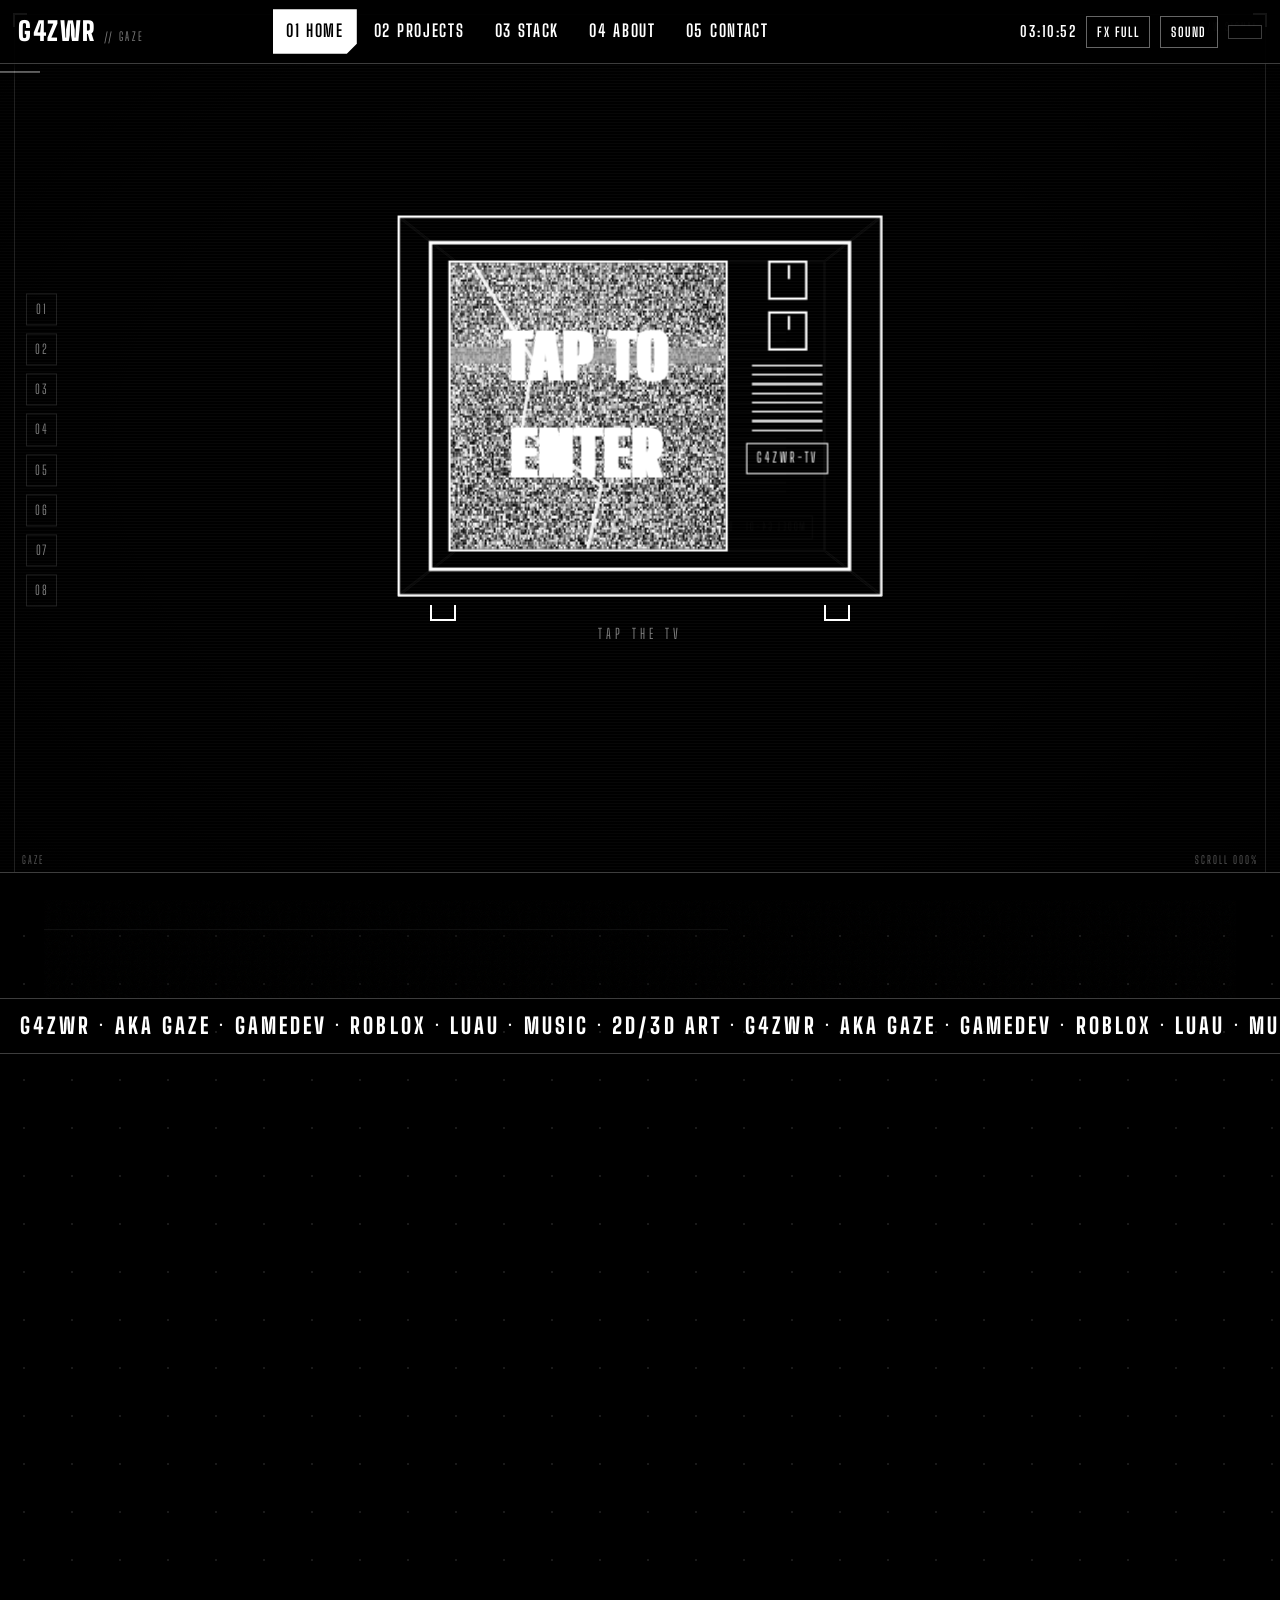
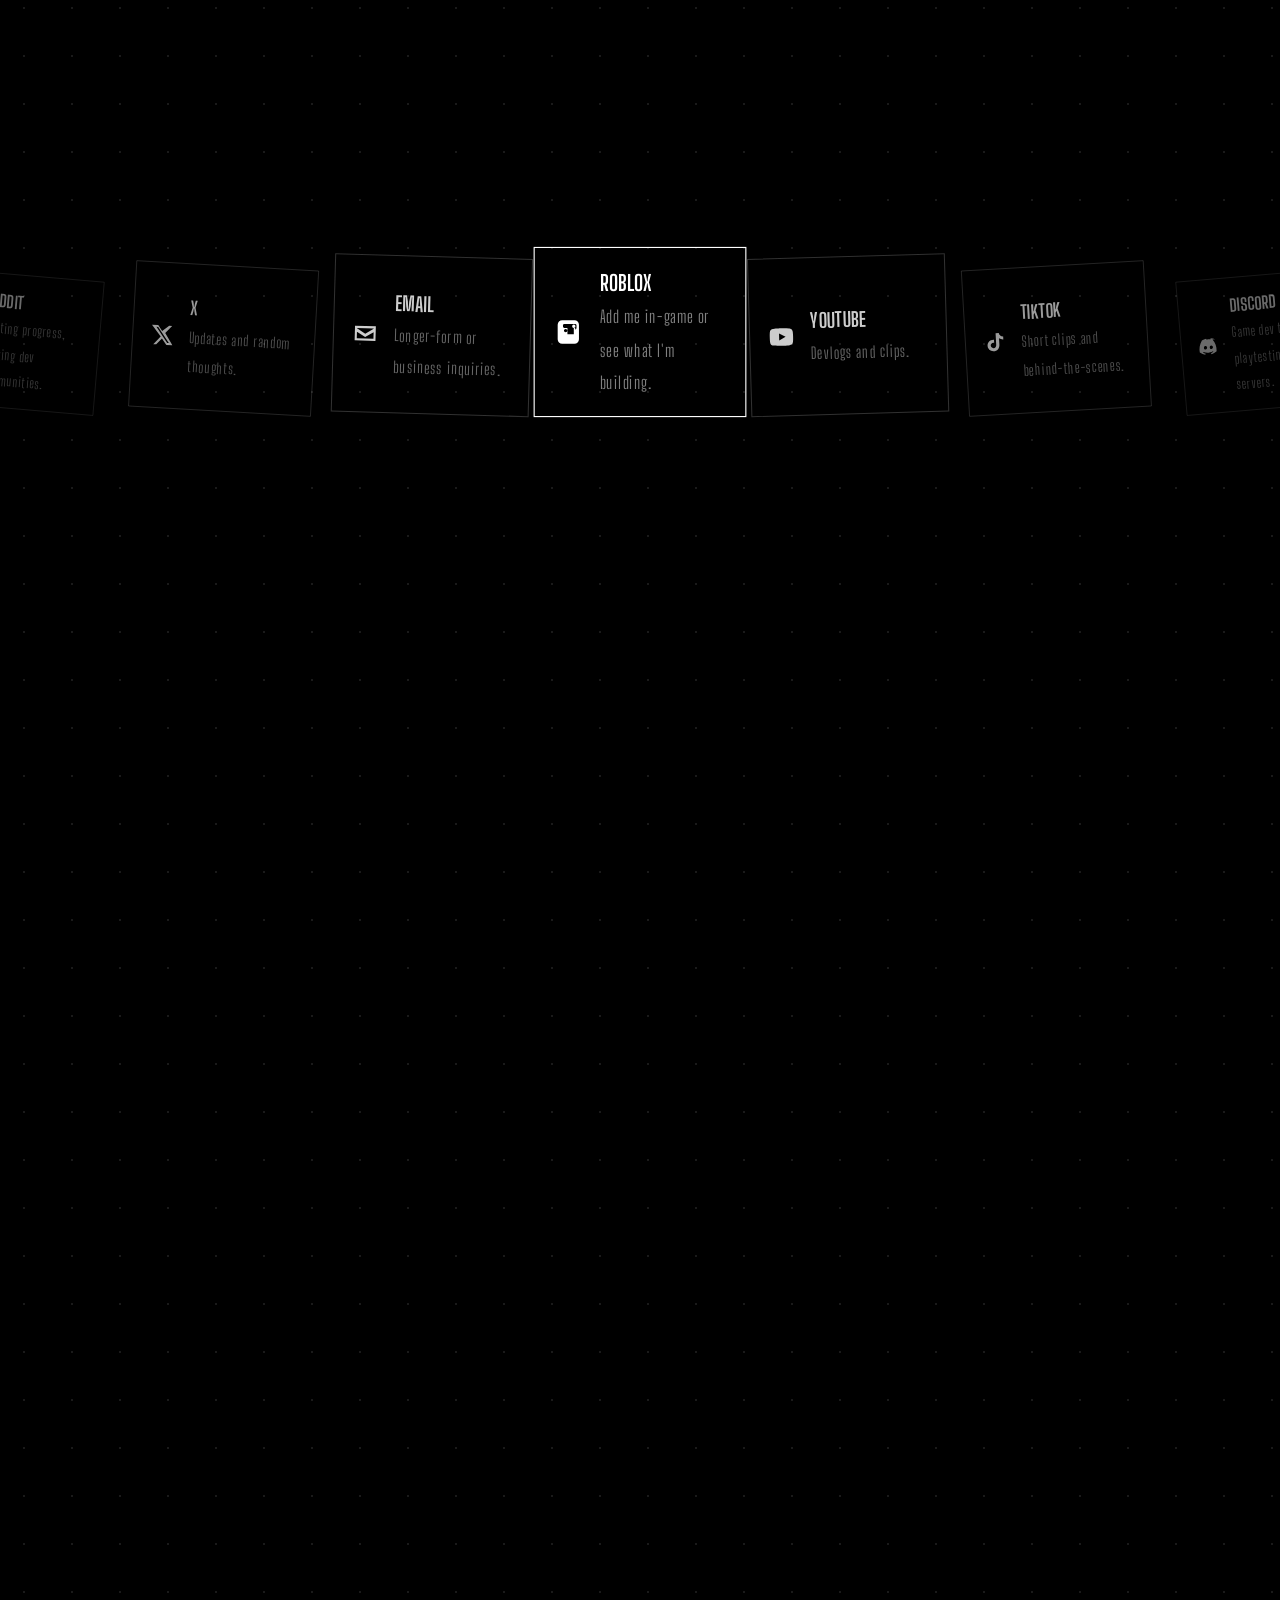
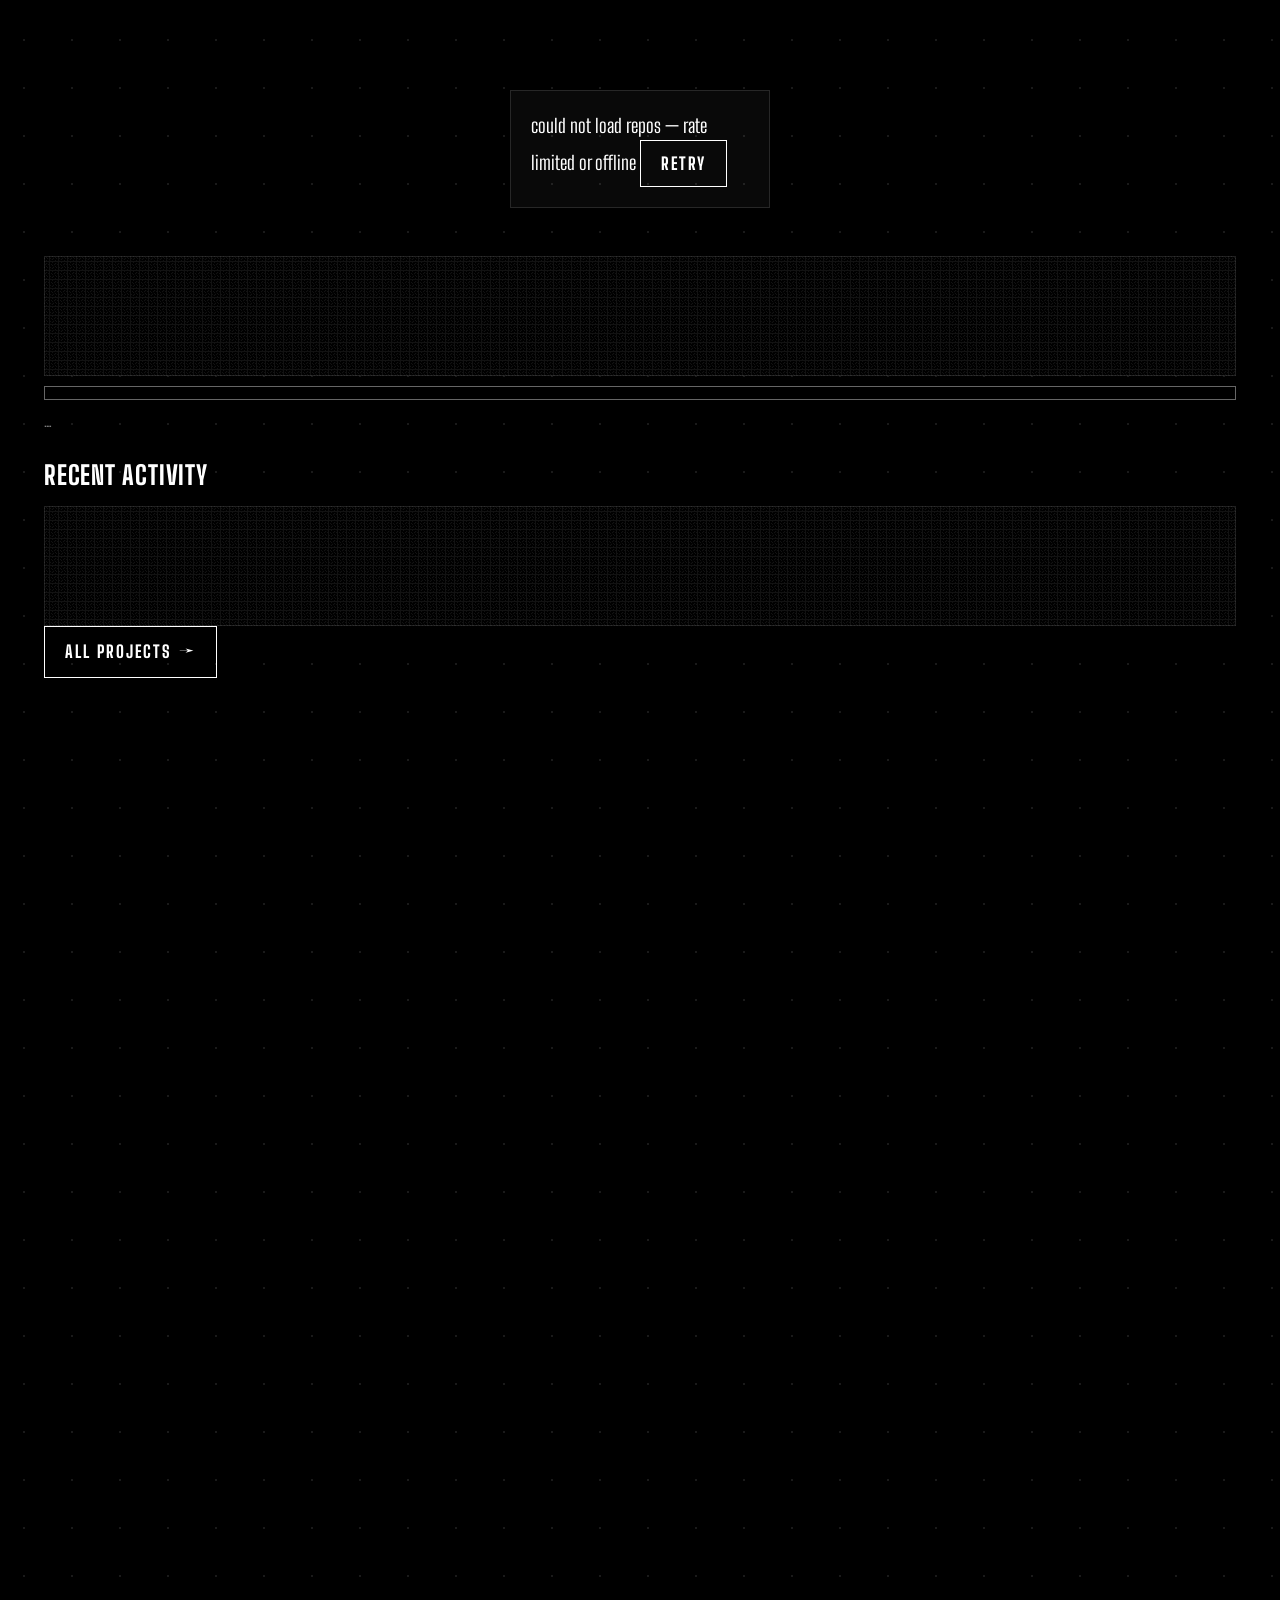
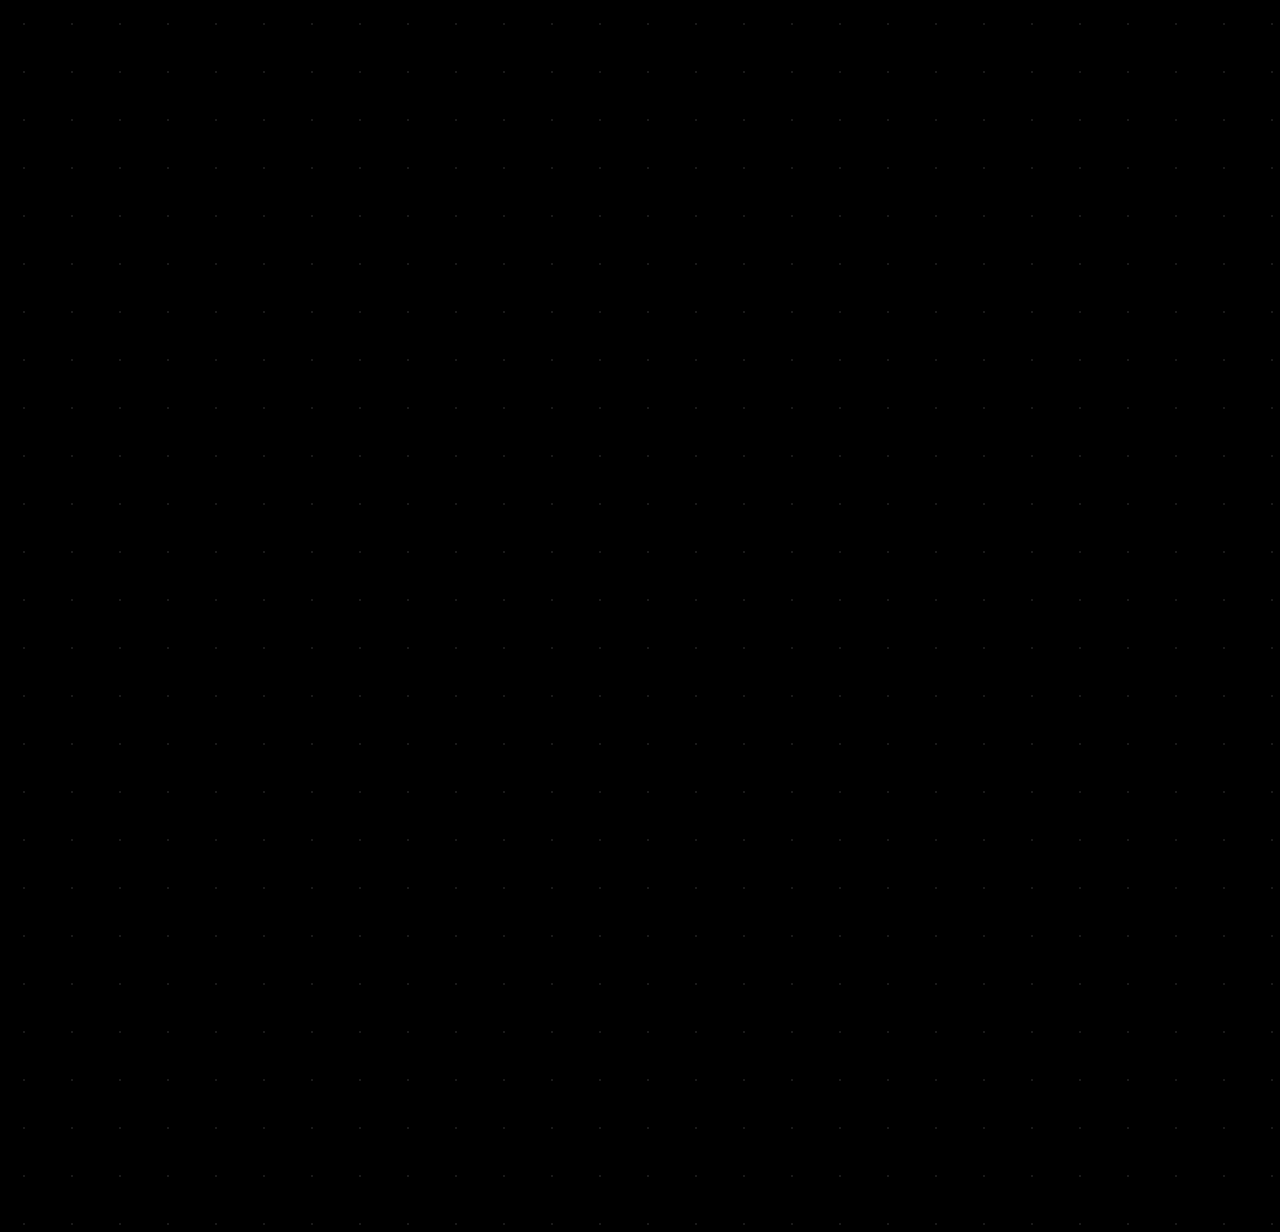
==== index.html @ 2f765b9e "Rebuild the site as a multi-page experience Bring in the newer local copy of the site: about/contact" ====
<!DOCTYPE html>
<html lang="en" data-fx="full">
<head>
<meta charset="utf-8">
<meta name="viewport" content="width=device-width,initial-scale=1">
<title>g4zwr · aka gaze — Gamedev (Roblox & Luau)</title>
<meta name="description" content="g4zwr aka gaze — Gamedev. Roblox systems in Luau, music, 2D/3D art. Projects, stack, about, contact.">
<link rel="canonical" href="/index.html">
<meta name="theme-color" content="#000">
<meta property="og:type" content="website">
<meta property="og:title" content="g4zwr · aka gaze — Gamedev">
<meta property="og:description" content="Roblox systems in Luau, music, 2D/3D art.">
<meta property="og:image" content="/assets/img/og-image.png">
<meta property="og:url" content="/index.html">
<meta name="twitter:card" content="summary_large_image">
<meta name="twitter:title" content="g4zwr · aka gaze — Gamedev">
<meta name="twitter:description" content="Roblox systems in Luau, music, 2D/3D art.">
<meta name="twitter:image" content="/assets/img/og-image.png">
<script type="application/ld+json">{"@context":"https://schema.org","@type":"Person","name":"g4zwr","alternateName":"gaze","jobTitle":"Gamedev","url":"/","sameAs":["https://www.roblox.com/users/10841765037","https://www.youtube.com/@g4zwr","https://www.tiktok.com/@g4zwr","https://discord.com/users/1296500534739734530","https://www.reddit.com/user/g4zwr","https://x.com/g4zwr_","mailto:g4zwr@duck.com"]}</script>
<script>try{if(sessionStorage.getItem("g4_trans"))document.documentElement.classList.add("g4-in");}catch(e){}</script>
<noscript><style>html.g4-in body::before{display:none!important}</style></noscript>
<link rel="icon" type="image/svg+xml" href="/assets/img/favicon.svg">
<link rel="preconnect" href="https://fonts.googleapis.com">
<link rel="preconnect" href="https://fonts.gstatic.com" crossorigin>
<link rel="preload" as="style" href="https://fonts.googleapis.com/css2?family=Big+Shoulders+Display:wght@700;800;900&family=Big+Shoulders+Text:wght@400;500;600&family=Space+Mono:wght@400;700&display=swap">
<link rel="stylesheet" href="https://fonts.googleapis.com/css2?family=Big+Shoulders+Display:wght@700;800;900&family=Big+Shoulders+Text:wght@400;500;600&family=Space+Mono:wght@400;700&display=swap">
<link rel="stylesheet" href="/assets/css/site.css">
</head>
<body data-page="home">
<a class="skip" href="#main">SKIP TO CONTENT</a>
<div id="ariaLive" class="sr" aria-live="polite"></div>
<div id="progress"></div>
<div id="crt" aria-hidden="true"></div>
<canvas id="sky" aria-hidden="true"></canvas>
<div id="frame" aria-hidden="true"><i></i><i></i><i></i><i></i></div>
<span class="fcoord" id="fTL">G4ZWR // HOME</span><span class="fcoord" id="fTR">B/W SIGNAL</span>
<span class="fcoord" id="fBL">GAZE</span><span class="fcoord" id="fBR">SCROLL 000%</span>

<header id="hud">
  <a class="logo" href="/" aria-label="g4zwr home"><b class="glitch" data-text="G4ZWR">G4ZWR</b><small>// GAZE</small></a>
  <nav id="mainnav" aria-label="Primary">
    <a href="/" aria-current="page">01 HOME</a><a href="/projects/">02 PROJECTS</a><a href="/stack/">03 STACK</a><a href="/about/">04 ABOUT</a><a href="/contact/">05 CONTACT</a>
  </nav>
  <div class="hstat">
    <span class="clock num" id="clock">00:00:00</span>
    <button class="hbtn" id="fxBtn" aria-label="Cycle FX mode">FX FULL</button>
    <button class="hbtn" id="sndBtn" aria-label="Play or pause sound">SOUND</button>
    <canvas id="vuMini" width="34" height="14" aria-hidden="true"></canvas>
    <button class="hbtn" id="hamb" aria-label="Open menu" aria-expanded="false">☰</button>
  </div>
</header>
<canvas id="specEdge" aria-hidden="true"></canvas>
<div id="mmenu" role="dialog" aria-label="Menu">
  <a class="big" href="/">01 HOME <small>boot gate + hub</small> →</a>
  <a class="big" href="/projects/">02 PROJECTS <small>all repos</small> →</a>
  <a class="big" href="/stack/">03 STACK <small>tools dossier</small> →</a>
  <a class="big" href="/about/">04 ABOUT <small>bio + log</small> →</a>
  <a class="big" href="/contact/">05 CONTACT <small>channels</small> →</a>
  <p class="meta" id="mLatest">LATEST: …</p>
  <p class="meta num" id="mTime">00:00:00</p>
</div>

<div id="pagewrap">
<main id="main">
<!-- GATE: first visit per session only (tv-gate.js). Real 3D: 6 CSS-3D faces. -->
<div id="gate" role="button" tabindex="0" aria-label="Tap to enter the g4zwr site">
  <div class="tvscene"><div class="tv" id="tvBox">
    <div class="face f-front"><div class="bezel">
      <div class="screen"><canvas id="tvstatic" width="160" height="120"></canvas>
        <div class="tear"></div><div class="vhold"></div><div class="scan"></div><div class="glass"></div>
        <svg style="position:absolute;inset:0;width:100%;height:100%" viewBox="0 0 100 100" preserveAspectRatio="none" aria-hidden="true"><polyline points="8,0 30,34 26,58 55,78 50,100" fill="none" stroke="#fff" stroke-width="1.2" opacity="0.9"/></svg>
        <div class="tvtxt glitch" data-text="TAP TO ENTER">TAP TO ENTER</div>
      </div>
      <div class="side"><div class="knob"></div><div class="knob"></div><div class="slits"></div><div class="plate">G4ZWR-TV</div></div>
    </div></div>
    <div class="face f-back"><div class="vent"></div><div class="plate" style="position:absolute;bottom:12px;left:12px">MODEL G4-01 · B/W</div></div>
    <div class="face f-right"></div><div class="face f-left"></div>
    <div class="face f-top"><div class="ant"></div><div class="ant ant2"></div></div>
    <div class="face f-bottom"></div>
  </div></div>
  <div class="feet" aria-hidden="true" style="position:relative;width:min(70vw,420px)"><i></i><i></i></div>
  <p id="gateCap">TAP THE TV</p>
  <div class="speedlines" aria-hidden="true"></div>
</div>

<div class="wrap">
<div class="hero grainy" id="hero">
  <canvas id="heroViz" aria-hidden="true"></canvas>
  <div class="heroL">
    <p class="lbl">01 · BOOT // HOME</p>
    <h1 id="heroTitle" class="glitch" data-text="G4ZWR">G4ZWR</h1>
    <div class="ghost tall" aria-hidden="true" style="font-size:clamp(90px,15vw,240px);font-weight:900">G4ZWR</div>
    <p class="aka tall">AKA GAZE</p>
    <p class="typeq"><span id="typeq"></span><span class="caret" aria-hidden="true"></span></p>
    <p class="tall" style="letter-spacing:.3em">GAMEDEV</p>
    <p><a class="btn solid" href="/projects/">VIEW PROJECTS →</a> <a class="btn" href="/contact/">CONTACT →</a> <button class="btn" id="heroSnd">▶/❚❚ SOUND</button></p>
  </div>
  <div class="heroR"><div class="idcard">
    <table>
      <tr><td>HANDLE</td><td class="tall">g4zwr</td></tr>
      <tr><td>ALIAS</td><td class="tall">gaze</td></tr>
      <tr><td>ROLE</td><td class="tall">Gamedev</td></tr>
      <tr><td>ENGINE</td><td class="tall">Roblox Studio</td></tr>
      <tr><td>LANGUAGES</td><td class="tall">Luau / Python / HTML5</td></tr>
      <tr><td>OS</td><td class="tall">Windows + Arch</td></tr>
      <tr><td>STATUS</td><td class="tall blink">● building</td></tr>
      <tr><td>LOCAL TIME</td><td class="tall num" id="idTime">--:--:--</td></tr>
      <tr><td>GITHUB</td><td class="tall" id="idGithub">…</td></tr>
    </table>
  </div></div>
  <span class="scrollcue" id="scrollcue">SCROLL ↓</span>
</div>
</div>

<div class="marq" aria-hidden="true"><span>G4ZWR · AKA GAZE · GAMEDEV · ROBLOX · LUAU · MUSIC · 2D/3D ART · G4ZWR · AKA GAZE · GAMEDEV · ROBLOX · LUAU · MUSIC · 2D/3D ART ·&nbsp;</span></div>

<div class="wrap">
<section class="blk grainy reveal" id="routes"><span class="sec-num" aria-hidden="true">01</span>
  <div class="sec-head"><span class="sec-idx">01 // ROUTES</span><h2>GO SOMEWHERE</h2></div>
  <div class="grid12">
    <a class="card" style="grid-column:span 3" href="/projects/"><p class="card-t">02 PROJECTS</p><p class="meta">every repo, searchable</p><p class="meta num" id="hintRepos">… REPOS</p><p class="tall">→</p></a>
    <a class="card" style="grid-column:span 3" href="/stack/"><p class="card-t">03 STACK</p><p class="meta">languages, tools, pipeline</p><p class="meta">11 ITEMS</p><p class="tall">→</p></a>
    <a class="card" style="grid-column:span 3" href="/about/"><p class="card-t">04 ABOUT</p><p class="meta">bio + github log</p><p class="meta">FAST FACTS</p><p class="tall">→</p></a>
    <a class="card" style="grid-column:span 3" href="/contact/"><p class="card-t">05 CONTACT</p><p class="meta">pick a channel</p><p class="meta">7 WAYS</p><p class="tall">→</p></a>
  </div>
</section>

<section class="blk reveal" id="contacts"><span class="sec-num" aria-hidden="true">02</span>
  <div class="sec-head"><span class="sec-idx">02 // CONTACT</span><h2>SIGNAL LINES</h2></div>
</section>
</div>
<div class="car" id="fanCar" style="--cw:190px" aria-label="Contact links carousel"></div>
<div class="wrap">

<section class="blk grainy reveal" id="hub"><span class="sec-num" aria-hidden="true">03</span>
  <div class="sec-head"><span class="sec-idx">03 // HUB</span><h2>ASCII SHOWCASE</h2></div>
  <div class="asciiWrap">
    <div class="panel" aria-label="Real-time 3D shapes rendered as ASCII. Drag to spin, click for next shape."><pre id="ascii" aria-hidden="true">LOADING…</pre></div>
    <div class="spec">
      <p class="lbl">SPEC PANEL</p>
      <p class="tall" id="specName" style="font-size:44px;font-weight:900">TORUS</p>
      <p class="meta num" id="specIdx">01 / 05</p>
      <p class="meta">EQ <code id="specEq">…</code></p>
      <p class="meta num">A/B <span id="specAB">…</span> · <span id="specFps">…</span></p>
      <p class="meta num" id="specVf">…</p>
      <p class="meta mono">RAMP “ .,-~:;=!*#$@”</p>
      <svg class="ring" viewBox="0 0 64 64" aria-hidden="true"><circle cx="32" cy="32" r="26" fill="none" stroke="rgba(255,255,255,.25)" stroke-width="4"/><circle id="specRingFg" cx="32" cy="32" r="26" fill="none" stroke="#fff" stroke-width="4" stroke-dasharray="163.3" stroke-dashoffset="0" transform="rotate(-90 32 32)"/></svg>
    </div>
  </div>
</section>

<section class="blk reveal" id="projects"><span class="sec-num" aria-hidden="true">04</span>
  <div class="sec-head"><span class="sec-idx">04 // PROJECTS</span><h2>	selected_WORK</h2></div>
</section>
</div>
<div class="car" id="projCar" style="--cw:260px" aria-label="Recent projects carousel"></div>
<div class="wrap">
  <div id="statRow" style="margin-top:18px"><div class="skel"></div></div>
  <div id="langBar" class="langbar" aria-label="Language distribution"></div>
  <p class="meta" id="langLegend">…</p>
  <h3 class="tall" style="margin-top:22px">RECENT ACTIVITY</h3>
  <div id="actFeed"><div class="skel"></div></div>
  <p><a class="btn" href="/projects/">ALL PROJECTS →</a></p>

<section class="blk grainy reveal" id="currently"><span class="sec-num" aria-hidden="true">05</span>
  <div class="sec-head"><span class="sec-idx">05 // CURRENTLY</span><h2>NOW BUILDING</h2></div>
  <div class="grid12">
    <div class="panel" style="grid-column:span 4"><p class="tall" style="font-size:60px">▣</p><h3>ROBLOX / LUAU</h3><p>Roblox dev building systems in Luau.</p><p><a class="chip" href="/stack/">STACK →</a></p></div>
    <div class="panel" style="grid-column:span 4"><p class="tall" style="font-size:60px">♪</p><h3>MUSIC / FL STUDIO</h3><p>Producing music on PC and mobile with FL Studio.</p><p><a class="chip" href="/stack/">STACK →</a></p></div>
    <div class="panel" style="grid-column:span 4"><p class="tall" style="font-size:60px">◈</p><h3>ART 2D &amp; 3D</h3><p>Drawing and animating in 2D and 3D.</p><p><a class="chip" href="/stack/">STACK →</a></p></div>
  </div>
</section>

<section class="blk reveal" id="bentoSec"><span class="sec-num" aria-hidden="true">06</span>
  <div class="sec-head"><span class="sec-idx">06 // STACK BENTO</span><h2>TOOLBOX</h2></div>
  <p><button class="chip on" data-bento="">ALL</button> <button class="chip" data-bento="LANG">LANG</button> <button class="chip" data-bento="TOOL">TOOL</button> <button class="chip" data-bento="ENV">ENV</button></p>
  <div class="projGrid" id="bento" style="margin-top:14px"></div>
  <p><a class="btn" href="/stack/">FULL DOSSIER →</a></p>
</section>

<section class="blk grainy reveal" id="ghstats"><span class="sec-num" aria-hidden="true">07</span>
  <div class="sec-head"><span class="sec-idx">07 // GITHUB STATS</span><h2>RECEIPTS</h2></div>
  <div class="statImgs">
    <img src="https://github-readme-stats-fast.vercel.app/api?username=g4zwr&theme=transparent&title_color=ffffff&text_color=ffffff&icon_color=ffffff&bg_color=00000000&hide_border=true" alt="GitHub stats for g4zwr">
    <img src="https://github-readme-stats-fast.vercel.app/api/top-langs/?username=g4zwr&layout=compact&theme=transparent&title_color=ffffff&text_color=ffffff&bg_color=00000000&hide_border=true" alt="Top languages for g4zwr">
    <img src="https://streak-stats.demolab.com?user=g4zwr&theme=transparent&background=00000000&stroke=ffffff&ring=ffffff&fire=ffffff&currStreakLabel=ffffff&sideLabels=ffffff&dates=ffffff" alt="Contribution streak for g4zwr">
    <img src="https://komarev.com/ghpvc/?username=g4zwr&color=white&style=flat-square&label=PROFILE+VIEWS" alt="Profile views badge">
  </div>
</section>

<section class="blk reveal" id="talk"><span class="sec-num" aria-hidden="true">08</span>
  <div class="sec-head"><span class="sec-idx">08 // LET'S TALK</span><h2>BIG CTA</h2></div>
  <p class="tall" style="font-size:clamp(50px,9vw,120px);font-weight:900;line-height:.9">LET'S<br>TALK →</p>
  <p><a class="btn solid" href="/contact/">CONTACT →</a> <button class="btn" data-copy>COPY EMAIL</button></p>
</section>
</div>
</main>

<nav id="railL" aria-label="Sections"></nav>

<div id="dock" role="region" aria-label="Now playing" style="display:none">
  <div class="dhead"><span>♪ TETO-LAIRAC · LOOP</span><span id="dTime" class="num">00:00 / 00:00</span></div>
  <canvas id="dockViz" width="340" height="64"></canvas>
  <div class="drow"><button id="dPlay" aria-label="Play or pause">▶</button><button id="dMute" aria-label="Mute">MUTE</button>
    <div id="seek" role="slider" aria-label="Seek" tabindex="0"><div id="seekFill"></div><span id="seekTip"></span></div></div>
  <div class="drow"><label class="meta" for="vol">VOL</label><input id="vol" type="range" min="0" max="1" step="0.01" value="0.8">
    <button id="dViz" aria-label="Cycle visualizer mode">VIZ: SCOPE</button></div>
  <button id="tapStart">▶ TAP TO START SOUND</button>
</div>
<div id="ticker"><span id="tickerIn">G4ZWR · </span></div>

<footer><div class="wrap">
  <div class="fcols">
    <div><p class="lbl">SITEMAP</p><p><a href="/">01 HOME</a><br><a href="/projects/">02 PROJECTS</a><br><a href="/stack/">03 STACK</a><br><a href="/about/">04 ABOUT</a><br><a href="/contact/">05 CONTACT</a></p></div>
    <div><p class="lbl">SOCIALS</p><p id="footSoc"><a href="https://www.roblox.com/users/10841765037" target="_blank" rel="noopener">ROBLOX</a><br><a href="https://www.youtube.com/@g4zwr" target="_blank" rel="noopener">YOUTUBE</a><br><a href="https://www.tiktok.com/@g4zwr" target="_blank" rel="noopener">TIKTOK</a><br><a href="https://discord.com/users/1296500534739734530" target="_blank" rel="noopener">DISCORD</a><br><a href="https://www.reddit.com/user/g4zwr" target="_blank" rel="noopener">REDDIT</a><br><a href="https://x.com/g4zwr_" target="_blank" rel="noopener">X</a><br><a href="mailto:g4zwr@duck.com">EMAIL</a></p></div>
    <div><p class="lbl">SYSTEM</p><p class="meta num">© <span class="yr">2026</span> g4zwr. All rights reserved.<br>FX <span id="footFx">FULL</span> · <span id="footPush">LAST PUSH …</span><br><a href="/" id="replayIntro">↻ REPLAY INTRO</a></p></div>
    <div><p class="lbl">TOP</p><p><button class="btn" onclick="scrollTo({top:0,behavior:'smooth'})">↑ TOP</button></p></div>
  </div>
  <div class="fine"><span>© <span class="yr">2026</span> g4zwr. All rights reserved.</span><span>Made with ❤</span></div>
</div></footer>
<button class="hbtn" id="toTop">↑ TOP</button>
</div><!-- /pagewrap -->

<canvas id="fxTrans" aria-hidden="true"></canvas>
<div id="transBoot" aria-hidden="true"><div class="bw tall">BOOT</div><div id="transBar"><div id="transBarFill"></div></div><div class="term"></div></div>
<div id="flash" aria-hidden="true"></div>
<audio id="bgm" src="/assets/audio/teto-lairac.mp3" loop preload="auto"></audio>

<script defer src="/assets/js/core.js"></script>
<script defer src="/assets/js/glitch.js"></script>
<script defer src="/assets/js/fx.js"></script>
<script defer src="/assets/js/github.js"></script>
<script defer src="/assets/js/audio.js"></script>
<script defer src="/assets/js/viz.js"></script>
<script defer src="/assets/js/sky.js"></script>
<script defer src="/assets/js/transition.js"></script>
<script defer src="/assets/js/tv-gate.js"></script>
<script defer src="/assets/js/ascii.js"></script>
<script defer src="/assets/js/carousel.js"></script>
<script defer src="/assets/js/nav.js"></script>
<script defer src="/assets/js/pages.js"></script>
<script defer src="/assets/js/boot.js"></script>
</body>
</html>
---- assets/css/site.css ----
/* G4ZWR site.css — strict black & white, square corners, tall type.
   Tokens / layout / components / glitch utilities / chrome (header, frame,
   rails, dock, ticker, footer) / tv gate / carousels / ascii / cards. */
:root{
  --bg:#000; --fg:#fff;
  --dim72:rgba(255,255,255,.72); --dim50:rgba(255,255,255,.5); --dim34:rgba(255,255,255,.34);
  --b12:rgba(255,255,255,.12); --b24:rgba(255,255,255,.24); --b40:rgba(255,255,255,.4);
  --pnl:rgba(255,255,255,.035); --pnl-h:rgba(255,255,255,.06); --pnl-a:rgba(255,255,255,.1);
  --head-h:64px; --tick-h:28px; --frame:14px;
  --font-d:"Big Shoulders Display","Arial Narrow",Impact,sans-serif;
  --font-t:"Big Shoulders Text","Arial Narrow",Arial,sans-serif;
  --font-m:"Space Mono",ui-monospace,Menlo,monospace;
  --maxw:1240px; --gut:24px;
}
*{box-sizing:border-box;border-radius:0!important}
html{background:#000;color-scheme:dark}
html,body{margin:0;padding:0}
body{
  background:var(--bg); color:var(--fg);
  font-family:var(--font-t); font-size:19px; line-height:1.55;
  overflow-x:hidden; min-height:100svh;
  background-image:radial-gradient(rgba(255,255,255,.10) 1px, transparent 1.4px);
  background-size:48px 48px;
}
/* pre-paint cover for IN transition (set by inline head script via html.g4-in) */
html.g4-in body::before{content:"";position:fixed;inset:0;background:#000;z-index:2000}
::selection{background:#fff;color:#000}
a{color:#fff}
:focus-visible{outline:2px solid #fff;outline-offset:2px}
.skip{position:fixed;left:12px;top:-60px;z-index:3000;background:#fff;color:#000;
  font-family:var(--font-d);font-weight:800;letter-spacing:.1em;padding:8px 14px;text-decoration:none}
.skip:focus{top:8px}
/* ---------- type ---------- */
h1,h2,h3,h4,.tall,nav,.btn,.lbl,.card-t,.tvtxt,.marq{
  font-family:var(--font-d);text-transform:uppercase;font-stretch:condensed}
h1{font-size:clamp(56px,9vw,130px);line-height:.92;margin:0;font-weight:900;letter-spacing:.01em}
h2{font-size:clamp(36px,6vw,72px);line-height:.95;margin:0 0 18px;font-weight:800}
h3{font-size:26px;margin:0 0 10px;font-weight:800;letter-spacing:.03em}
p{margin:0 0 14px;color:var(--dim72);font-size:19px}
.lbl{font-size:15px;letter-spacing:.12em;color:var(--dim50);font-weight:700}
.num{font-variant-numeric:tabular-nums}
code,pre,.mono{font-family:var(--font-m)!important;text-transform:none}
/* ---------- layout ---------- */
.wrap{max-width:var(--maxw);margin:0 auto;padding:0 var(--gut)}
main{display:block;padding:calc(var(--head-h) + 34px) 0 60px;position:relative;z-index:2}
main:focus{outline:none}
.grid12{display:grid;grid-template-columns:repeat(12,1fr);gap:var(--gut)}
section.blk{position:relative;padding:56px 0;content-visibility:auto;contain-intrinsic-size:auto 600px}
.sec-head{display:flex;align-items:baseline;gap:16px;margin-bottom:22px}
.sec-idx{font-family:var(--font-d);font-weight:800;letter-spacing:.12em;font-size:16px;
  border:1px solid var(--b40);padding:4px 10px;white-space:nowrap}
.sec-num{position:absolute;right:0;top:6px;font-family:var(--font-d);font-weight:900;
  font-size:clamp(90px,14vw,190px);line-height:1;color:transparent;
  -webkit-text-stroke:1px rgba(255,255,255,.10);opacity:1;pointer-events:none;user-select:none}
/* film grain overlay on big areas */
.grainy{position:relative}
.grainy::after{content:"";position:absolute;inset:0;pointer-events:none;opacity:.05;
  background-image:url("data:image/svg+xml,%3Csvg xmlns='http://www.w3.org/2000/svg' width='120' height='120'%3E%3Cfilter id='n'%3E%3CfeTurbulence baseFrequency='0.9'/%3E%3C/filter%3E%3Crect width='120' height='120' filter='url(%23n)' opacity='0.9'/%3E%3C/svg%3E")}
/* ---------- header ---------- */
#progress{position:fixed;top:0;left:0;height:2px;background:#fff;width:0;z-index:1200}
header#hud{position:fixed;top:0;left:0;right:0;height:var(--head-h);z-index:1000;
  background:rgba(0,0,0,.92);border-bottom:1px solid var(--b24);
  display:flex;align-items:center;gap:18px;padding:0 18px}
.logo{display:flex;align-items:baseline;gap:8px;text-decoration:none;color:#fff}
.logo b{font-family:var(--font-d);font-weight:900;font-size:26px;letter-spacing:.06em}
.logo small{font-family:var(--font-d);font-size:12px;letter-spacing:.2em;color:var(--dim50)}
nav#mainnav{display:flex;gap:4px;margin:0 auto}
nav#mainnav a{font-family:var(--font-d);font-weight:700;font-size:17px;letter-spacing:.1em;
  color:#fff;text-decoration:none;padding:8px 12px;border:1px solid transparent;position:relative}
nav#mainnav a:hover{border-color:var(--b40)}
nav#mainnav a[aria-current="page"]{background:#fff;color:#000;clip-path:polygon(0 0,100% 0,100% calc(100% - 10px),calc(100% - 10px) 100%,0 100%)}
.hstat{display:flex;align-items:center;gap:10px;margin-left:auto}
.clock{font-family:var(--font-d);font-weight:700;letter-spacing:.1em;font-size:15px;font-variant-numeric:tabular-nums}
.hbtn{font-family:var(--font-d);font-weight:700;font-size:13px;letter-spacing:.12em;
  background:transparent;color:#fff;border:1px solid var(--b40);padding:7px 10px;cursor:pointer}
.hbtn:hover{background:#fff;color:#000}
.hbtn[aria-pressed="true"]{background:#fff;color:#000}
#vuMini{width:34px;height:14px;border:1px solid var(--b24);display:inline-block}
/* spectrum edge hanging from header */
#specEdge{position:fixed;top:var(--head-h);left:0;right:0;height:16px;z-index:999;pointer-events:none;
  -webkit-mask-image:linear-gradient(#000,transparent);mask-image:linear-gradient(#000,transparent);opacity:.8}
#hamb{display:none}
/* ---------- frame ---------- */
#frame{position:fixed;inset:var(--frame);border:1px solid var(--b12);z-index:900;pointer-events:none}
#frame i{position:absolute;width:14px;height:14px;border:2px solid #fff}
#frame i:nth-child(1){top:-2px;left:-2px;border-right:0;border-bottom:0}
#frame i:nth-child(2){top:-2px;right:-2px;border-left:0;border-bottom:0}
#frame i:nth-child(3){bottom:-2px;left:-2px;border-right:0;border-top:0}
#frame i:nth-child(4){bottom:-2px;right:-2px;border-left:0;border-top:0}
.fcoord{position:fixed;z-index:901;font-family:var(--font-d);font-size:11px;letter-spacing:.18em;
  color:var(--dim34);pointer-events:none;font-variant-numeric:tabular-nums}
#fTL{top:18px;left:22px}#fTR{top:18px;right:22px}#fBL{bottom:32px;left:22px}#fBR{bottom:32px;right:22px}
/* ---------- rails ---------- */
#railL{position:fixed;top:50%;transform:translateY(-50%);z-index:900;display:flex;flex-direction:column;gap:8px;left:26px}
#railL a{font-family:var(--font-d);font-size:13px;letter-spacing:.12em;color:var(--dim50);
  text-decoration:none;border:1px solid var(--b12);padding:5px 8px;text-align:center}
#railL a.on{background:#fff;color:#000}
@media(max-width:1100px){#railL{display:none}}
/* ---------- CRT overlay ---------- */
#crt{position:fixed;inset:0;z-index:800;pointer-events:none;opacity:.55;
  background:repeating-linear-gradient(0deg,rgba(255,255,255,.05) 0 1px,transparent 1px 3px);}
#crt::after{content:"";position:absolute;inset:0;
  background:radial-gradient(ellipse at center,transparent 55%,rgba(0,0,0,.55) 100%)}
html[data-fx="lite"] #crt,html[data-fx="off"] #crt{display:none}
/* ---------- sky / transition canvases ---------- */
#sky{position:fixed;inset:0;z-index:0;width:100%;height:100%}
#fxTrans{position:fixed;inset:0;z-index:1500;display:none}
#flash{position:fixed;inset:0;background:#fff;opacity:0;z-index:1600;pointer-events:none}
/* ---------- dock ---------- */
#dock{position:fixed;left:26px;bottom:calc(var(--tick-h) + 12px);width:340px;z-index:1000;
  background:rgba(0,0,0,.92);border:1px solid var(--b40)}
#dock .dhead{font-family:var(--font-d);font-weight:800;font-size:14px;letter-spacing:.12em;
  padding:8px 12px;border-bottom:1px solid var(--b24);display:flex;justify-content:space-between}
#dock canvas{width:100%;height:64px;display:block;background:#000}
#dock .drow{display:flex;align-items:center;gap:8px;padding:8px 12px}
#dock button{background:transparent;border:1px solid var(--b40);color:#fff;cursor:pointer;
  font-family:var(--font-d);font-weight:700;font-size:13px;padding:5px 9px;letter-spacing:.08em}
#dock button:hover{background:#fff;color:#000}
#seek{flex:1;height:8px;border:1px solid var(--b40);position:relative;cursor:pointer;background:#000}
#seekFill{position:absolute;left:0;top:0;bottom:0;background:#fff;width:0}
#seekTip{position:absolute;bottom:12px;transform:translateX(-50%);background:#fff;color:#000;
  font-family:var(--font-d);font-size:12px;padding:1px 6px;display:none;white-space:nowrap}
#seek:hover #seekTip{display:block}
#vol{width:70px;accent-color:#fff}
#tapStart{display:none;margin:8px 12px 12px;width:calc(100% - 24px);padding:10px;
  border:1px solid #fff;background:transparent;color:#fff;cursor:pointer;
  font-family:var(--font-d);font-weight:800;letter-spacing:.14em;animation:pulse 1s steps(2) infinite}
@keyframes pulse{50%{background:#fff;color:#000}}
@media(max-width:640px){#dock{width:auto;right:12px;left:12px}}
/* ---------- ticker ---------- */
#ticker{position:fixed;left:0;right:0;bottom:0;height:var(--tick-h);z-index:1000;
  background:#000;border-top:1px solid var(--b24);overflow:hidden;white-space:nowrap;
  font-family:var(--font-d);font-size:14px;letter-spacing:.12em}
#tickerIn{display:inline-block;padding-left:100%;animation:tick 30s linear infinite}
@keyframes tick{to{transform:translateX(-100%)}}
/* ---------- footer ---------- */
footer{border-top:1px solid var(--b24);position:relative;z-index:2;background:#000;padding:40px 0 70px}
.fcols{display:grid;grid-template-columns:repeat(4,1fr);gap:var(--gut)}
@media(max-width:800px){.fcols{grid-template-columns:1fr 1fr}}
.fcols a{color:var(--dim72);text-decoration:none;font-size:16px}
.fcols a:hover{color:#fff}
.fine{margin-top:26px;color:var(--dim34);font-size:15px;display:flex;gap:18px;flex-wrap:wrap}
/* ---------- buttons / cards / chips ---------- */
.btn{display:inline-block;font-weight:800;letter-spacing:.12em;font-size:17px;text-decoration:none;
  border:1px solid #fff;padding:12px 20px;background:transparent;color:#fff;cursor:pointer}
.btn:hover{background:#fff;color:#000}
.btn.solid{background:#fff;color:#000}
.panel{background:var(--pnl);border:1px solid var(--b12);padding:20px}
.panel:hover{background:var(--pnl-h)}
.chip{font-family:var(--font-d);font-weight:700;font-size:13px;letter-spacing:.1em;
  border:1px solid var(--b24);padding:4px 10px;color:var(--dim72);background:transparent;cursor:pointer;text-decoration:none;display:inline-block}
.chip.on{background:#fff;color:#000;border-color:#fff}
.card{background:var(--pnl);border:1px solid var(--b24);padding:18px;position:relative}
.card:hover{background:var(--pnl-h);border-color:var(--b40)}
.card-t{font-size:24px;font-weight:800;letter-spacing:.02em;margin:0 0 8px}
.meta{font-size:15px;color:var(--dim50);letter-spacing:.06em;font-family:var(--font-d)}
/* marquee separator bands */
.marq{border-top:1px solid var(--b24);border-bottom:1px solid var(--b24);overflow:hidden;
  white-space:nowrap;padding:10px 0;font-size:22px;font-weight:800;letter-spacing:.14em}
.marq>span{display:inline-block;padding-left:20px;animation:tick 22s linear infinite}
.marq.rev>span{animation-direction:reverse}
/* skeletons: animated static-noise tiles, never blank */
.skel{position:relative;overflow:hidden;border:1px solid var(--b12);min-height:120px;
  background:#000 repeating-conic-gradient(rgba(255,255,255,.07) 0 .0001turn, transparent .0002turn .0004turn);
  background-size:9px 9px;animation:sk 0.5s steps(3) infinite}
@keyframes sk{33%{filter:invert(1)}66%{filter:none;transform:translateX(2px)}}
/* ---------- glitch toolkit ---------- */
.glitch{position:relative;display:inline-block}
.glitch::before,.glitch::after{content:attr(data-text);position:absolute;left:0;top:0;width:100%;
  overflow:hidden;mix-blend-mode:difference;pointer-events:none;opacity:0}
.glitch.go::before{opacity:1;color:#fff;background:#000;animation:gl1 .22s steps(2) 2}
.glitch.go::after{opacity:1;color:#000;background:#fff;animation:gl2 .22s steps(2) 2}
@keyframes gl1{0%{clip-path:inset(10% 0 60% 0);transform:translate(-8px,2px)}
  50%{clip-path:inset(55% 0 12% 0);transform:translate(10px,-2px)}100%{clip-path:inset(30% 0 40% 0);transform:none}}
@keyframes gl2{0%{clip-path:inset(60% 0 8% 0);transform:translate(8px,-2px)}
  50%{clip-path:inset(8% 0 70% 0);transform:translate(-10px,2px)}100%{clip-path:inset(40% 0 30% 0);transform:none}}
.inv{filter:invert(1)}
/* ---------- reveal ---------- */
.reveal{opacity:0;transform:translateY(26px);filter:blur(6px);transition:opacity .6s,transform .6s,filter .6s}
.reveal.in{opacity:1;transform:none;filter:none}
/* ---------- carousels ---------- */
.car{overflow-x:auto;scroll-snap-type:x mandatory;display:flex;gap:18px;padding:30px max(calc(50% - 130px),24px);
  scrollbar-width:none;outline-offset:4px}
.car::-webkit-scrollbar{display:none}
.car .cc{scroll-snap-align:center;flex:0 0 auto;width:var(--cw,260px);
  transform:rotate(calc(var(--s,0)* -5deg)) translateY(calc(var(--t,1)*10px)) scale(calc(1.12 - var(--t,1)*.24));
  opacity:calc(1 - var(--t,1)*.6);transition:transform .25s,opacity .25s}
.car .cc.active{border-color:#fff}
/* ---------- hero ---------- */
.hero{min-height:100svh;display:grid;grid-template-columns:repeat(12,1fr);gap:var(--gut);align-items:center;position:relative}
.heroL{grid-column:1/9}.heroR{grid-column:9/13}
@media(max-width:900px){.heroL,.heroR{grid-column:1/-1}}
.giant{font-size:clamp(90px,15vw,240px);font-weight:900;line-height:.88;letter-spacing:.01em}
.ghost{-webkit-text-stroke:1px rgba(255,255,255,.35);color:transparent;position:absolute;pointer-events:none}
.aka{letter-spacing:.6em;font-size:20px;font-weight:700}
.typeq{font-size:22px;min-height:2.2em}
.caret{display:inline-block;width:.6em;height:1.1em;background:#fff;vertical-align:-2px;animation:blink 1s steps(1) infinite}
@keyframes blink{50%{opacity:0}}
.idcard{border:1px solid var(--b40);background:rgba(0,0,0,.75);font-size:16px}
.idcard table{width:100%;border-collapse:collapse}
.idcard td{border-bottom:1px solid var(--b12);padding:7px 12px;vertical-align:top}
.idcard td:first-child{font-family:var(--font-d);letter-spacing:.12em;font-size:13px;color:var(--dim50);width:38%}
.blink{animation:blink 1.2s steps(1) infinite}
#heroViz{position:absolute;left:0;right:0;bottom:0;height:38vh;opacity:.3;pointer-events:none;
  -webkit-mask-image:linear-gradient(transparent,#000);mask-image:linear-gradient(transparent,#000)}
.scrollcue{position:absolute;bottom:calc(38vh + 10px);left:50%;transform:translateX(-50%);
  font-family:var(--font-d);letter-spacing:.3em;font-size:13px;color:var(--dim50)}
/* ---------- TV gate: REAL 3D box (6 faces) ---------- */
#gate{position:fixed;inset:0;z-index:1800;background:#000;display:flex;flex-direction:column;
  align-items:center;justify-content:center;gap:18px;cursor:pointer;overflow:hidden}
#gate[hidden]{display:none}
.tvscene{perspective:1100px;width:min(70vw,420px);height:min(56vw,330px)}
.tv{position:relative;width:100%;height:100%;transform-style:preserve-3d;will-change:transform;
  animation:floaty 6s ease-in-out infinite}
@keyframes floaty{50%{transform:translateY(-10px) rotateY(4deg)}}
.tv .face{position:absolute;background:rgba(0,0,0,.96);border:2px solid #fff}
.f-front{inset:0;transform:translateZ(calc(min(70vw,420px)*0.35))}
.f-back{inset:0;transform:rotateY(180deg) translateZ(calc(min(70vw,420px)*0.35))}
.f-right{top:0;bottom:0;width:calc(min(70vw,420px)*0.7);right:calc(min(70vw,420px)*-0.35);transform:rotateY(90deg)}
.f-left{top:0;bottom:0;width:calc(min(70vw,420px)*0.7);left:calc(min(70vw,420px)*-0.35);transform:rotateY(-90deg)}
.f-top{left:0;right:0;height:calc(min(70vw,420px)*0.7);top:calc(min(70vw,420px)*-0.35);transform:rotateX(90deg)}
.f-bottom{left:0;right:0;height:calc(min(70vw,420px)*0.7);bottom:calc(min(70vw,420px)*-0.35);transform:rotateX(-90deg)}
.bezel{position:absolute;inset:6%;border:3px solid #fff;display:flex}
.screen{position:relative;width:70%;margin:4%;border:2px solid #fff;border-radius:12px;overflow:hidden;background:#000}
.screen canvas{width:100%;height:100%;display:block;image-rendering:pixelated}
.screen .scan{position:absolute;inset:0;background:repeating-linear-gradient(0deg,rgba(255,255,255,.12) 0 1px,transparent 1px 3px);pointer-events:none}
.screen .glass{position:absolute;inset:0;background:radial-gradient(ellipse at 30% 20%,rgba(255,255,255,.14),transparent 55%);pointer-events:none}
.screen .tear{position:absolute;left:0;right:0;height:14px;background:rgba(255,255,255,.35);mix-blend-mode:difference}
.screen .vhold{position:absolute;left:0;right:0;height:34px;background:rgba(255,255,255,.18)}
.tvtxt{position:absolute;inset:0;display:flex;align-items:center;justify-content:center;text-align:center;
  font-weight:900;font-size:clamp(28px,6vw,54px);letter-spacing:.04em;text-shadow:2px 0 #fff,-2px 0 #fff}
.side{width:22%;margin:4% 4% 4% 0;display:flex;flex-direction:column;align-items:center;gap:10px}
.knob{width:34px;height:34px;border:2px solid #fff;border-radius:50%;position:relative}
.knob::after{content:"";position:absolute;left:50%;top:2px;width:2px;height:12px;background:#fff}
.slits{width:80%;height:60px;background:repeating-linear-gradient(0deg,#fff 0 2px,transparent 2px 8px);opacity:.8}
.plate{font-family:var(--font-d);font-size:12px;letter-spacing:.2em;border:1px solid #fff;padding:3px 8px}
.ant{position:absolute;top:-70px;left:50%;width:2px;height:80px;background:#fff;transform-origin:bottom;transform:rotate(-24deg)}
.ant2{transform:rotate(30deg) skewX(-18deg);height:52px;top:-44px}/* snapped + bent */
.vent{position:absolute;inset:20% 10%;background:repeating-linear-gradient(0deg,#fff 0 2px,transparent 2px 10px);opacity:.5}
.feet{position:absolute;bottom:-16px;width:100%;display:flex;justify-content:space-between}
.feet i{width:26px;height:16px;border:2px solid #fff;border-top:0}
#gateCap{font-family:var(--font-d);letter-spacing:.3em;font-size:14px;color:var(--dim50)}
.speedlines{position:absolute;inset:-20%;background:repeating-conic-gradient(from 0deg at 50% 50%,#fff 0 .15deg,transparent .15deg 6deg);
  opacity:0;pointer-events:none;-webkit-mask-image:radial-gradient(transparent 30%,#000 75%);mask-image:radial-gradient(transparent 30%,#000 75%)}
/* ---------- ascii / spec ---------- */
.asciiWrap{display:grid;grid-template-columns:7fr 5fr;gap:var(--gut)}
@media(max-width:900px){.asciiWrap{grid-template-columns:1fr}}
pre#ascii{font-family:var(--font-m);font-size:11px;line-height:1.15;background:#000;
  border:1px solid var(--b40);padding:14px;overflow:hidden;margin:0;user-select:none;
  height:clamp(300px,44vh,440px)} /* explicit height: ascii.js measures this box
    and fits the projection to it, so the shape fills the panel */
.spec{border:1px solid var(--b40);padding:18px;background:rgba(0,0,0,.7)}
.ring{width:64px;height:64px}
/* ---------- projects ---------- */
.toolbar{display:flex;gap:10px;flex-wrap:wrap;align-items:center;margin:18px 0}
.toolbar input[type=search]{background:#000;border:1px solid var(--b40);color:#fff;padding:10px 12px;
  font-family:var(--font-d);letter-spacing:.08em;font-size:15px;min-width:220px}
.projGrid{display:grid;grid-template-columns:repeat(auto-fill,minmax(300px,1fr));gap:18px}
.projGrid.list{grid-template-columns:1fr}
.readmeClip{max-height:170px;overflow:hidden;position:relative}
.readmeClip::after{content:"";position:absolute;left:0;right:0;bottom:0;height:60px;background:linear-gradient(transparent,#000)}
.langbar{display:flex;height:14px;border:1px solid var(--b40);overflow:hidden;margin:10px 0}
.langbar i{display:block;height:100%;background:#fff}
.dot{display:inline-block;width:9px;height:9px;background:#fff;margin-right:6px}
/* ---------- stack pipeline ---------- */
.pipe{display:flex;gap:0;overflow-x:auto;border:1px solid var(--b40)}
.pipe .step{flex:1 0 150px;padding:16px;border-right:1px solid var(--b12);position:relative;min-width:150px}
.pipe .step:hover{background:#fff;color:#000}
.pipe .step:hover *{color:#000!important}
.pipe .step:not(:last-child)::after{content:"→";position:absolute;right:-9px;top:40%;background:#000;
  border:1px solid #fff;padding:0 4px;font-family:var(--font-d);z-index:2}
/* ---------- readme ---------- */
.readme{border:1px solid var(--b24);padding:24px;background:rgba(0,0,0,.6);font-size:18px}
.readme img{max-width:100%;filter:grayscale(1) contrast(1.1)}
.readme pre{background:#0a0a0a;border:1px solid var(--b24);padding:14px;overflow:auto}
.readme code{font-size:15px}
.readme table{border-collapse:collapse;width:100%}
.readme th,.readme td{border:1px solid var(--b24);padding:6px 10px}
/* ---------- mobile menu ---------- */
#mmenu{position:fixed;inset:0;background:#000;z-index:1400;display:none;flex-direction:column;padding:90px 30px 30px;gap:6px}
#mmenu.open{display:flex}
#mmenu a.big{font-family:var(--font-d);font-weight:900;font-size:44px;text-decoration:none;
  border-bottom:1px solid var(--b12);padding:8px 0;display:flex;justify-content:space-between}
#mmenu a.big small{font-size:15px;color:var(--dim50);letter-spacing:.1em}
/* ---------- misc ---------- */
.sr{position:absolute;width:1px;height:1px;overflow:hidden;clip:rect(0 0 0 0)}
#toTop{position:fixed;right:26px;bottom:calc(var(--tick-h) + 12px);z-index:1000;display:none}
.contactRow{display:flex;gap:16px;align-items:center;border:1px solid var(--b24);padding:16px 18px;
  text-decoration:none;transition:transform .15s}
.contactRow:hover{transform:translateX(4px);background:var(--pnl-h);border-color:#fff}
.contactRow svg{width:24px;height:24px;fill:currentColor;flex:0 0 24px}
.statImgs{display:grid;grid-template-columns:repeat(auto-fit,minmax(280px,1fr));gap:18px}
.statImgs img{width:100%;filter:grayscale(1) contrast(1.15);background:#000;border:1px solid var(--b12)}
#transBoot{position:fixed;inset:0;z-index:1501;display:none;align-items:center;justify-content:center;
  flex-direction:column;gap:12px;pointer-events:none}
#transBoot .bw{font-family:var(--font-d);font-weight:900;font-size:clamp(60px,14vw,180px);line-height:1}
#transBoot .term{font-family:var(--font-m);font-size:14px;color:#fff;text-align:left;min-width:min(520px,86vw)}
#transBar{height:10px;border:1px solid #fff;width:min(520px,86vw)}
#transBarFill{height:100%;background:#fff;width:0}
@media(max-width:760px){nav#mainnav{display:none}#hamb{display:inline-block}.fcoord{display:none}}
@media(prefers-reduced-motion:reduce){
  *,*::before,*::after{animation-duration:.01ms!important;transition-duration:.01ms!important}
  .reveal{opacity:1;transform:none;filter:none}
}
html[data-fx="off"] .reveal{opacity:1;transform:none;filter:none}
html[data-fx="off"] #tickerIn{animation:none}
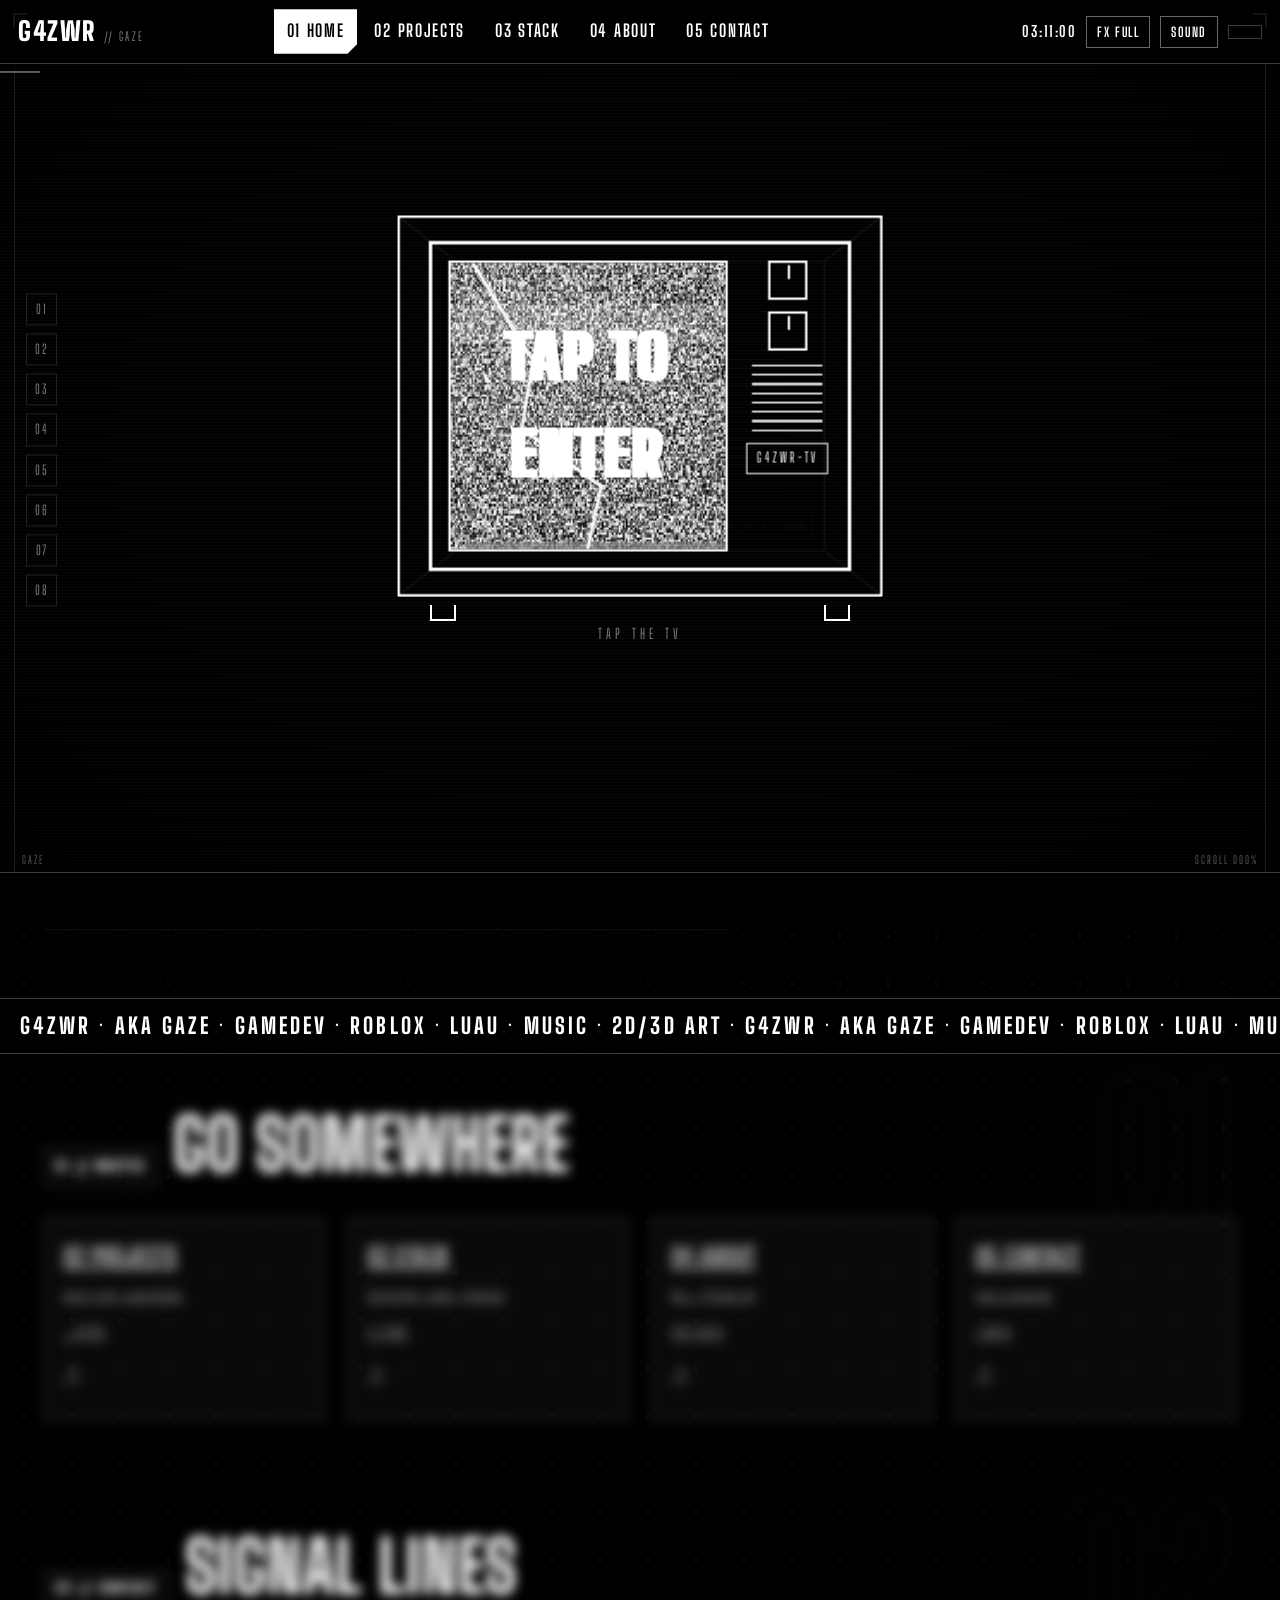
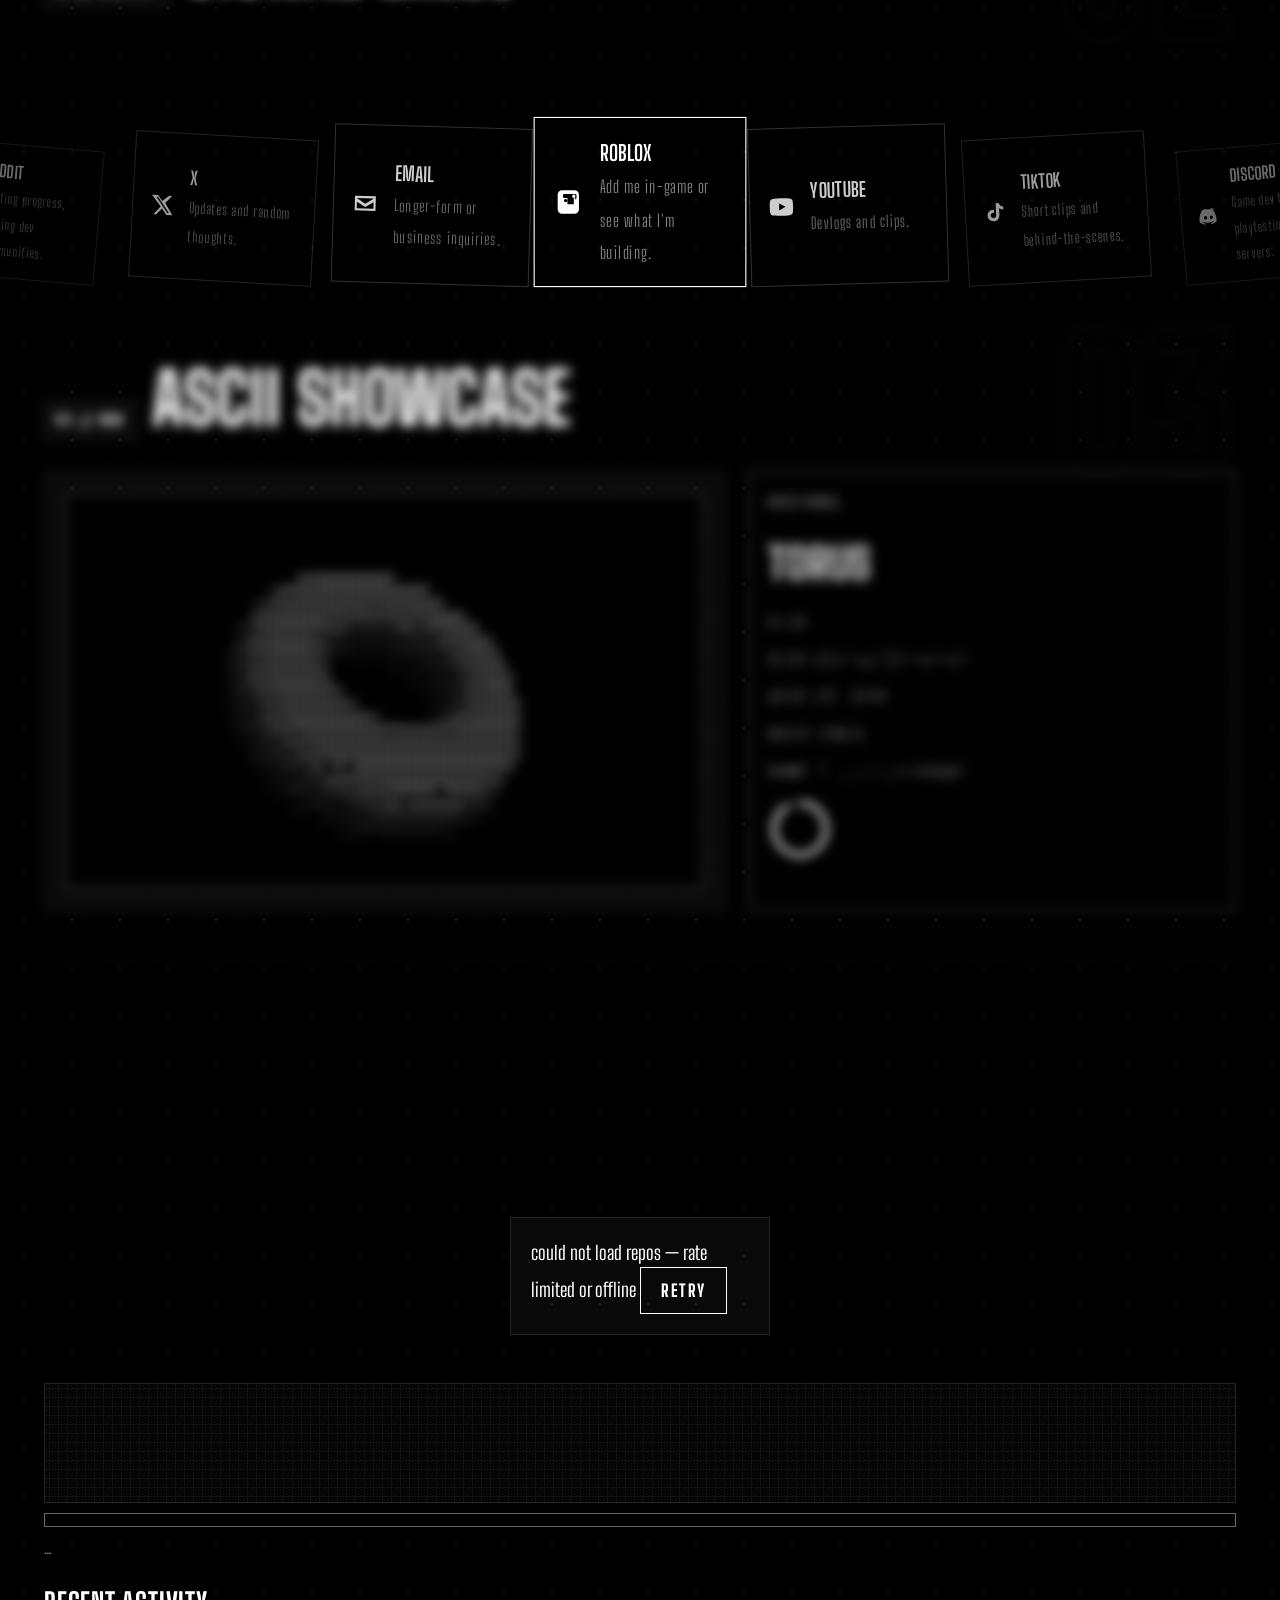
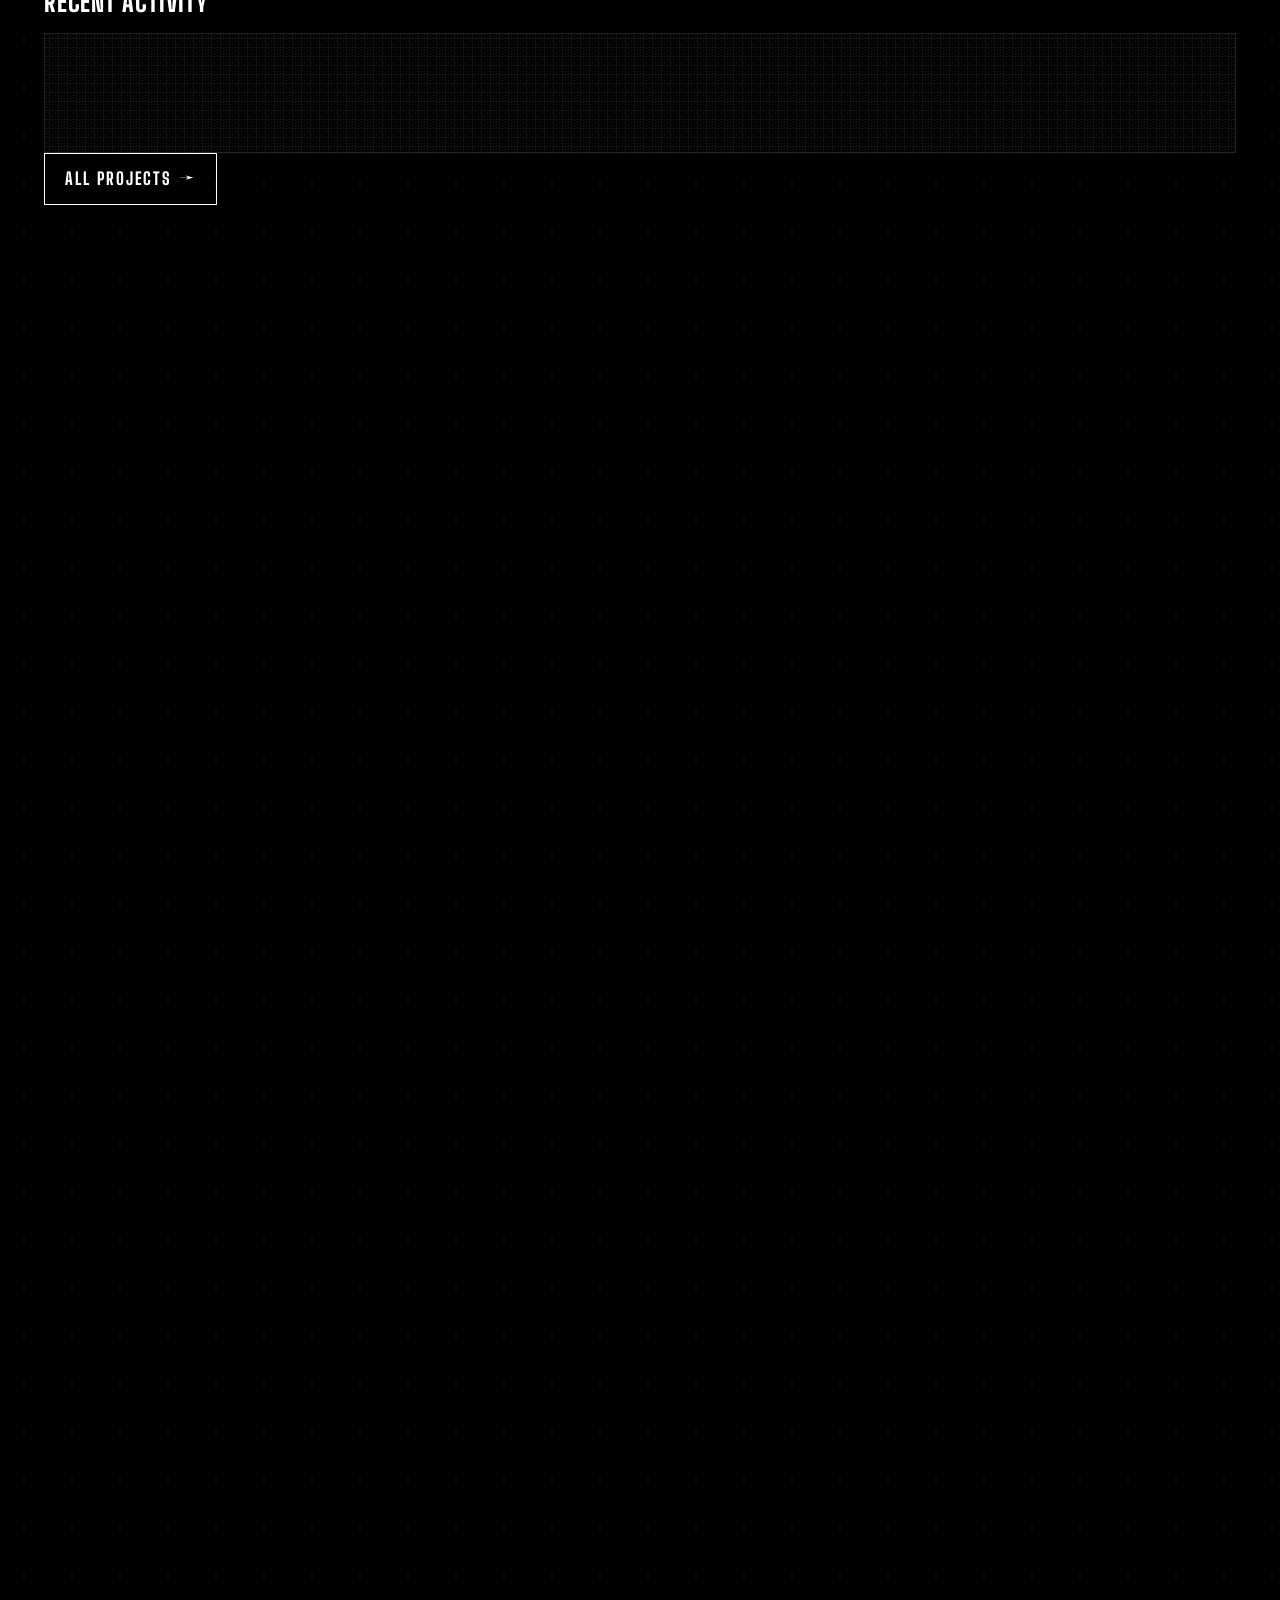
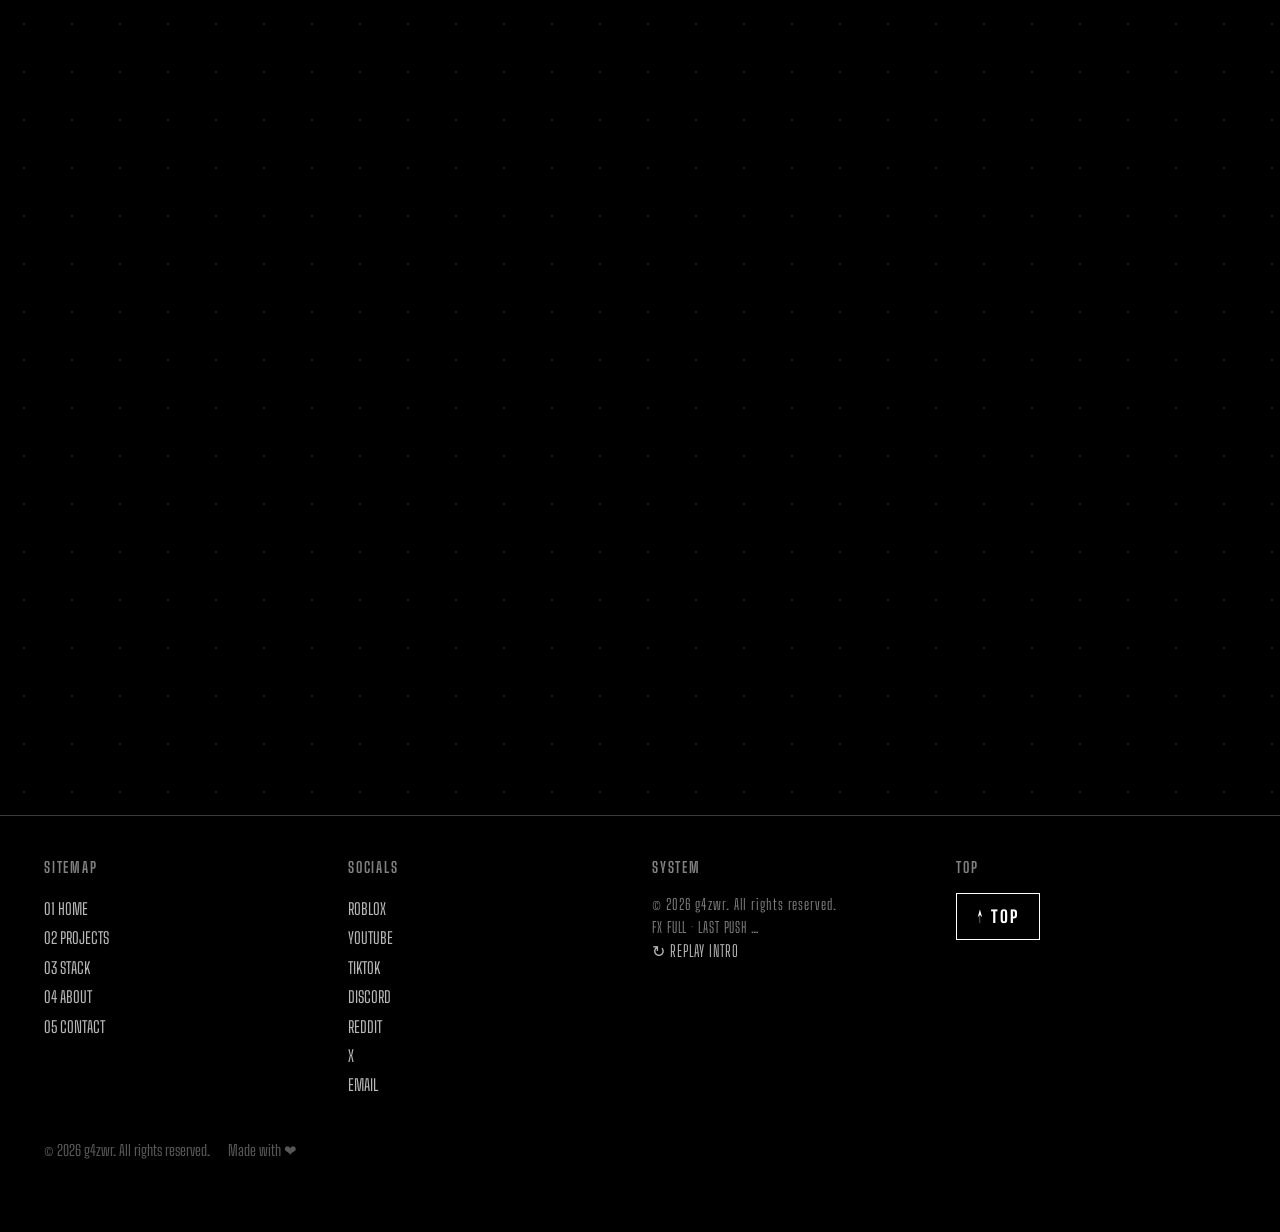
==== commit 76fb4771: "trigger pages rebuild" ====
--- a/index.html
+++ b/index.html
@@ -16,7 +16,7 @@
 <meta name="twitter:title" content="g4zwr · aka gaze — Gamedev">
 <meta name="twitter:description" content="Roblox systems in Luau, music, 2D/3D art.">
 <meta name="twitter:image" content="/assets/img/og-image.png">
-<script type="application/ld+json">{"@context":"https://schema.org","@type":"Person","name":"g4zwr","alternateName":"gaze","jobTitle":"Gamedev","url":"/","sameAs":["https://www.roblox.com/users/10841765037","https://www.youtube.com/@g4zwr","https://www.tiktok.com/@g4zwr","https://discord.com/users/1296500534739734530","https://www.reddit.com/user/g4zwr","https://x.com/g4zwr_","mailto:g4zwr@duck.com"]}</script>
+<script type="application/ld+json">{"@context":"https://schema.org","@type":"Person","name":"g4zwr","alternateName":"gaze","jobTitle":"Gamedev","url":"https://g4zwrr.github.io/","sameAs":["https://www.roblox.com/users/10841765037","https://www.youtube.com/@g4zwr","https://www.tiktok.com/@g4zwr","https://discord.com/users/1296500534739734530","https://www.reddit.com/user/g4zwr","https://x.com/g4zwr_","mailto:g4zwr@duck.com","https://github.com/g4zwrr"]}</script>
 <script>try{if(sessionStorage.getItem("g4_trans"))document.documentElement.classList.add("g4-in");}catch(e){}</script>
 <noscript><style>html.g4-in body::before{display:none!important}</style></noscript>
 <link rel="icon" type="image/svg+xml" href="/assets/img/favicon.svg">
@@ -181,10 +181,10 @@
 <section class="blk grainy reveal" id="ghstats"><span class="sec-num" aria-hidden="true">07</span>
   <div class="sec-head"><span class="sec-idx">07 // GITHUB STATS</span><h2>RECEIPTS</h2></div>
   <div class="statImgs">
-    <img src="https://github-readme-stats-fast.vercel.app/api?username=g4zwr&theme=transparent&title_color=ffffff&text_color=ffffff&icon_color=ffffff&bg_color=00000000&hide_border=true" alt="GitHub stats for g4zwr">
-    <img src="https://github-readme-stats-fast.vercel.app/api/top-langs/?username=g4zwr&layout=compact&theme=transparent&title_color=ffffff&text_color=ffffff&bg_color=00000000&hide_border=true" alt="Top languages for g4zwr">
-    <img src="https://streak-stats.demolab.com?user=g4zwr&theme=transparent&background=00000000&stroke=ffffff&ring=ffffff&fire=ffffff&currStreakLabel=ffffff&sideLabels=ffffff&dates=ffffff" alt="Contribution streak for g4zwr">
-    <img src="https://komarev.com/ghpvc/?username=g4zwr&color=white&style=flat-square&label=PROFILE+VIEWS" alt="Profile views badge">
+    <img src="https://github-readme-stats-fast.vercel.app/api?username=g4zwrr&theme=transparent&title_color=ffffff&text_color=ffffff&icon_color=ffffff&bg_color=00000000&hide_border=true" alt="GitHub stats for g4zwrr">
+    <img src="https://github-readme-stats-fast.vercel.app/api/top-langs/?username=g4zwrr&layout=compact&theme=transparent&title_color=ffffff&text_color=ffffff&bg_color=00000000&hide_border=true" alt="Top languages for g4zwrr">
+    <img src="https://streak-stats.demolab.com?user=g4zwrr&theme=transparent&background=00000000&stroke=ffffff&ring=ffffff&fire=ffffff&currStreakLabel=ffffff&sideLabels=ffffff&dates=ffffff" alt="Contribution streak for g4zwrr">
+    <img src="https://komarev.com/ghpvc/?username=g4zwrr&color=white&style=flat-square&label=PROFILE+VIEWS" alt="Profile views badge">
   </div>
 </section>
 
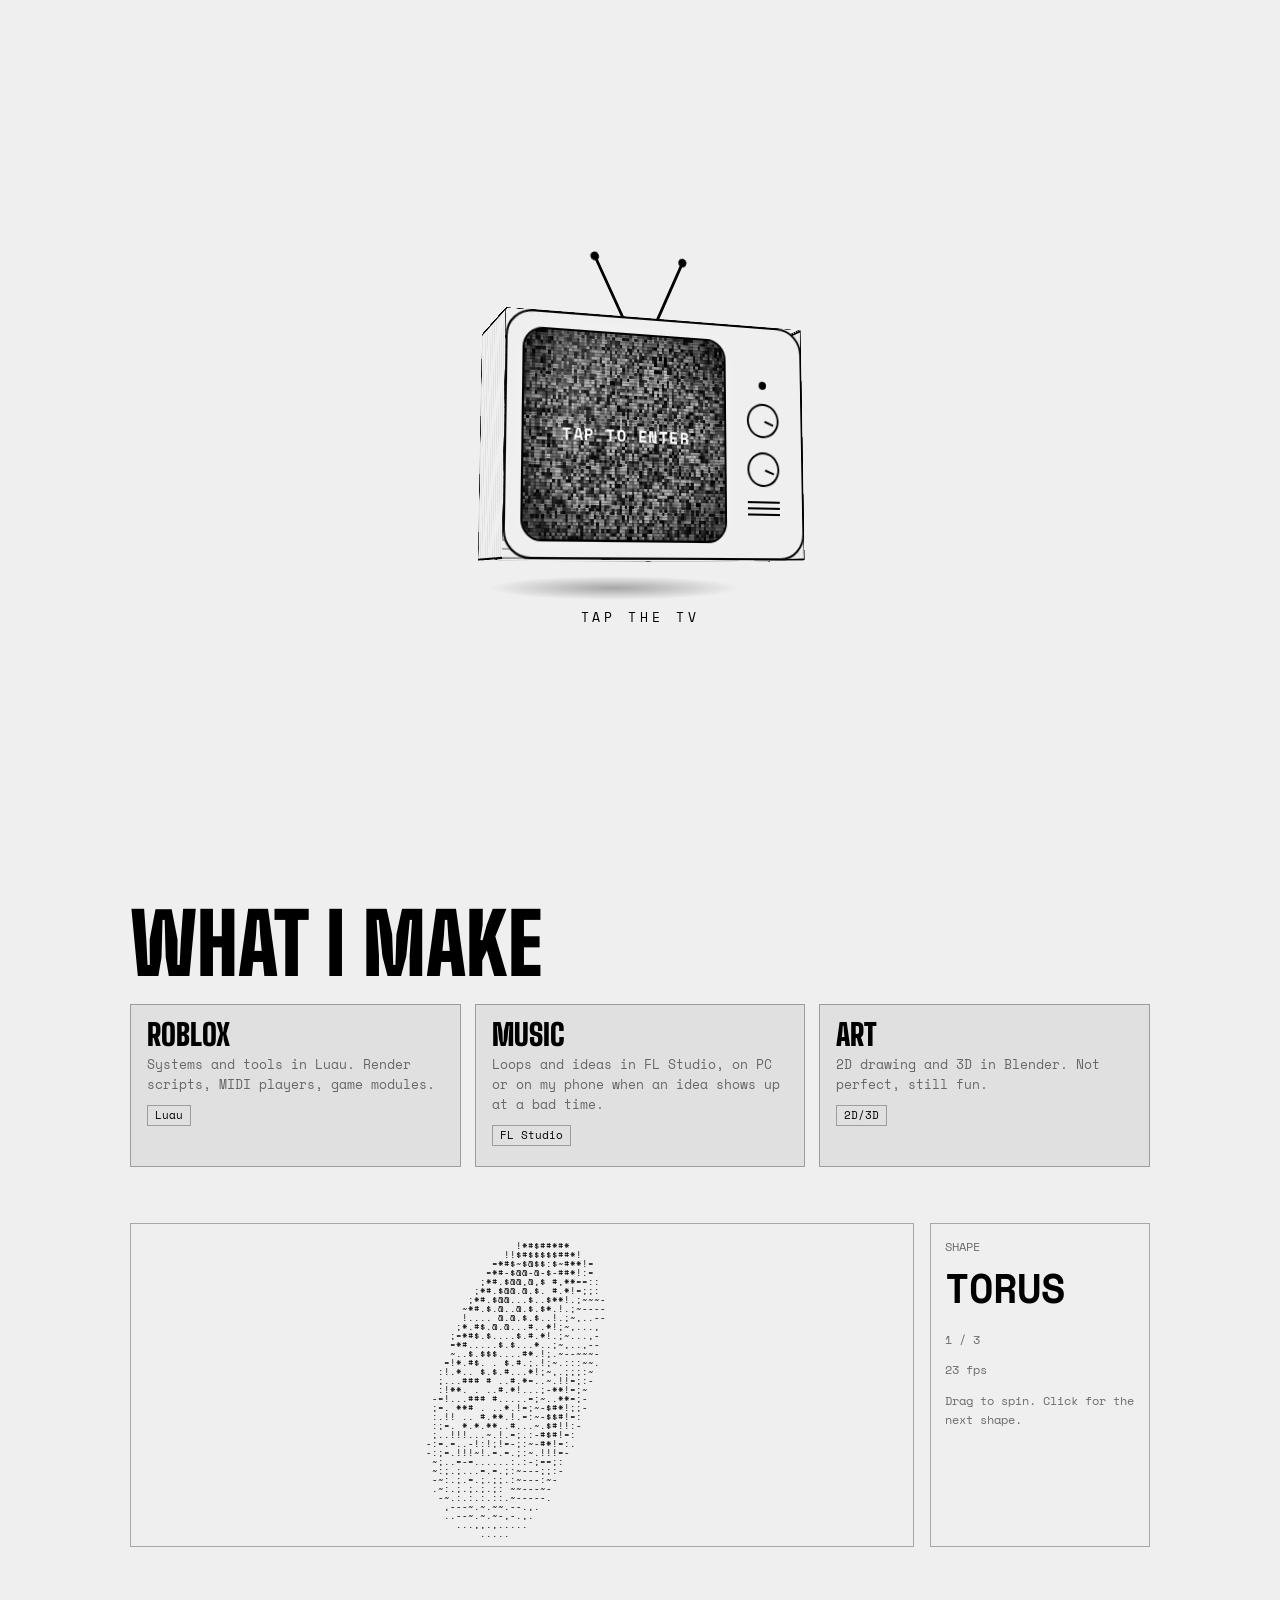
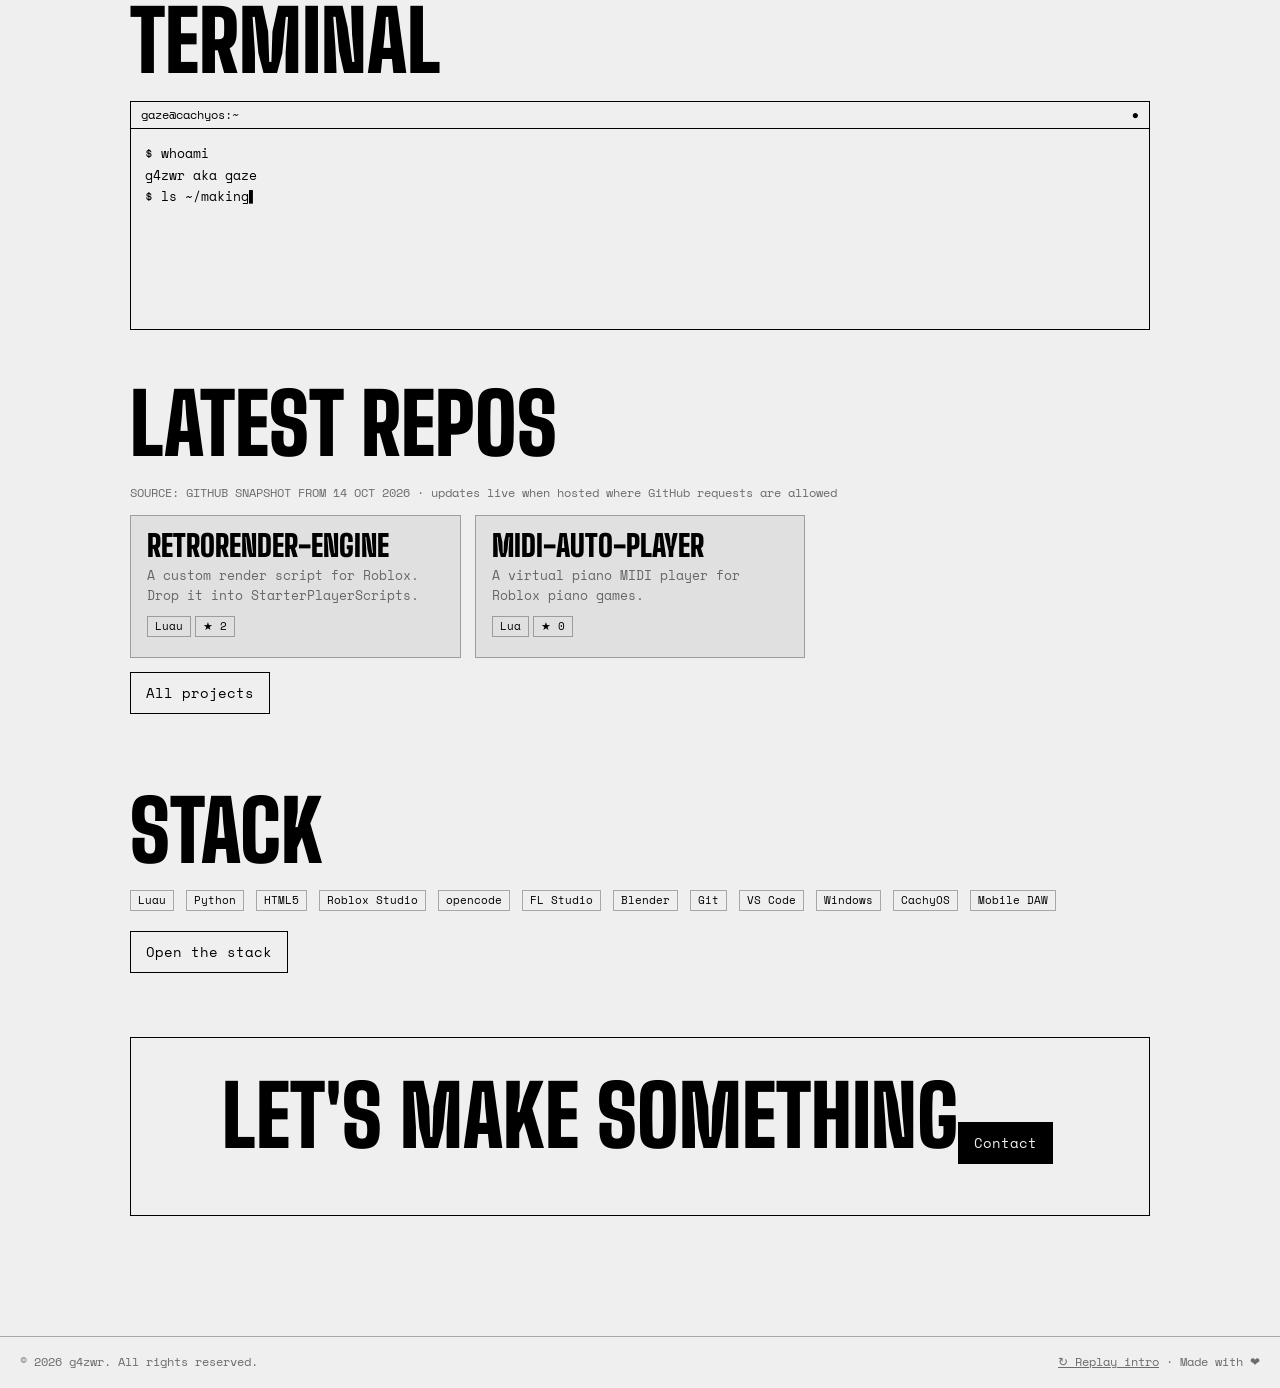
==== commit 4e358a88: "Update index.html" ====
--- a/index.html
+++ b/index.html
@@ -2,243 +2,500 @@
 <html lang="en" data-fx="full">
 <head>
 <meta charset="utf-8">
-<meta name="viewport" content="width=device-width,initial-scale=1">
-<title>g4zwr · aka gaze — Gamedev (Roblox & Luau)</title>
-<meta name="description" content="g4zwr aka gaze — Gamedev. Roblox systems in Luau, music, 2D/3D art. Projects, stack, about, contact.">
-<link rel="canonical" href="/index.html">
-<meta name="theme-color" content="#000">
-<meta property="og:type" content="website">
-<meta property="og:title" content="g4zwr · aka gaze — Gamedev">
-<meta property="og:description" content="Roblox systems in Luau, music, 2D/3D art.">
-<meta property="og:image" content="/assets/img/og-image.png">
-<meta property="og:url" content="/index.html">
-<meta name="twitter:card" content="summary_large_image">
-<meta name="twitter:title" content="g4zwr · aka gaze — Gamedev">
-<meta name="twitter:description" content="Roblox systems in Luau, music, 2D/3D art.">
-<meta name="twitter:image" content="/assets/img/og-image.png">
-<script type="application/ld+json">{"@context":"https://schema.org","@type":"Person","name":"g4zwr","alternateName":"gaze","jobTitle":"Gamedev","url":"https://g4zwrr.github.io/","sameAs":["https://www.roblox.com/users/10841765037","https://www.youtube.com/@g4zwr","https://www.tiktok.com/@g4zwr","https://discord.com/users/1296500534739734530","https://www.reddit.com/user/g4zwr","https://x.com/g4zwr_","mailto:g4zwr@duck.com","https://github.com/g4zwrr"]}</script>
-<script>try{if(sessionStorage.getItem("g4_trans"))document.documentElement.classList.add("g4-in");}catch(e){}</script>
-<noscript><style>html.g4-in body::before{display:none!important}</style></noscript>
-<link rel="icon" type="image/svg+xml" href="/assets/img/favicon.svg">
-<link rel="preconnect" href="https://fonts.googleapis.com">
-<link rel="preconnect" href="https://fonts.gstatic.com" crossorigin>
-<link rel="preload" as="style" href="https://fonts.googleapis.com/css2?family=Big+Shoulders+Display:wght@700;800;900&family=Big+Shoulders+Text:wght@400;500;600&family=Space+Mono:wght@400;700&display=swap">
-<link rel="stylesheet" href="https://fonts.googleapis.com/css2?family=Big+Shoulders+Display:wght@700;800;900&family=Big+Shoulders+Text:wght@400;500;600&family=Space+Mono:wght@400;700&display=swap">
-<link rel="stylesheet" href="/assets/css/site.css">
+<meta name="viewport" content="width=device-width, initial-scale=1, viewport-fit=cover">
+<title>g4zwr · aka gaze — Gamedev</title>
+<link rel="stylesheet" href="https://fonts.googleapis.com/css2?family=Big+Shoulders+Display:wght@700;900&family=Space+Mono:wght@400;700&display=swap">
+<style>
+:root{--bg:#000;--fg:#fff;--dim:rgba(255,255,255,.55);--line:rgba(255,255,255,.28);--soft:rgba(255,255,255,.07);box-sizing:border-box;padding-top:env(safe-area-inset-top,0px);padding-bottom:env(safe-area-inset-bottom,0px)}
+@media(prefers-color-scheme:light){:root:not([data-theme="dark"]){--bg:#efefef;--fg:#000;--dim:rgba(0,0,0,.55);--line:rgba(0,0,0,.3);--soft:rgba(0,0,0,.06)}}
+:root[data-theme="dark"]{--bg:#000;--fg:#fff}
+*{box-sizing:border-box}
+html{height:100%;scroll-padding-top:env(safe-area-inset-top,0px)}
+body{margin:0;min-height:100%;background:var(--bg);color:var(--fg);font:15px/1.55 "Space Mono",ui-monospace,monospace;overflow-x:hidden}
+#crt{position:fixed;inset:0;pointer-events:none;z-index:30;background:repeating-linear-gradient(0deg,transparent 0 2px,rgba(128,128,128,.08) 2px 3px)}
+a{color:inherit}
+.disp,.card h3,.logo{font-family:"Big Shoulders Display",Impact,sans-serif;font-weight:900;text-transform:uppercase;line-height:.9;margin:0}
+header{position:sticky;top:env(safe-area-inset-top,0px);z-index:5;display:flex;align-items:center;gap:14px;padding:10px 20px;background:var(--bg);border-bottom:1px solid var(--line);flex-wrap:wrap}
+.logo{font-size:28px;text-decoration:none;letter-spacing:.04em}
+nav{display:flex;gap:4px;flex-wrap:wrap;margin-left:auto}
+nav a{padding:6px 10px;text-decoration:none;font-size:13px;border:1px solid transparent}
+nav a:hover{border-color:var(--line)}
+nav a[aria-current=page]{background:var(--fg);color:var(--bg)}
+nav a[aria-current=page]::before,nav a[aria-current=page]::after{display:none}
+.hb{font:inherit;font-size:12px;padding:5px 9px;background:none;color:var(--fg);border:1px solid var(--line);cursor:pointer}
+.path{font-size:12px;color:var(--dim);padding:6px 20px;border-bottom:1px solid var(--line)}
+.marq{overflow:hidden;white-space:nowrap;border-bottom:1px solid var(--line);font-size:12px;padding:5px 0;color:var(--dim)}
+.marq span{display:inline-block;animation:mq 22s linear infinite}@keyframes mq{to{transform:translateX(-50%)}}
+main{max-width:1060px;margin:0 auto;padding:36px 20px 120px}
+.view{display:none}.view.on{display:block}
+h1.disp{font-size:clamp(72px,16vw,200px)}
+h2.disp{font-size:clamp(40px,8vw,84px);margin:0 0 22px}
+.g{position:relative;display:inline-block}
+.g::before,.g::after{content:attr(data-t);position:absolute;left:0;top:0;width:100%;height:100%;padding:inherit;opacity:0;pointer-events:none;animation:gl 4s infinite steps(1)}
+.g::before{transform:translate(3px,0);clip-path:inset(15% 0 55% 0)}
+.g::after{transform:translate(-3px,0);clip-path:inset(60% 0 8% 0);animation-delay:-1.3s}
+@keyframes gl{0%,90%,100%{opacity:0}92%{opacity:.85}95%{opacity:.4;transform:translate(7px,0)}}
+.g:hover::before,.g:hover::after,.hit::before,.hit::after{opacity:.9;animation:gh .25s infinite steps(2)}
+@keyframes gh{0%{transform:translate(4px,-1px);clip-path:inset(10% 0 60% 0)}50%{transform:translate(-5px,1px);clip-path:inset(55% 0 15% 0)}100%{transform:translate(2px,0);clip-path:inset(30% 0 40% 0)}}
+.hit{animation:sk .3s steps(3)}@keyframes sk{33%{transform:skewX(8deg)}66%{transform:skewX(-6deg) translateX(3px)}}
+[data-fx=off] .g::before,[data-fx=off] .g::after,[data-fx=off] #crt{display:none}
+[data-fx=off] *{animation:none!important}
+.aka{letter-spacing:.35em;margin:8px 0 22px;color:var(--dim)}
+.btn{display:inline-block;padding:9px 15px;border:1px solid var(--fg);background:none;color:var(--fg);font:inherit;font-size:14px;text-decoration:none;cursor:pointer;margin:0 6px 8px 0}
+.btn.s,.btn:hover{background:var(--fg);color:var(--bg)}
+.hero{position:relative;display:grid;grid-template-columns:1fr;padding:10px 0}
+.hero>*{position:relative;z-index:1}
+#heroViz{position:fixed;inset:0;width:100%;height:100%;opacity:.2;z-index:0;pointer-events:none}
+main,footer,.path,.marq{position:relative;z-index:1}
+@media(max-width:760px){.hero{grid-template-columns:1fr}}
+table{border-collapse:collapse;width:100%;font-size:13px;background:var(--bg)}
+td{border:1px solid var(--line);padding:6px 10px}td:first-child{color:var(--dim);width:42%}
+.grid{display:grid;grid-template-columns:repeat(auto-fill,minmax(250px,1fr));gap:14px}
+.card{display:block;border:1px solid var(--line);padding:16px;background:var(--soft);text-decoration:none}
+.card:hover{border-color:var(--fg)}
+.card h3{font-size:30px;margin:0 0 6px}
+.card p{margin:0 0 8px;font-size:13px;color:var(--dim)}
+.tag{display:inline-block;border:1px solid var(--line);font-size:11px;padding:1px 7px;margin:0 4px 4px 0}
+.chips{display:flex;gap:8px;flex-wrap:wrap;margin-bottom:16px}
+.chips button{font:inherit;font-size:13px;padding:5px 12px;background:none;color:var(--fg);border:1px solid var(--line);cursor:pointer}
+.chips button.on{background:var(--fg);color:var(--bg)}
+input[type=text],textarea{width:100%;font:inherit;background:var(--bg);color:var(--fg);border:1px solid var(--line);padding:10px;margin:4px 0 14px}
+:focus-visible{outline:2px solid var(--fg);outline-offset:2px}
+label{font-size:13px;color:var(--dim)}
+.two{display:grid;grid-template-columns:1fr 1fr;gap:32px}
+@media(max-width:760px){.two{grid-template-columns:1fr}}
+.ct{cursor:pointer}.ct.open{border-color:var(--fg)}
+.dsc{position:relative;overflow:hidden;transition:height .35s ease}
+.dsc p{margin:0 0 8px;transition:opacity .35s ease}
+.dsc .lg{position:absolute;left:0;top:0;width:100%;opacity:0;pointer-events:none;color:var(--fg);font-size:14px}
+.ct.open .dsc .sh{position:absolute;left:0;top:0;width:100%;opacity:0;pointer-events:none}
+.ct.open .dsc .lg{position:static;opacity:1;pointer-events:auto}
+.ct .act{display:none;margin-top:4px}.ct.open .act{display:block;animation:fi .35s ease both}@keyframes fi{from{opacity:0}to{opacity:1}}
+.ct .opn{margin:0}
+#cfm{position:fixed;inset:0;z-index:70;background:rgba(0,0,0,.6);display:none;align-items:center;justify-content:center;padding:20px}
+#cfb{background:var(--bg);color:var(--fg);border:2px solid var(--fg);padding:22px;max-width:420px;width:100%}
+#cfb h3{font-size:34px;margin:0 0 10px}#cfu{display:block;word-break:break-all;font-size:12px;color:var(--dim);border:1px solid var(--line);padding:6px 8px;margin:10px 0 6px}
+.log li{padding:8px 0;border-bottom:1px dashed var(--line);font-size:14px}.log span{color:var(--dim);margin-right:10px}
+.blink{animation:b 1s steps(2) infinite}@keyframes b{50%{opacity:0}}
+.asc{display:grid;grid-template-columns:1fr 220px;gap:16px}
+@media(max-width:760px){.asc{grid-template-columns:1fr}}
+#ascii{margin:0;font:9px/9px "Space Mono",monospace;border:1px solid var(--line);padding:8px;overflow:hidden;cursor:grab;touch-action:none;user-select:none;min-height:100px;display:flex;justify-content:center}
+#ascii pre{margin:0;font:inherit}
+.spec{border:1px solid var(--line);padding:14px;font-size:12px;color:var(--dim)}.spec b{display:block;font-size:40px;color:var(--fg)}
+.lb{display:flex;height:12px;border:1px solid var(--line);margin:12px 0 6px}.lb i{display:block;background:var(--fg)}
+.st{font-size:12px;color:var(--dim);margin:0 0 12px}
+#dock{position:fixed;right:12px;bottom:calc(12px + env(safe-area-inset-bottom,0px));width:290px;max-width:calc(100vw - 24px);background:var(--bg);border:1px solid var(--fg);padding:8px;z-index:6;font-size:11px;display:none}
+#dock canvas{width:100%;height:64px;display:block;border:1px solid var(--line)}
+.dr{display:flex;gap:6px;align-items:center;margin-top:6px}.dr .hb{padding:3px 8px}.dr input{flex:1;min-width:0}
+.toast{position:fixed;left:50%;bottom:calc(90px + env(safe-area-inset-bottom,0px));transform:translateX(-50%);background:var(--fg);color:var(--bg);padding:9px 14px;font-size:13px;display:none;z-index:40}
+footer{border-top:1px solid var(--line);padding:16px 20px;font-size:12px;color:var(--dim);display:flex;justify-content:space-between;flex-wrap:wrap;gap:8px}
+#gate{position:fixed;inset:0;z-index:45;background:var(--bg);display:none;flex-direction:column;align-items:center;justify-content:center;cursor:pointer;gap:34px;overflow:hidden}
+#gate.on{display:flex}
+.sc{perspective:1100px;width:300px;height:230px;margin-top:70px;position:relative;transform-origin:39% 50%}
+@media(max-width:420px){.sc{zoom:.74}}
+.shd{position:absolute;left:8%;right:8%;bottom:-40px;height:24px;border-radius:50%;background:radial-gradient(var(--line),transparent 70%);transform:translateX(calc(var(--ry,0)*-1.4px))}
+.tv{position:relative;width:300px;height:230px;transform-style:preserve-3d;transform:rotateX(calc(var(--rx,0)*1deg)) rotateY(calc(var(--ry,0)*1deg))}
+.f{position:absolute;border:2px solid var(--fg);background:var(--bg)}
+.f.fr{inset:0;transform:translateZ(60px);border-radius:26px;padding:14px;display:flex;gap:12px}
+.f.bk{inset:0;transform:translateZ(-60px) rotateY(180deg);border-radius:26px;background:repeating-linear-gradient(0deg,var(--line) 0 2px,transparent 2px 9px),var(--bg)}
+.f.l,.f.r{width:120px;height:230px;left:90px;background:repeating-linear-gradient(90deg,var(--soft) 0 3px,transparent 3px 9px),var(--bg)}
+.f.r{transform:rotateY(90deg) translateZ(150px)}.f.l{transform:rotateY(-90deg) translateZ(150px)}
+.f.t,.f.b{width:300px;height:120px;top:55px}
+.f.t{transform:rotateX(90deg) translateZ(115px)}.f.b{transform:rotateX(-90deg) translateZ(115px)}
+.ant{display:block;position:absolute;left:50%;top:-84px;width:3px;height:86px;background:var(--fg);transform-origin:50% 100%}
+.ant::after{content:"";position:absolute;top:-4px;left:-3px;width:9px;height:9px;border-radius:50%;background:var(--fg)}
+.ant.a{transform:translateX(-12px) rotateZ(-26deg)}.ant.b{transform:translateX(10px) rotateZ(24deg)}
+.scr{position:relative;flex:1;border:2px solid var(--fg);border-radius:20px;overflow:hidden;background:#000}
+.scr canvas{width:100%;height:100%;display:block;image-rendering:pixelated}
+.scr::before{content:"";position:absolute;inset:0;z-index:1;background:repeating-linear-gradient(0deg,rgba(0,0,0,.28) 0 1px,transparent 1px 3px),radial-gradient(ellipse at center,transparent 55%,rgba(0,0,0,.65))}
+.scr::after{content:"";position:absolute;inset:0;z-index:1;background:linear-gradient(115deg,rgba(255,255,255,.22) 0,transparent 35%);transform:translateX(calc(var(--ry,0)*1.5px))}
+.scr span{position:absolute;inset:0;z-index:2;display:flex;align-items:center;justify-content:center;color:#fff;font-weight:700;font-size:15px;letter-spacing:.1em;text-align:center;background:rgba(0,0,0,.25)}
+.scr span::before,.scr span::after{display:flex;align-items:center;justify-content:center}
+.pnl{width:54px;display:flex;flex-direction:column;align-items:center;justify-content:center;gap:14px}.pnl i{display:block}
+.led{width:8px;height:8px;border-radius:50%;background:var(--fg);animation:b 1s steps(2) infinite}
+.kn{width:34px;height:34px;border:2px solid var(--fg);border-radius:50%;position:relative;transform:rotate(calc(var(--ry,0)*6deg))}
+.kn::after{content:"";position:absolute;left:50%;top:3px;width:2px;height:10px;margin-left:-1px;background:var(--fg)}
+.slit{width:34px;height:2px;background:var(--fg);box-shadow:0 6px 0 var(--fg),0 12px 0 var(--fg)}
+.tv.pw .scr{animation:crt .65s steps(3) forwards}.tv.pw .scr span{display:none}
+@keyframes crt{0%{transform:none;filter:none}30%{transform:scale(1,.03);filter:brightness(4)}60%{transform:scale(1.03,.03);filter:brightness(9)}100%{transform:none;filter:brightness(2.2)}}
+#gc{letter-spacing:.3em;font-size:13px}
+#ld{display:none;position:absolute;top:50%;left:50%;transform:translate(-50%,-50%);letter-spacing:.3em;font-size:13px;white-space:nowrap}
+#gate.ld #ld{display:block}#gate.ld .sc,#gate.ld #gc{visibility:hidden}
+
+/* stack cards */
+.sk{cursor:pointer}.sk .top{display:flex;justify-content:space-between;gap:8px}
+.sk .pl{font-size:34px;transition:transform .45s cubic-bezier(.76,0,.24,1)}.sk.open .pl{transform:rotate(45deg)}
+.sk.open{border-color:var(--fg);background:var(--soft)}
+.sk .bar{height:6px;border:1px solid var(--line);margin:4px 0 10px}.sk .bar i{display:block;height:100%;width:0;background:var(--fg);transition:width 1s cubic-bezier(.76,0,.24,1)}
+.sk .bd{margin-top:2px;display:grid;grid-template-rows:0fr;transition:grid-template-rows .5s cubic-bezier(.76,0,.24,1)}.sk.open .bd{grid-template-rows:1fr}.sk .bd>div{overflow:hidden}
+.sk .bd p{margin:6px 0;font-size:13px;color:var(--fg)}
+
+/* home extras */
+.stats{display:grid;grid-template-columns:repeat(4,1fr);border:1px solid var(--line)}
+.stats div{padding:16px;border-right:1px solid var(--line);font-size:12px;color:var(--dim)}.stats div:last-child{border:0}
+.stats b{display:block;font:900 clamp(40px,7vw,72px)/1 "Big Shoulders Display",Impact,sans-serif;color:var(--fg)}
+@media(max-width:640px){.stats{grid-template-columns:1fr 1fr}.stats div:nth-child(2){border-right:0}.stats div:nth-child(-n+2){border-bottom:1px solid var(--line)}}
+.olw{overflow:hidden;margin:48px -20px}
+.ol{display:inline-block;white-space:nowrap;font-size:clamp(70px,15vw,160px);color:transparent;-webkit-text-stroke:1px var(--fg);animation:mq 28s linear infinite}
+.card.hv{transition:background .3s,color .3s}.card.hv:hover{background:var(--fg);color:var(--bg)}.card.hv:hover p,.card.hv:hover .tag{color:var(--bg);border-color:var(--bg)}
+.term{border:1px solid var(--fg)}.term .tb{display:flex;justify-content:space-between;padding:4px 10px;font-size:12px;border-bottom:1px solid var(--fg)}
+.term pre{margin:0;padding:14px;min-height:200px;white-space:pre-wrap;font:13px/1.65 "Space Mono",monospace}
+.cta{border:1px solid var(--fg);padding:40px 20px;margin-top:56px;text-align:center}
+.rv{opacity:0;transform:translateY(32px);transition:opacity .9s cubic-bezier(.76,0,.24,1),transform .9s cubic-bezier(.76,0,.24,1)}.rv.in{opacity:1;transform:none}
+[data-fx=off] .rv{opacity:1;transform:none;transition:none}
+
+/* page transition */
+#pt{position:fixed;inset:0;z-index:60;pointer-events:none;display:none;grid-auto-flow:column;grid-auto-columns:1fr}#pt.on{display:grid}
+#pt i{background:var(--fg);transform:scaleY(0);transform-origin:top;outline:2px solid var(--fg);margin:0 -1px;position:relative}
+#ptl{position:fixed;left:0;right:0;top:50%;margin-top:-.5em;z-index:61;display:none;text-align:center;color:var(--bg);pointer-events:none;font:900 clamp(56px,14vw,170px)/1 "Big Shoulders Display",Impact,sans-serif;text-transform:uppercase}
+#ptl small{display:block;font:700 14px "Space Mono",monospace;letter-spacing:.4em}
+body.lock,body.lock *{pointer-events:none!important}
+.scr{box-shadow:0 0 26px rgba(255,255,255,.22)}
+</style>
 </head>
-<body data-page="home">
-<a class="skip" href="#main">SKIP TO CONTENT</a>
-<div id="ariaLive" class="sr" aria-live="polite"></div>
-<div id="progress"></div>
+<body>
+<canvas id="heroViz" aria-hidden="true"></canvas>
 <div id="crt" aria-hidden="true"></div>
-<canvas id="sky" aria-hidden="true"></canvas>
-<div id="frame" aria-hidden="true"><i></i><i></i><i></i><i></i></div>
-<span class="fcoord" id="fTL">G4ZWR // HOME</span><span class="fcoord" id="fTR">B/W SIGNAL</span>
-<span class="fcoord" id="fBL">GAZE</span><span class="fcoord" id="fBR">SCROLL 000%</span>
-
-<header id="hud">
-  <a class="logo" href="/" aria-label="g4zwr home"><b class="glitch" data-text="G4ZWR">G4ZWR</b><small>// GAZE</small></a>
-  <nav id="mainnav" aria-label="Primary">
-    <a href="/" aria-current="page">01 HOME</a><a href="/projects/">02 PROJECTS</a><a href="/stack/">03 STACK</a><a href="/about/">04 ABOUT</a><a href="/contact/">05 CONTACT</a>
+<div id="pt" aria-hidden="true"></div><div id="ptl" aria-hidden="true"></div>
+
+<div id="gate" class="on ld" role="button" tabindex="0" aria-label="Tap to enter the g4zwr site">
+  <p id="ld" class="g" data-t="LOADING AUDIO…">LOADING AUDIO…</p>
+  <div class="sc" id="scn"><div class="shd"></div><div class="tv" id="tv">
+    <i class="ant a"></i><i class="ant b"></i>
+    <div class="f fr">
+      <div class="scr"><canvas id="stat" width="80" height="60"></canvas><span class="g" data-t="TAP TO ENTER">TAP TO ENTER</span></div>
+      <div class="pnl"><i class="led"></i><i class="kn"></i><i class="kn"></i><i class="slit"></i></div>
+    </div>
+    <div class="f bk"></div><div class="f l"></div><div class="f r"></div><div class="f t"></div><div class="f b"></div>
+  </div></div>
+  <p id="gc" class="g" data-t="TAP THE TV">TAP THE TV</p>
+</div>
+
+<header>
+  <a class="logo" href="/" data-r>G4ZWR</a>
+  <nav id="nav" aria-label="Primary">
+    <a href="/" data-r>HOME</a><a href="/projects/" data-r>PROJECTS</a><a href="/stack/" data-r>STACK</a><a href="/about/" data-r>ABOUT</a><a href="/contact/" data-r>CONTACT</a>
   </nav>
-  <div class="hstat">
-    <span class="clock num" id="clock">00:00:00</span>
-    <button class="hbtn" id="fxBtn" aria-label="Cycle FX mode">FX FULL</button>
-    <button class="hbtn" id="sndBtn" aria-label="Play or pause sound">SOUND</button>
-    <canvas id="vuMini" width="34" height="14" aria-hidden="true"></canvas>
-    <button class="hbtn" id="hamb" aria-label="Open menu" aria-expanded="false">☰</button>
+</header>
+<div class="path" id="path">g4zwr.dev/</div>
+<div class="marq" aria-hidden="true"><span>G4ZWR · AKA GAZE · GAMEDEV · ROBLOX · LUAU · MUSIC · 2D/3D ART · G4ZWR · AKA GAZE · GAMEDEV · ROBLOX · LUAU · MUSIC · 2D/3D ART · </span></div>
+
+<main>
+<section class="view" id="v-home">
+  <div class="hero">
+    <div>
+      <h1 class="disp g" data-t="G4ZWR">G4ZWR</h1>
+      <p class="aka">AKA GAZE · GAMEDEV</p>
+      <p>Roblox systems in Luau, music, 2D and 3D art.</p>
+      <a class="btn s" href="/projects/" data-r>View projects</a><a class="btn" href="/contact/" data-r>Contact</a><button class="btn" id="heroSnd">▶/❚❚ Sound</button>
+    </div>
   </div>
-</header>
-<canvas id="specEdge" aria-hidden="true"></canvas>
-<div id="mmenu" role="dialog" aria-label="Menu">
-  <a class="big" href="/">01 HOME <small>boot gate + hub</small> →</a>
-  <a class="big" href="/projects/">02 PROJECTS <small>all repos</small> →</a>
-  <a class="big" href="/stack/">03 STACK <small>tools dossier</small> →</a>
-  <a class="big" href="/about/">04 ABOUT <small>bio + log</small> →</a>
-  <a class="big" href="/contact/">05 CONTACT <small>channels</small> →</a>
-  <p class="meta" id="mLatest">LATEST: …</p>
-  <p class="meta num" id="mTime">00:00:00</p>
-</div>
-
-<div id="pagewrap">
-<main id="main">
-<!-- GATE: first visit per session only (tv-gate.js). Real 3D: 6 CSS-3D faces. -->
-<div id="gate" role="button" tabindex="0" aria-label="Tap to enter the g4zwr site">
-  <div class="tvscene"><div class="tv" id="tvBox">
-    <div class="face f-front"><div class="bezel">
-      <div class="screen"><canvas id="tvstatic" width="160" height="120"></canvas>
-        <div class="tear"></div><div class="vhold"></div><div class="scan"></div><div class="glass"></div>
-        <svg style="position:absolute;inset:0;width:100%;height:100%" viewBox="0 0 100 100" preserveAspectRatio="none" aria-hidden="true"><polyline points="8,0 30,34 26,58 55,78 50,100" fill="none" stroke="#fff" stroke-width="1.2" opacity="0.9"/></svg>
-        <div class="tvtxt glitch" data-text="TAP TO ENTER">TAP TO ENTER</div>
-      </div>
-      <div class="side"><div class="knob"></div><div class="knob"></div><div class="slits"></div><div class="plate">G4ZWR-TV</div></div>
-    </div></div>
-    <div class="face f-back"><div class="vent"></div><div class="plate" style="position:absolute;bottom:12px;left:12px">MODEL G4-01 · B/W</div></div>
-    <div class="face f-right"></div><div class="face f-left"></div>
-    <div class="face f-top"><div class="ant"></div><div class="ant ant2"></div></div>
-    <div class="face f-bottom"></div>
-  </div></div>
-  <div class="feet" aria-hidden="true" style="position:relative;width:min(70vw,420px)"><i></i><i></i></div>
-  <p id="gateCap">TAP THE TV</p>
-  <div class="speedlines" aria-hidden="true"></div>
-</div>
-
-<div class="wrap">
-<div class="hero grainy" id="hero">
-  <canvas id="heroViz" aria-hidden="true"></canvas>
-  <div class="heroL">
-    <p class="lbl">01 · BOOT // HOME</p>
-    <h1 id="heroTitle" class="glitch" data-text="G4ZWR">G4ZWR</h1>
-    <div class="ghost tall" aria-hidden="true" style="font-size:clamp(90px,15vw,240px);font-weight:900">G4ZWR</div>
-    <p class="aka tall">AKA GAZE</p>
-    <p class="typeq"><span id="typeq"></span><span class="caret" aria-hidden="true"></span></p>
-    <p class="tall" style="letter-spacing:.3em">GAMEDEV</p>
-    <p><a class="btn solid" href="/projects/">VIEW PROJECTS →</a> <a class="btn" href="/contact/">CONTACT →</a> <button class="btn" id="heroSnd">▶/❚❚ SOUND</button></p>
+
+  <div class="stats rv" id="stats" style="margin-top:48px"><div><b id="n1">0</b>repos</div><div><b id="n2">0</b>stack items</div><div><b>2</b>tracks in the player</div><div><b>∞</b>half finished ideas</div></div>
+  <div class="olw rv" aria-hidden="true"><div class="ol disp">GAZE · G4ZWR · GAZE · G4ZWR · GAZE · G4ZWR · GAZE · G4ZWR · GAZE · G4ZWR · GAZE · G4ZWR · </div></div>
+  <h2 class="disp g rv" data-t="WHAT I MAKE">What I make</h2>
+  <div class="grid rv"><div class="card hv"><h3>Roblox</h3><p>Systems and tools in Luau. Render scripts, MIDI players, game modules.</p><span class="tag">Luau</span></div><div class="card hv"><h3>Music</h3><p>Loops and ideas in FL Studio, on PC or on my phone when an idea shows up at a bad time.</p><span class="tag">FL Studio</span></div><div class="card hv"><h3>Art</h3><p>2D drawing and 3D in Blender. Not perfect, still fun.</p><span class="tag">2D/3D</span></div></div>
+  <div class="asc rv" style="margin-top:56px">
+    <div id="ascii" aria-label="Spinning 3D shape in ASCII. Drag to spin, click for the next shape."><pre id="ap">LOADING…</pre></div>
+    <div class="spec"><p style="margin:0">SHAPE</p><b id="sn">TORUS</b><p id="si">1 / 3</p><p id="sf">-- fps</p><p>Drag to spin. Click for the next shape.</p></div>
   </div>
-  <div class="heroR"><div class="idcard">
-    <table>
-      <tr><td>HANDLE</td><td class="tall">g4zwr</td></tr>
-      <tr><td>ALIAS</td><td class="tall">gaze</td></tr>
-      <tr><td>ROLE</td><td class="tall">Gamedev</td></tr>
-      <tr><td>ENGINE</td><td class="tall">Roblox Studio</td></tr>
-      <tr><td>LANGUAGES</td><td class="tall">Luau / Python / HTML5</td></tr>
-      <tr><td>OS</td><td class="tall">Windows + Arch</td></tr>
-      <tr><td>STATUS</td><td class="tall blink">● building</td></tr>
-      <tr><td>LOCAL TIME</td><td class="tall num" id="idTime">--:--:--</td></tr>
-      <tr><td>GITHUB</td><td class="tall" id="idGithub">…</td></tr>
-    </table>
-  </div></div>
-  <span class="scrollcue" id="scrollcue">SCROLL ↓</span>
-</div>
-</div>
-
-<div class="marq" aria-hidden="true"><span>G4ZWR · AKA GAZE · GAMEDEV · ROBLOX · LUAU · MUSIC · 2D/3D ART · G4ZWR · AKA GAZE · GAMEDEV · ROBLOX · LUAU · MUSIC · 2D/3D ART ·&nbsp;</span></div>
-
-<div class="wrap">
-<section class="blk grainy reveal" id="routes"><span class="sec-num" aria-hidden="true">01</span>
-  <div class="sec-head"><span class="sec-idx">01 // ROUTES</span><h2>GO SOMEWHERE</h2></div>
-  <div class="grid12">
-    <a class="card" style="grid-column:span 3" href="/projects/"><p class="card-t">02 PROJECTS</p><p class="meta">every repo, searchable</p><p class="meta num" id="hintRepos">… REPOS</p><p class="tall">→</p></a>
-    <a class="card" style="grid-column:span 3" href="/stack/"><p class="card-t">03 STACK</p><p class="meta">languages, tools, pipeline</p><p class="meta">11 ITEMS</p><p class="tall">→</p></a>
-    <a class="card" style="grid-column:span 3" href="/about/"><p class="card-t">04 ABOUT</p><p class="meta">bio + github log</p><p class="meta">FAST FACTS</p><p class="tall">→</p></a>
-    <a class="card" style="grid-column:span 3" href="/contact/"><p class="card-t">05 CONTACT</p><p class="meta">pick a channel</p><p class="meta">7 WAYS</p><p class="tall">→</p></a>
-  </div>
+  <h2 class="disp g rv" data-t="TERMINAL" style="margin-top:56px">Terminal</h2>
+  <div class="term rv"><div class="tb"><span>gaze@cachyos:~</span><span class="blink">●</span></div><pre id="tp"></pre></div>
+  <h2 class="disp g" data-t="LATEST REPOS" style="margin-top:56px">Latest repos</h2>
+  <p class="st" id="hst"></p>
+  <div class="grid" id="hg"></div>
+  <p style="margin-top:14px"><a class="btn" href="/projects/" data-r>All projects</a></p>
+  <h2 class="disp g rv" data-t="STACK" style="margin-top:56px">Stack</h2>
+  <div class="chips rv" id="peek"></div><a class="btn" href="/stack/" data-r>Open the stack</a>
+  <div class="cta rv"><h2 class="disp g" data-t="LET'S MAKE SOMETHING" style="margin-bottom:22px">Let's make something</h2><a class="btn s" href="/contact/" data-r>Contact</a></div>
 </section>
 
-<section class="blk reveal" id="contacts"><span class="sec-num" aria-hidden="true">02</span>
-  <div class="sec-head"><span class="sec-idx">02 // CONTACT</span><h2>SIGNAL LINES</h2></div>
+<section class="view" id="v-projects">
+  <h2 class="disp g" data-t="PROJECTS">Projects</h2>
+  <p class="st" id="pst"></p>
+  <div class="lb" id="lb"></div><p class="st" id="ll"></p>
+  <input type="text" id="q" placeholder="Search projects…" aria-label="Search projects">
+  <div class="grid" id="pg"></div>
 </section>
-</div>
-<div class="car" id="fanCar" style="--cw:190px" aria-label="Contact links carousel"></div>
-<div class="wrap">
-
-<section class="blk grainy reveal" id="hub"><span class="sec-num" aria-hidden="true">03</span>
-  <div class="sec-head"><span class="sec-idx">03 // HUB</span><h2>ASCII SHOWCASE</h2></div>
-  <div class="asciiWrap">
-    <div class="panel" aria-label="Real-time 3D shapes rendered as ASCII. Drag to spin, click for next shape."><pre id="ascii" aria-hidden="true">LOADING…</pre></div>
-    <div class="spec">
-      <p class="lbl">SPEC PANEL</p>
-      <p class="tall" id="specName" style="font-size:44px;font-weight:900">TORUS</p>
-      <p class="meta num" id="specIdx">01 / 05</p>
-      <p class="meta">EQ <code id="specEq">…</code></p>
-      <p class="meta num">A/B <span id="specAB">…</span> · <span id="specFps">…</span></p>
-      <p class="meta num" id="specVf">…</p>
-      <p class="meta mono">RAMP “ .,-~:;=!*#$@”</p>
-      <svg class="ring" viewBox="0 0 64 64" aria-hidden="true"><circle cx="32" cy="32" r="26" fill="none" stroke="rgba(255,255,255,.25)" stroke-width="4"/><circle id="specRingFg" cx="32" cy="32" r="26" fill="none" stroke="#fff" stroke-width="4" stroke-dasharray="163.3" stroke-dashoffset="0" transform="rotate(-90 32 32)"/></svg>
+
+<section class="view" id="v-stack">
+  <h2 class="disp g" data-t="STACK">Stack</h2>
+  <div class="chips" id="sc"><button class="on" data-f="">All</button><button data-f="Lang">Lang</button><button data-f="Tool">Tool</button><button data-f="Env">Env</button></div>
+  <div class="grid" id="sg"></div>
+</section>
+
+<section class="view" id="v-about">
+  <h2 class="disp g" data-t="ABOUT">About</h2>
+  <div class="two">
+    <div>
+      <p>hey, Im gaze.</p>
+      <p>I mostly do things in Roblox. Right now,</p>
+      <p>When I'm not I'm in FL Studio doing things too, on my PC or on my phone when an idea shows up at a bad time. I also draw a bit i know my drawing isnt good, which is the part that keeps everything else from feeling like worth nothing.</p>
+      <p>I run Windows and CachyOS, keep my code on GitHub, and this site is my pile of experiments. If something broken, it's on purpose. Mostly.</p>
+      <h3 class="disp g" data-t="FAST FACTS" style="font-size:34px;margin:26px 0 10px">Fast facts</h3>
+      <table><tr><td>What I do</td><td>Gamedev</td></tr><tr><td>Main tool</td><td>opencode</td></tr><tr><td>Music</td><td>FL Studio, PC + mobile</td></tr><tr><td>Runs on</td><td>Windows + CachyOS</td></tr><tr><td>My code</td><td><a href="https://github.com/g4zwr" target="_blank" rel="noopener">github.com/g4zwr</a></td></tr></table>
+    </div>
+    <div>
+      <h3 class="disp g" data-t="LOG" style="font-size:34px;margin:0 0 6px">Log</h3>
+      <p class="st" id="lgs"></p>
+      <ul class="log" id="lg" style="list-style:none;padding:0;margin:0"></ul>
     </div>
   </div>
 </section>
 
-<section class="blk reveal" id="projects"><span class="sec-num" aria-hidden="true">04</span>
-  <div class="sec-head"><span class="sec-idx">04 // PROJECTS</span><h2>	selected_WORK</h2></div>
+<section class="view" id="v-contact">
+  <h2 class="disp g" data-t="CONTACT">Contact</h2>
+  <div class="grid" id="cl"></div>
 </section>
+</main>
+
+<div id="dock" role="region" aria-label="Now playing">
+  <div class="dr" style="margin:0 0 6px;justify-content:space-between"><span id="dn">♪ 着包み · COSTUME</span><span id="dt">PAUSED</span></div>
+  <canvas id="dv" width="280" height="64"></canvas>
+  <div class="dr"><button class="hb" id="dp" aria-label="Play or pause">▶</button><button class="hb" id="dm" aria-label="Mute">MUTE</button><input id="vol" type="range" min="0" max="1" step="0.01" value="0.7" aria-label="Volume"><button class="hb" id="dz" aria-label="Cycle visualizer">SCOPE</button></div>
+  <div class="dr"><label class="hb" style="cursor:pointer">LOAD AUDIO FILE<input id="af" type="file" accept="audio/*" hidden></label></div>
 </div>
-<div class="car" id="projCar" style="--cw:260px" aria-label="Recent projects carousel"></div>
-<div class="wrap">
-  <div id="statRow" style="margin-top:18px"><div class="skel"></div></div>
-  <div id="langBar" class="langbar" aria-label="Language distribution"></div>
-  <p class="meta" id="langLegend">…</p>
-  <h3 class="tall" style="margin-top:22px">RECENT ACTIVITY</h3>
-  <div id="actFeed"><div class="skel"></div></div>
-  <p><a class="btn" href="/projects/">ALL PROJECTS →</a></p>
-
-<section class="blk grainy reveal" id="currently"><span class="sec-num" aria-hidden="true">05</span>
-  <div class="sec-head"><span class="sec-idx">05 // CURRENTLY</span><h2>NOW BUILDING</h2></div>
-  <div class="grid12">
-    <div class="panel" style="grid-column:span 4"><p class="tall" style="font-size:60px">▣</p><h3>ROBLOX / LUAU</h3><p>Roblox dev building systems in Luau.</p><p><a class="chip" href="/stack/">STACK →</a></p></div>
-    <div class="panel" style="grid-column:span 4"><p class="tall" style="font-size:60px">♪</p><h3>MUSIC / FL STUDIO</h3><p>Producing music on PC and mobile with FL Studio.</p><p><a class="chip" href="/stack/">STACK →</a></p></div>
-    <div class="panel" style="grid-column:span 4"><p class="tall" style="font-size:60px">◈</p><h3>ART 2D &amp; 3D</h3><p>Drawing and animating in 2D and 3D.</p><p><a class="chip" href="/stack/">STACK →</a></p></div>
-  </div>
-</section>
-
-<section class="blk reveal" id="bentoSec"><span class="sec-num" aria-hidden="true">06</span>
-  <div class="sec-head"><span class="sec-idx">06 // STACK BENTO</span><h2>TOOLBOX</h2></div>
-  <p><button class="chip on" data-bento="">ALL</button> <button class="chip" data-bento="LANG">LANG</button> <button class="chip" data-bento="TOOL">TOOL</button> <button class="chip" data-bento="ENV">ENV</button></p>
-  <div class="projGrid" id="bento" style="margin-top:14px"></div>
-  <p><a class="btn" href="/stack/">FULL DOSSIER →</a></p>
-</section>
-
-<section class="blk grainy reveal" id="ghstats"><span class="sec-num" aria-hidden="true">07</span>
-  <div class="sec-head"><span class="sec-idx">07 // GITHUB STATS</span><h2>RECEIPTS</h2></div>
-  <div class="statImgs">
-    <img src="https://github-readme-stats-fast.vercel.app/api?username=g4zwrr&theme=transparent&title_color=ffffff&text_color=ffffff&icon_color=ffffff&bg_color=00000000&hide_border=true" alt="GitHub stats for g4zwrr">
-    <img src="https://github-readme-stats-fast.vercel.app/api/top-langs/?username=g4zwrr&layout=compact&theme=transparent&title_color=ffffff&text_color=ffffff&bg_color=00000000&hide_border=true" alt="Top languages for g4zwrr">
-    <img src="https://streak-stats.demolab.com?user=g4zwrr&theme=transparent&background=00000000&stroke=ffffff&ring=ffffff&fire=ffffff&currStreakLabel=ffffff&sideLabels=ffffff&dates=ffffff" alt="Contribution streak for g4zwrr">
-    <img src="https://komarev.com/ghpvc/?username=g4zwrr&color=white&style=flat-square&label=PROFILE+VIEWS" alt="Profile views badge">
-  </div>
-</section>
-
-<section class="blk reveal" id="talk"><span class="sec-num" aria-hidden="true">08</span>
-  <div class="sec-head"><span class="sec-idx">08 // LET'S TALK</span><h2>BIG CTA</h2></div>
-  <p class="tall" style="font-size:clamp(50px,9vw,120px);font-weight:900;line-height:.9">LET'S<br>TALK →</p>
-  <p><a class="btn solid" href="/contact/">CONTACT →</a> <button class="btn" data-copy>COPY EMAIL</button></p>
-</section>
-</div>
-</main>
-
-<nav id="railL" aria-label="Sections"></nav>
-
-<div id="dock" role="region" aria-label="Now playing" style="display:none">
-  <div class="dhead"><span>♪ TETO-LAIRAC · LOOP</span><span id="dTime" class="num">00:00 / 00:00</span></div>
-  <canvas id="dockViz" width="340" height="64"></canvas>
-  <div class="drow"><button id="dPlay" aria-label="Play or pause">▶</button><button id="dMute" aria-label="Mute">MUTE</button>
-    <div id="seek" role="slider" aria-label="Seek" tabindex="0"><div id="seekFill"></div><span id="seekTip"></span></div></div>
-  <div class="drow"><label class="meta" for="vol">VOL</label><input id="vol" type="range" min="0" max="1" step="0.01" value="0.8">
-    <button id="dViz" aria-label="Cycle visualizer mode">VIZ: SCOPE</button></div>
-  <button id="tapStart">▶ TAP TO START SOUND</button>
-</div>
-<div id="ticker"><span id="tickerIn">G4ZWR · </span></div>
-
-<footer><div class="wrap">
-  <div class="fcols">
-    <div><p class="lbl">SITEMAP</p><p><a href="/">01 HOME</a><br><a href="/projects/">02 PROJECTS</a><br><a href="/stack/">03 STACK</a><br><a href="/about/">04 ABOUT</a><br><a href="/contact/">05 CONTACT</a></p></div>
-    <div><p class="lbl">SOCIALS</p><p id="footSoc"><a href="https://www.roblox.com/users/10841765037" target="_blank" rel="noopener">ROBLOX</a><br><a href="https://www.youtube.com/@g4zwr" target="_blank" rel="noopener">YOUTUBE</a><br><a href="https://www.tiktok.com/@g4zwr" target="_blank" rel="noopener">TIKTOK</a><br><a href="https://discord.com/users/1296500534739734530" target="_blank" rel="noopener">DISCORD</a><br><a href="https://www.reddit.com/user/g4zwr" target="_blank" rel="noopener">REDDIT</a><br><a href="https://x.com/g4zwr_" target="_blank" rel="noopener">X</a><br><a href="mailto:g4zwr@duck.com">EMAIL</a></p></div>
-    <div><p class="lbl">SYSTEM</p><p class="meta num">© <span class="yr">2026</span> g4zwr. All rights reserved.<br>FX <span id="footFx">FULL</span> · <span id="footPush">LAST PUSH …</span><br><a href="/" id="replayIntro">↻ REPLAY INTRO</a></p></div>
-    <div><p class="lbl">TOP</p><p><button class="btn" onclick="scrollTo({top:0,behavior:'smooth'})">↑ TOP</button></p></div>
-  </div>
-  <div class="fine"><span>© <span class="yr">2026</span> g4zwr. All rights reserved.</span><span>Made with ❤</span></div>
-</div></footer>
-<button class="hbtn" id="toTop">↑ TOP</button>
-</div><!-- /pagewrap -->
-
-<canvas id="fxTrans" aria-hidden="true"></canvas>
-<div id="transBoot" aria-hidden="true"><div class="bw tall">BOOT</div><div id="transBar"><div id="transBarFill"></div></div><div class="term"></div></div>
-<div id="flash" aria-hidden="true"></div>
-<audio id="bgm" src="/assets/audio/teto-lairac.mp3" loop preload="auto"></audio>
-
-<script defer src="/assets/js/core.js"></script>
-<script defer src="/assets/js/glitch.js"></script>
-<script defer src="/assets/js/fx.js"></script>
-<script defer src="/assets/js/github.js"></script>
-<script defer src="/assets/js/audio.js"></script>
-<script defer src="/assets/js/viz.js"></script>
-<script defer src="/assets/js/sky.js"></script>
-<script defer src="/assets/js/transition.js"></script>
-<script defer src="/assets/js/tv-gate.js"></script>
-<script defer src="/assets/js/ascii.js"></script>
-<script defer src="/assets/js/carousel.js"></script>
-<script defer src="/assets/js/nav.js"></script>
-<script defer src="/assets/js/pages.js"></script>
-<script defer src="/assets/js/boot.js"></script>
+<div id="cfm" role="dialog" aria-modal="true" aria-labelledby="cft"><div id="cfb"><h3 class="disp" id="cft">Are you sure?</h3><span id="cfu"></span><p class="st" id="cfd"></p><button class="btn s" id="cfy">Yes, open it</button><button class="btn" id="cfn">No, stay here</button></div></div>
+<div class="toast" id="toast" role="status"></div>
+<div id="osd" class="g" data-t="" aria-hidden="true" style="display:none;position:fixed;top:calc(74px + env(safe-area-inset-top,0px));left:20px;z-index:61;padding:6px 12px;border:2px solid var(--fg);background:var(--bg);font-weight:700;font-size:clamp(18px,4vw,30px);letter-spacing:.08em"></div>
+<footer><span>© 2026 g4zwr. All rights reserved.</span><span><a href="/" id="replay">↻ Replay intro</a> · Made with ❤</span></footer>
+
+<script>
+var $=function(i){return document.getElementById(i)},Q=function(s){return [].slice.call(document.querySelectorAll(s))};
+var P=[["Luau Systems Kit","Reusable modules for Roblox games.","Luau",0],["Gaze Loops","Music loops produced in FL Studio.","Music",0],["ASCII Showcase","Real-time 3D shapes rendered as ASCII.","HTML",0],["CachyOS Dotfiles","Config for a Windows + CachyOS setup.","Shell",0],["Python Tools","Small scripts for asset pipelines.","Python",0],["Animation Reels","Hand drawn 2D animation shorts.","Art",0]];
+var S=[
+["Luau","Lang",90,"Roblox scripting.","What most of my Roblox work is written in: systems, modules and render scripts.","RetroRender-Engine, Midi-Auto-Player"],
+["Python","Lang",60,"Small scripts.","Glue scripts for asset pipelines and repetitive jobs.","Python Tools"],
+["HTML5","Lang",70,"This site.","Canvas, CSS and vanilla JS. This whole site is one file, no framework.","this site, ASCII Showcase"],
+["Roblox Studio","Tool",90,"Where games get built.","Building, scripting and testing my games.","everything Roblox"],
+["opencode","Tool",85,"My main tool.","What I reach for first when I write code.","most of my repos"],
+["FL Studio","Tool",80,"Music.","Loops and ideas, on PC or on my phone.","Gaze Loops"],
+["Blender","Tool",55,"3D art.","Models and 3D art for projects.","3D art"],
+["Git","Tool",70,"Version control.","Everything lives on GitHub.","github.com/g4zwr"],
+["VS Code","Tool",65,"Editor.","For when I want a regular editor.","scripts and web"],
+["Windows","Env",80,"Main PC.","Where Roblox Studio and FL Studio run.","game dev, music"],
+["CachyOS","Env",70,"Linux side.","My other setup, with my dotfiles.","CachyOS Dotfiles"],
+["Mobile DAW","Env",60,"Music on my phone.","For ideas that show up at a bad time.","sketching loops"]];
+var C=[
+["Roblox","https://www.roblox.com/users/10841765037","Where most of my stuff lives.","This is my Roblox profile. Most of what I build ends up here sooner or later, so if you want to see what I've been messing with in game, start here. Fair warning, some of it is half finished.","my Roblox profile"],
+["YouTube","https://www.youtube.com/@g4zwr","Videos, when I get around to them.","My YouTube channel. I don't post on a schedule, I post when I actually have something worth showing. Stuff I made, clips, the occasional experiment.","my YouTube channel"],
+["TikTok","https://www.tiktok.com/@g4zwr","Short clips and random ideas.","Quick clips, mostly. Things I made that look cool in ten seconds, or ideas that popped into my head at a bad time and I just had to share.","my TikTok"],
+["Discord","https://discord.com/users/1296500534739734530","Probably the fastest way to reach me.","If you want to actually talk, this is the best spot. Say hi first and tell me what it's about so I know you're a real person. I might take a while to reply, but I do reply.","my Discord profile"],
+["Reddit","https://www.reddit.com/user/g4zwr","I lurk more than I post.","My Reddit account. I mostly read and scroll, but I'll comment if something's interesting or somebody needs a hand.","my Reddit profile"],
+["X","https://x.com/g4zwr_","Small thoughts and updates.","Quick updates and whatever's on my mind. Not very active, but I check it now and then.","my X profile"],
+["Email","mailto:g4zwr@duck.com","For anything longer than a DM.","Best for longer messages, work stuff, or anything you don't want buried in a chat. I'll get back to you when I can. Opening this will launch your email app.","an email to g4zwr@duck.com"],
+["GitHub","https://github.com/g4zwr","My code, the messy parts included.","All my code is here. Some repos are clean, some are experiments I forgot about. Feel free to poke around, and stars are always nice.","my GitHub"]
+];
+function esc(s){return String(s).replace(/[&<>"]/g,function(c){return{"&":"&amp;","<":"&lt;",">":"&gt;",'"':"&quot;"}[c]})}
+function toast(m){var t=$("toast");t.textContent=m;t.style.display="block";clearTimeout(toast.i);toast.i=setTimeout(function(){t.style.display="none"},2200)}
+
+/* glitch: tag headings, random bursts */
+function applyG(){Q(".card h3,.logo,nav a,.hb").forEach(function(e){if(!e.dataset.t&&e.children.length===0){e.dataset.t=e.textContent;e.classList.add("g")}})}
+setInterval(function(){if(document.documentElement.dataset.fx!=="full")return;var a=Q(".g");for(var i=0;i<2;i++){var e=a[Math.floor(Math.random()*a.length)];if(!e)continue;e.classList.add("hit");(function(x){setTimeout(function(){x.classList.remove("hit")},320)})(e)}},1400);
+
+/* repos: live fetch, sample fallback */
+var HIDE=["g4zwr","g4zwr.github.io"],REPOS=[{n:"RetroRender-Engine",d:"A custom render script for Roblox. Drop it into StarterPlayerScripts.",l:"Luau",s:2,u:"https://github.com/g4zwr/RetroRender-Engine"},{n:"Midi-Auto-Player",d:"A virtual piano MIDI player for Roblox piano games.",l:"Lua",s:0,u:"https://github.com/g4zwr/Midi-Auto-Player"}],SRC="SNAPSHOT";
+function rcard(r){return '<a class="card" data-repo="'+esc(r.n)+'" target="_blank" rel="noopener" href="'+esc(r.u)+'"><h3>'+esc(r.n)+'</h3><p>'+esc(r.d)+'</p><span class="tag">'+esc(r.l)+'</span><span class="tag">★ '+r.s+'</span></a>'}
+function pcard(r){return '<div class="card sk" tabindex="0" role="button" aria-expanded="false"><div class="top"><h3>'+esc(r.n)+'</h3><span class="pl disp">+</span></div><p>'+esc(r.d)+'</p><span class="tag">'+esc(r.l)+'</span><span class="tag">★ '+r.s+'</span><div class="bd"><div><p class="st">github.com/g4zwr/'+esc(r.n)+'</p><a class="btn s" data-repo="'+esc(r.n)+'" target="_blank" rel="noopener" href="'+esc(r.u)+'">Open repo</a></div></div></div>'}
+function renderRepos(){
+  var msg=SRC==="LIVE"?"SOURCE: GITHUB API · "+REPOS.length+" REPOS":"SOURCE: GITHUB SNAPSHOT FROM 14 OCT 2026 · updates live when hosted where GitHub requests are allowed";
+  $("hst").textContent=msg;$("pst").textContent=msg;
+  $("hg").innerHTML=REPOS.slice(0,3).map(rcard).join("");
+  var f=($("q").value||"").toLowerCase();
+  $("pg").innerHTML=REPOS.filter(function(r){return(r.n+r.d+r.l).toLowerCase().indexOf(f)>-1}).map(pcard).join("")||"<p>No projects match. Clear the search to see all.</p>";
+  var c={};REPOS.forEach(function(r){c[r.l]=(c[r.l]||0)+1});var k=Object.keys(c);
+  $("lb").innerHTML=k.map(function(x,i){return'<i style="width:'+c[x]/REPOS.length*100+'%;opacity:'+(1-i*.16>.25?1-i*.16:.25)+'"></i>'}).join("");
+  $("ll").textContent=k.map(function(x){return x+" "+c[x]}).join(" · ");applyG();
+}
+$("q").oninput=renderRepos;
+try{var ctl=new AbortController();setTimeout(function(){ctl.abort()},5000);
+fetch("https://api.github.com/users/g4zwr/repos?sort=pushed&per_page=30",{signal:ctl.signal}).then(function(r){if(!r.ok)throw 0;return r.json()}).then(function(j){var l=j.filter(function(r){return!r.fork&&HIDE.indexOf(r.name.toLowerCase())<0}).map(function(r){return{n:r.name,d:r.description||"No description yet.",l:r.language||"Other",s:r.stargazers_count,u:r.html_url}});if(l.length){REPOS=l;SRC="LIVE";renderRepos()}}).catch(function(){})}catch(e){}
+
+/* about log */
+var LOG=[{t:"repo",x:"g4zwr.github.io: 51 commits so far, and this site lives there"},{t:"repo",x:"RetroRender-Engine: a custom render script for Roblox, in Luau"},{t:"repo",x:"Midi-Auto-Player: a virtual piano MIDI player for Roblox piano games"}];
+function ago(d){var m=(Date.now()-new Date(d))/6e4;return m<60?Math.max(1,Math.round(m))+"m":m<1440?Math.round(m/60)+"h":Math.round(m/1440)+"d"}
+function renderLog(l,live){$("lg").innerHTML=l.map(function(e){return"<li><span>"+esc(e.t)+"</span>"+esc(e.x)+"</li>"}).join("");$("lgs").textContent=live?"SOURCE: GITHUB EVENTS · LIVE":"SOURCE: GITHUB SNAPSHOT · live log loads when hosted where GitHub requests are allowed"}
+renderLog(LOG,false);
+try{var c2=new AbortController();setTimeout(function(){c2.abort()},5000);
+fetch("https://api.github.com/users/g4zwr/events/public?per_page=30",{signal:c2.signal}).then(function(r){if(!r.ok)throw 0;return r.json()}).then(function(j){var o=[];j.forEach(function(e){var rn=e.repo.name.split("/")[1],x=null;
+ if(e.type==="PushEvent"&&e.payload.commits&&e.payload.commits.length)x="pushed to "+rn+": "+e.payload.commits[e.payload.commits.length-1].message.split("\n")[0];
+ else if(e.type==="CreateEvent"&&e.payload.ref_type==="repository")x="created "+rn;else if(e.type==="WatchEvent")x="starred "+rn;else if(e.type==="ForkEvent")x="forked "+rn;
+ if(x&&o.length<8)o.push({t:ago(e.created_at),x:x})});if(o.length)renderLog(o,true)}).catch(function(){})}catch(e){}
+
+/* stack + contact */
+var HV=matchMedia("(hover:hover) and (pointer:fine)");
+function hover(box,sel,fn){box.addEventListener("mouseover",function(e){if(!HV.matches)return;var c=e.target.closest(sel);if(c&&!c.contains(e.relatedTarget))fn(c,true)});box.addEventListener("mouseout",function(e){if(!HV.matches)return;var c=e.target.closest(sel);if(c&&!c.contains(e.relatedTarget))fn(c,false)})}
+function rs(f){$("sg").innerHTML=S.filter(function(s){return!f||s[1]===f}).map(function(s){return'<div class="card sk" tabindex="0" role="button" aria-expanded="false"><div class="top"><div><h3>'+esc(s[0])+'</h3><span class="tag">'+s[1]+'</span><span class="tag">'+s[2]+'%</span></div><span class="pl disp">+</span></div><p>'+esc(s[3])+'</p><div class="bar"><i data-w="'+s[2]+'"></i></div><div class="bd"><div><p>'+esc(s[4])+'</p><p class="st">Used in: '+esc(s[5])+'</p></div></div></div>'}).join("");applyG();setTimeout(function(){Q("#sg .bar i").forEach(function(i){i.style.width=i.dataset.w+"%"})},40)}
+function skT(c,f){var o=f===undefined?!c.classList.contains("open"):f;c.classList.toggle("open",o);c.setAttribute("aria-expanded",o)}
+["sg","pg"].forEach(function(id){var b=$(id);
+ b.onclick=function(e){if(e.target.closest("a"))return;var c=e.target.closest(".sk");if(c&&!HV.matches)skT(c)};
+ b.onkeydown=function(e){if((e.key==="Enter"||e.key===" ")&&e.target.classList.contains("sk")){e.preventDefault();skT(e.target)}};
+ hover(b,".sk",skT)});
+$("sc").onclick=function(e){var b=e.target.closest("button");if(!b)return;Q("#sc button").forEach(function(x){x.classList.remove("on")});b.classList.add("on");rs(b.dataset.f)};
+$("cl").innerHTML=C.map(function(c,k){return'<div class="card ct" tabindex="0" role="button" aria-expanded="false" data-i="'+k+'"><h3>'+esc(c[0])+'</h3><div class="dsc"><p class="sh">'+esc(c[2])+'</p><p class="lg">'+esc(c[3])+'</p></div><div class="act"><button class="btn s opn" data-i="'+k+'">Open '+esc(c[0])+'</button></div></div>'}).join("");
+function ctToggle(el,f){var d=el.querySelector(".dsc"),o=f===undefined?!el.classList.contains("open"):f;if(o===el.classList.contains("open"))return;var h0=d.offsetHeight;d.style.height=h0+"px";el.classList.toggle("open",o);el.setAttribute("aria-expanded",o);
+  var h1=(o?d.querySelector(".lg"):d.querySelector(".sh")).offsetHeight+8;d.offsetHeight;d.style.height=h1+"px";clearTimeout(d._t);d._t=setTimeout(function(){d.style.height=""},380)}
+var pend=null,cf=$("cfm");
+function askGo(p,int){pend=p;$("cft").textContent="Open "+p[4]+"?";$("cfu").textContent=int?"g4zwr.dev/projects/":p[1].replace(/^mailto:/,"");$("cfd").textContent=int?"This will take you to the projects page.":(p[1].indexOf("mailto:")===0?"This will open your email app.":"This will open in a new tab, outside this site.");cf.style.display="flex";$("cfy").focus()}
+function askOpen(k){askGo(C[k])}
+function closeCf(){cf.style.display="none";pend=null}
+$("cl").onclick=function(e){var b=e.target.closest(".opn");if(b){e.stopPropagation();askOpen(+b.dataset.i);return}var c=e.target.closest(".ct");if(c&&!HV.matches)ctToggle(c)};
+hover($("cl"),".ct",ctToggle);
+$("cl").onkeydown=function(e){if((e.key==="Enter"||e.key===" ")&&e.target.classList.contains("ct")){e.preventDefault();ctToggle(e.target)}};
+$("cfy").onclick=function(){if(!pend)return;var u=pend[1];closeCf();if(u.charAt(0)==="#")location.hash=u;else if(u.indexOf("mailto:")===0)location.href=u;else window.open(u,"_blank","noopener")};
+$("cfn").onclick=closeCf;cf.onclick=function(e){if(e.target===cf)closeCf()};
+addEventListener("keydown",function(e){if(e.key==="Escape"&&cf.style.display==="flex")closeCf()});
+
+/* fake routing */
+var R={"":"home","projects":"projects","stack":"stack","about":"about","contact":"contact"},cur="home";
+var fxT=document.createElement("canvas");fxT.style.cssText="position:fixed;inset:0;width:100%;height:100%;z-index:60;pointer-events:none;image-rendering:pixelated;display:none";document.body.appendChild(fxT);
+function route(p){p=(p||"").replace(/^#?\/?/,"").replace(/\/$/,"");var k=R.hasOwnProperty(p)?p:"";cur=R[k];
+  Q(".view").forEach(function(v){v.classList.remove("on")});$("v-"+cur).classList.add("on");
+  Q("#nav a").forEach(function(a){var h=a.getAttribute("href").replace(/^\/|\/$/g,"");if(h===k)a.setAttribute("aria-current","page");else a.removeAttribute("aria-current")});
+  $("path").textContent="g4zwr.dev/"+(k?k+"/":"");document.title=(k?k.toUpperCase()+" · ":"")+"g4zwr · aka gaze";scrollTo(0,0)}
+document.addEventListener("click",function(e){if(busy){e.preventDefault();return}var rp=e.target.closest("a[data-repo]");if(rp){e.preventDefault();askGo(["Repo",rp.href,"","","the "+rp.dataset.repo+" repo"]);return}var a=e.target.closest("a[data-r]");if(!a)return;e.preventDefault();var h="#"+a.getAttribute("href");if(location.hash===h)return;location.hash=h});
+
+/* channel-change transition: fade to solid, swap, columns retract */
+var busy=false;
+function chInfo(h){var p=(h||"").replace(/^#?\/?/,"").replace(/\/$/,""),k=R.hasOwnProperty(p)?p:"";return"CH 0"+(Object.keys(R).indexOf(k)+1)+" // "+(k||"home").toUpperCase()}
+function pick(v){var a=[].slice.call($("v-"+v).querySelectorAll("h1,h2,h3,p,.card,table,.btn,#ascii,.spec,input,textarea,.chips,.lb,li,label"));return a.filter(function(e){return!a.some(function(o){return o!==e&&o.contains(e)})})}
+function channel(cb,label){var d=document.documentElement;
+ if(d.dataset.fx==="off"||RM){cb();return}
+ if(busy){pendC=[cb,label];return}
+ busy=true;document.body.classList.add("lock");
+ var pt=$("pt"),pl=$("ptl"),N=innerWidth<600?5:9,E="cubic-bezier(.76,0,.24,1)",G=600,ST=35,HOLD=300,OUT=480,mx=(N-1)/2*ST,a=label.split(" // "),x=fxT.getContext("2d"),cs=getComputedStyle(document.body),fg=cs.color;
+ fxT.width=fxT.height=1;x.fillStyle=fg;x.fillRect(0,0,1,1);fxT.style.display="block";
+ var fa=fxT.animate([{opacity:0},{opacity:1}],{duration:G,easing:E,fill:"forwards"});fa.onfinish=cover;
+ function cover(){pt.innerHTML=new Array(N+1).join("<i></i>");pt.className="on";pl.innerHTML="<small>"+a[0]+"</small><b>"+a[1]+"</b>";pl.style.display="block";
+  [].slice.call(pt.children).forEach(function(b,j){var c=Math.abs(j-(N-1)/2)*ST;b.style.transform="scaleY(1)";
+   b.animate([{transformOrigin:"bottom",transform:"scaleY(1)"},{transformOrigin:"bottom",transform:"scaleY(0)"}],{duration:OUT,delay:HOLD+(mx-c),easing:E,fill:"both"})});
+  fxT.style.display="none";fa.cancel();
+  pl.animate([{opacity:0,transform:"translateY(50px)",letterSpacing:".35em"},{opacity:1,transform:"none",letterSpacing:".02em"}],{duration:380,easing:E,fill:"both"});
+  pl.animate([{opacity:1,transform:"none"},{opacity:0,transform:"translateY(-50px)"}],{duration:300,delay:HOLD+mx-120,easing:E,fill:"forwards"});
+  setTimeout(function(){cb();pick(cur).forEach(function(e,j){e.animate([{transform:"translateY(46px)",opacity:0,clipPath:"inset(0 0 100% 0)"},{transform:"none",opacity:1,clipPath:"inset(0 0 0% 0)"}],{duration:750,delay:HOLD+Math.min(j,14)*40,easing:E,fill:"backwards"})})},60);
+  setTimeout(function(){pt.className="";pt.innerHTML="";pl.style.display="none";busy=false;document.body.classList.remove("lock");if(pendC){var q=pendC;pendC=null;channel(q[0],q[1])}},HOLD+OUT+mx+80)}}
+var pendC=null;
+addEventListener("hashchange",function(){channel(function(){route(location.hash)},chInfo(location.hash))});
+
+/* intro gate */
+var gate=$("gate"),tv=$("tv"),sx=$("stat").getContext("2d"),gOn=false,nRun=false,pw=false,tvRun=false,lastMove=0,tgt={x:0,y:0},cu={x:0,y:0},RM=matchMedia("(prefers-reduced-motion:reduce)").matches;
+function noise(){if(!gate.classList.contains("on")){nRun=false;return}var d=sx.createImageData(80,60),b=d.data;for(var i=0;i<b.length;i+=4){var v=Math.random()*255;b[i]=b[i+1]=b[i+2]=v;b[i+3]=255}sx.putImageData(d,0,0);setTimeout(function(){requestAnimationFrame(noise)},50)}
+function openGate(){gOn=true;pw=false;tv.className="tv";$("scn").className="sc";$("scn").style.transform=$("scn").style.filter=gate.style.transform=gate.style.filter=gate.style.opacity="";$("gc").style.opacity="";gate.className="on"+(ready?"":" ld");if(!nRun){nRun=true;noise()}if(!tvRun){tvRun=true;requestAnimationFrame(tvLoop)}}
+addEventListener("pointermove",function(e){tgt.y=(e.clientX/innerWidth-.5)*2*30;tgt.x=-(e.clientY/innerHeight-.5)*2*18;lastMove=performance.now()});
+function tvLoop(t){if(!gate.classList.contains("on")){tvRun=false;return}
+ if(pw){cu.x*=.85;cu.y*=.85}else{if(!RM&&t-lastMove>2500){tgt.y=Math.sin(t/1500)*24;tgt.x=Math.sin(t/2300)*8}cu.x+=(tgt.x-cu.x)*.1;cu.y+=(tgt.y-cu.y)*.1}
+ var sc=$("scn");sc.style.setProperty("--rx",cu.x.toFixed(2));sc.style.setProperty("--ry",cu.y.toFixed(2));requestAnimationFrame(tvLoop)}
+function tw(D,fn,ez,done){var t0=performance.now();(function f(){var k=Math.min(1,(performance.now()-t0)/D);fn(ez(k),k);if(k<1)requestAnimationFrame(f);else if(done)done()})()}
+function eIO(k){return k<.5?4*k*k*k:1-Math.pow(-2*k+2,3)/2}
+function zoomIn(done){var sc=$("scn");tw(1200,function(e,k){sc.style.transform="scale("+(1+e*e*16).toFixed(3)+")";sc.style.filter="brightness("+(1+e*2.5).toFixed(2)+")";gate.style.opacity=k<.7?1:1-eIO((k-.7)/.3)},eIO,done)}
+function intro(){if(RM||document.documentElement.dataset.fx==="off")return;pick(cur).slice(0,14).forEach(function(e,j){e.animate([{opacity:0,transform:"translateY(34px)"},{opacity:1,transform:"none"}],{duration:900,delay:j*70,easing:"cubic-bezier(.76,0,.24,1)",fill:"backwards"})})}
+function enter(){if(!gOn||!ready)return;gOn=false;pw=true;$("dock").style.display="block";if(!tried){tried=true;startTrack()}
+ tv.className="tv pw";$("gc").style.opacity=0;
+ var fin=function(){gate.className="";gate.style.opacity="";$("scn").style.transform=$("scn").style.filter="";intro()};
+ if(RM){fin();return}
+ setTimeout(function(){zoomIn(fin)},450)}
+gate.onclick=enter;gate.onkeydown=function(e){if(e.key==="Enter"||e.key===" "){e.preventDefault();enter()}};
+$("replay").onclick=function(e){e.preventDefault();openGate();gate.focus()};
+
+/* audio */
+var AC,an,mg,nb,timer,playing=false,synth=true,stp=0,nxt=0,fsrc=null,mode=0,muted=false;
+var BASS=[55,55,82.4,55,65.4,65.4,98,65.4],ARP=[220,261.6,329.6,392,329.6,261.6],MUL=[1,1.335,1.122,.891];
+function init(){if(AC)return;AC=new(window.AudioContext||window.webkitAudioContext)();mg=AC.createGain();mg.gain.value=+$("vol").value;an=AC.createAnalyser();an.fftSize=1024;an.smoothingTimeConstant=.8;mg.connect(an);an.connect(AC.destination);
+  nb=AC.createBuffer(1,AC.sampleRate*.05,AC.sampleRate);var d=nb.getChannelData(0);for(var i=0;i<d.length;i++)d[i]=Math.random()*2-1}
+function env(n,t,dur,v){var g=AC.createGain();g.gain.setValueAtTime(v,t);g.gain.exponentialRampToValueAtTime(.001,t+dur);n.connect(g);g.connect(mg);n.start(t);n.stop(t+dur)}
+function osc(f,t,dur,type,v){var o=AC.createOscillator();o.type=type;o.frequency.value=f;env(o,t,dur,v)}
+function sched(i,t){var m=MUL[(i>>4)&3];
+  if(i%4===0){var o=AC.createOscillator();o.frequency.setValueAtTime(150,t);o.frequency.exponentialRampToValueAtTime(40,t+.12);env(o,t,.2,.9)}
+  if(i%2===1){var h=AC.createBufferSource();h.buffer=nb;env(h,t,.04,.12)}
+  if(i%2===0)osc(BASS[(i>>1)&7]*m,t,.2,"sawtooth",.22);
+  if(i%3===0||i%8===5)osc(ARP[(i*5>>1)%6]*m,t,.14,"square",.07)}
+function tick(){if(!synth)return;while(nxt<AC.currentTime+.15){sched(stp++,nxt);nxt+=.119}}
+function setPlay(p){init();playing=p;if(track){if(p){AC.resume();el.play()}else el.pause()}else if(p){AC.resume();if(!timer){nxt=AC.currentTime+.05;timer=setInterval(tick,25)}}else AC.suspend();$("dp").textContent=p?"❚❚":"▶";$("dt").textContent=p?"PLAYING":"PAUSED"}
+var el=new Audio(),ms=null,track=false,tried=false,ti=0,tk=0,pf=null;
+var TR=[
+ {n:"♪ 着包み · COSTUME",s:[
+   "https://raw.githubusercontent.com/g4zwrr/g4zwrr.github.io/main/%E7%9D%80%E5%8C%85%E3%81%BF%20%5Bo8LRzMaJFls%5D.mp3",
+   "https://g4zwrr.github.io/%E7%9D%80%E5%8C%85%E3%81%BF%20%5Bo8LRzMaJFls%5D.mp3",
+   "https://raw.githubusercontent.com/g4zwrr/g4zwrr.github.io/main/着包み [o8LRzMaJFls].mp3"
+ ]},
+ {n:"♪ TETO-LAIRAC",s:[
+   "https://raw.githubusercontent.com/g4zwrr/g4zwrr.github.io/main/assets/audio/teto-lairac.mp3",
+   "https://g4zwrr.github.io/assets/audio/teto-lairac.mp3",
+   "https://raw.githubusercontent.com/g4zwrr/g4zwrr.github.io/main/teto-lairac.mp3"
+ ]}
+];
+el.crossOrigin="anonymous";el.loop=false;
+var ready=false,loaded=false;
+function showGate(){ready=true;gate.classList.remove("ld")}
+function preload(){var S=TR[0].s;if(ti>=S.length){showGate();return}
+ var k=ti;el.preload="auto";
+ el.onerror=function(){if(k===ti){ti++;preload()}};
+ el.onprogress=function(){try{if(el.duration&&el.buffered.length){var l=$("ld");l.textContent=l.dataset.t="LOADING AUDIO… "+Math.round(el.buffered.end(el.buffered.length-1)/el.duration*100)+"%"}}catch(e){}};
+ el.oncanplaythrough=function(){if(k===ti&&!loaded){loaded=true;showGate()}};
+ el.src=S[k];el.load()}
+setTimeout(function(){if(!ready)showGate()},8000);
+function label(){$("dn").textContent=TR[tk].n}
+function tryTrack(){var S=TR[tk].s;
+ if(ti>=S.length){if(tk<TR.length-1){tk++;ti=0;tryTrack();return}
+  track=false;synth=true;$("dn").textContent="♪ SYNTH LOOP";toast("Couldn't load the tracks here. Playing the built-in loop.");setPlay(true);return}
+ var k=ti;el.onerror=function(){if(k===ti){ti++;tryTrack()}};el.onprogress=el.oncanplaythrough=null;el.src=S[k];label();
+ var pr=el.play();if(pr&&pr.then)pr.then(function(){if(k!==ti)return;track=true;synth=false;label();setPlay(true);prefetch()}).catch(function(e){if(e&&e.name==="NotAllowedError"){track=true;synth=false;setPlay(false)}else if(k===ti){ti++;tryTrack()}})}
+function prefetch(){try{var n=TR[(tk+1)%TR.length];pf=new Audio();pf.preload="auto";pf.src=n.s[0]}catch(e){}}
+el.onended=function(){if(!track)return;tk=(tk+1)%TR.length;ti=0;tryTrack()};
+function startTrack(){init();AC.resume();if(!ms){ms=AC.createMediaElementSource(el);ms.connect(mg)}
+ if(loaded&&tk===0){track=true;synth=false;label();setPlay(true);prefetch();return}
+ tk=0;ti=0;tryTrack()}
+function toggle(){$("dock").style.display="block";if(!tried){tried=true;startTrack();return}setPlay(!playing)}
+$("dp").onclick=function(){setPlay(!playing)};$("heroSnd").onclick=toggle;
+$("vol").oninput=function(){init();mg.gain.value=muted?0:+$("vol").value};
+$("dm").onclick=function(){init();muted=!muted;mg.gain.value=muted?0:+$("vol").value;$("dm").textContent=muted?"UNMUTE":"MUTE"};
+var MN=["SCOPE","BARS","RING"];$("dz").onclick=function(){mode=(mode+1)%3;$("dz").textContent=MN[mode]};
+$("af").onchange=function(e){var f=e.target.files[0];if(!f)return;init();var r=new FileReader();r.onload=function(){AC.decodeAudioData(r.result,function(b){synth=false;if(track){el.pause();track=false}if(fsrc)fsrc.stop();fsrc=AC.createBufferSource();fsrc.buffer=b;fsrc.loop=true;fsrc.connect(mg);fsrc.start();$("dn").textContent="♪ "+f.name.slice(0,22).toUpperCase();setPlay(true)},function(){toast("Couldn't read that audio file.")})};r.readAsArrayBuffer(f)};
+var td=new Uint8Array(1024),fd=new Uint8Array(512);
+function viz(c,a){var x=c.getContext("2d"),w=c.clientWidth||c.width,h=c.clientHeight||c.height;if(c.width!==w)c.width=w;if(c.height!==h)c.height=h;x.clearRect(0,0,w,h);
+  var col=getComputedStyle(document.body).color;x.strokeStyle=x.fillStyle=col;x.lineWidth=2;
+  if(an&&playing){an.getByteTimeDomainData(td);an.getByteFrequencyData(fd)}else{var t=Date.now()/400;for(var i=0;i<1024;i++)td[i]=128+14*Math.sin(i/30+t);for(i=0;i<512;i++)fd[i]=30+20*Math.sin(i/9+t)}
+  if(mode===0){x.beginPath();for(i=0;i<1024;i+=4){var px=i/1024*w,py=td[i]/255*h;i?x.lineTo(px,py):x.moveTo(px,py)}x.stroke()}
+  else if(mode===1){for(i=0;i<40;i++){var v=fd[i*3]/255*h;x.fillRect(i*w/40+1,h-v,w/40-2,v)}}
+  else{x.beginPath();var r0=Math.min(w,h)*.28;for(i=0;i<=128;i++){var an2=i/128*6.2832,r=r0+(td[(i*8)%1024]-128)/128*r0*.7;px=w/2+Math.cos(an2)*r;py=h/2+Math.sin(an2)*r;i?x.lineTo(px,py):x.moveTo(px,py)}x.stroke()}}
+(function loop(){if($("dock").style.display==="block")viz($("dv"));if(!document.hidden)viz($("heroViz"));requestAnimationFrame(loop)})();
+
+/* ascii 3D */
+var SHAPES=[],NM=["DONUT","BALL","BOX"],HD=["oh look, a donut","it's a ball","just a box"],si=0,W=80,H=34,RAMP=" .,-~:;=!*#$@",M=[1,0,0,0,1,0,0,0,1],ASP=1.64,drag=null,moved=0;
+function meas(){var e=document.createElement("span");e.style.cssText='font:9px/9px "Space Mono",monospace;position:absolute;visibility:hidden;white-space:pre';e.textContent=new Array(21).join("M");document.body.appendChild(e);var w=e.getBoundingClientRect().width/20;document.body.removeChild(e);if(w>0)ASP=9/w}
+meas();if(document.fonts&&document.fonts.ready)document.fonts.ready.then(meas);
+function rot(ax,ay){var cx=Math.cos(ax),sx=Math.sin(ax),cy=Math.cos(ay),sy=Math.sin(ay),R=[cy,0,sy,sx*sy,cx,-sx*cy,-cx*sy,sx,cx*cy],N=[];for(var r=0;r<3;r++)for(var c=0;c<3;c++)N[r*3+c]=R[r*3]*M[c]+R[r*3+1]*M[3+c]+R[r*3+2]*M[6+c];M=N}
+(function(){var t=[],s=[],c=[],u,v,i,j,a,b;
+ for(u=0;u<6.283;u+=.08)for(v=0;v<6.283;v+=.2){var cu=Math.cos(u),su=Math.sin(u),cv=Math.cos(v),sv=Math.sin(v);t.push([(1+.45*cv)*cu,(1+.45*cv)*su,.45*sv,cv*cu,cv*su,sv])}
+ for(u=0;u<6.283;u+=.09)for(v=-1.57;v<1.57;v+=.09){var x=Math.cos(v)*Math.cos(u),y=Math.cos(v)*Math.sin(u),z=Math.sin(v);s.push([x*1.3,y*1.3,z*1.3,x,y,z])}
+ for(i=-1;i<=1.001;i+=.075)for(j=-1;j<=1.001;j+=.075){a=i*.85;b=j*.85;c.push([a,b,.85,0,0,1],[a,b,-.85,0,0,-1],[a,.85,b,0,1,0],[a,-.85,b,0,-1,0],[.85,a,b,1,0,0],[-.85,a,b,-1,0,0])}
+ SHAPES=[t,s,c]})();
+function frame(){var pts=SHAPES[si],m=M,zb=new Float32Array(W*H).fill(-9),ch=new Array(W*H).fill(" ");
+ for(var i=0;i<pts.length;i++){var p=pts[i],x=m[0]*p[0]+m[1]*p[1]+m[2]*p[2],y=m[3]*p[0]+m[4]*p[1]+m[5]*p[2],z=m[6]*p[0]+m[7]*p[1]+m[8]*p[2],ny=m[3]*p[3]+m[4]*p[4]+m[5]*p[5],nz=m[6]*p[3]+m[7]*p[4]+m[8]*p[5];
+  var k=6/(6-z),col=Math.round(W/2+x*11*ASP*k),row=Math.round(H/2-y*11*k);if(col<0||col>=W||row<0||row>=H)continue;
+  var idx=row*W+col;if(z<=zb[idx])continue;zb[idx]=z;var l=ny*.5+nz*.85,q=l<0?1:Math.min(12,2+Math.round(l*10));ch[idx]=RAMP[q]}
+ var out="";for(var r=0;r<H;r++)out+=ch.slice(r*W,r*W+W).join("")+"\n";$("ap").textContent=out}
+var lastSw=0;
+function setShape(n){si=n;$("sn").textContent=NM[si];$("si").textContent=(si+1)+" / 3";lastSw=performance.now()}
+var fc=0,ft=0;
+(function sp(t){if(cur==="home"&&!document.hidden){if(!drag){rot(.006,.02);if(t-lastSw>5000)setShape((si+1)%3)}frame();fc++;if(t-ft>800){$("sf").textContent=Math.round(fc*1000/(t-ft))+" fps";fc=0;ft=t}}requestAnimationFrame(sp)})(0);
+var as=$("ascii");
+as.onpointerdown=function(e){drag={x:e.clientX,y:e.clientY};moved=0;as.setPointerCapture(e.pointerId)};
+as.onpointermove=function(e){if(!drag)return;var dx=e.clientX-drag.x,dy=e.clientY-drag.y;moved+=Math.abs(dx)+Math.abs(dy);rot(dy*.012,dx*.012);drag={x:e.clientX,y:e.clientY}};
+as.onpointerup=function(){if(moved<6)setShape((si+1)%3);drag=null};
+
+/* home extras */
+function cnt(){tw(1300,function(e){$("n1").textContent=Math.round(REPOS.length*e);$("n2").textContent=Math.round(S.length*e)},eIO)}
+var io=new IntersectionObserver(function(es){es.forEach(function(e){if(e.isIntersecting){e.target.classList.add("in");if(e.target.id==="stats")cnt();io.unobserve(e.target)}})},{threshold:.15});Q(".rv").forEach(function(e){io.observe(e)});
+$("peek").innerHTML=S.map(function(x){return'<span class="tag">'+esc(x[0])+'</span>'}).join("");
+var TL=["$ whoami","g4zwr aka gaze","$ ls ~/making","roblox/  music/  art/  this-site/","$ cat status.txt","building things. if it's broken, it's on purpose. mostly.","$ ./make-something --now","compiling ideas... ok"];
+(function(){var el=$("tp"),li=0,ci=0,buf="";function step(){if(document.hidden||cur!=="home"){setTimeout(step,500);return}
+ var L=TL[li];if(L.charAt(0)==="$"){ci++;el.textContent=buf+L.slice(0,ci)+"▌";if(ci<L.length){setTimeout(step,45+Math.random()*50);return}buf+=L+"\n";ci=0;li++;setTimeout(step,350);return}
+ buf+=L+"\n";el.textContent=buf+"▌";li++;if(li>=TL.length){setTimeout(function(){buf="";li=0;ci=0;step()},3500);return}setTimeout(step,550)}step()})();
+
+/* boot */
+rs("");renderRepos();applyG();route(location.hash);
+preload();openGate();
+</script>
 </body>
 </html>
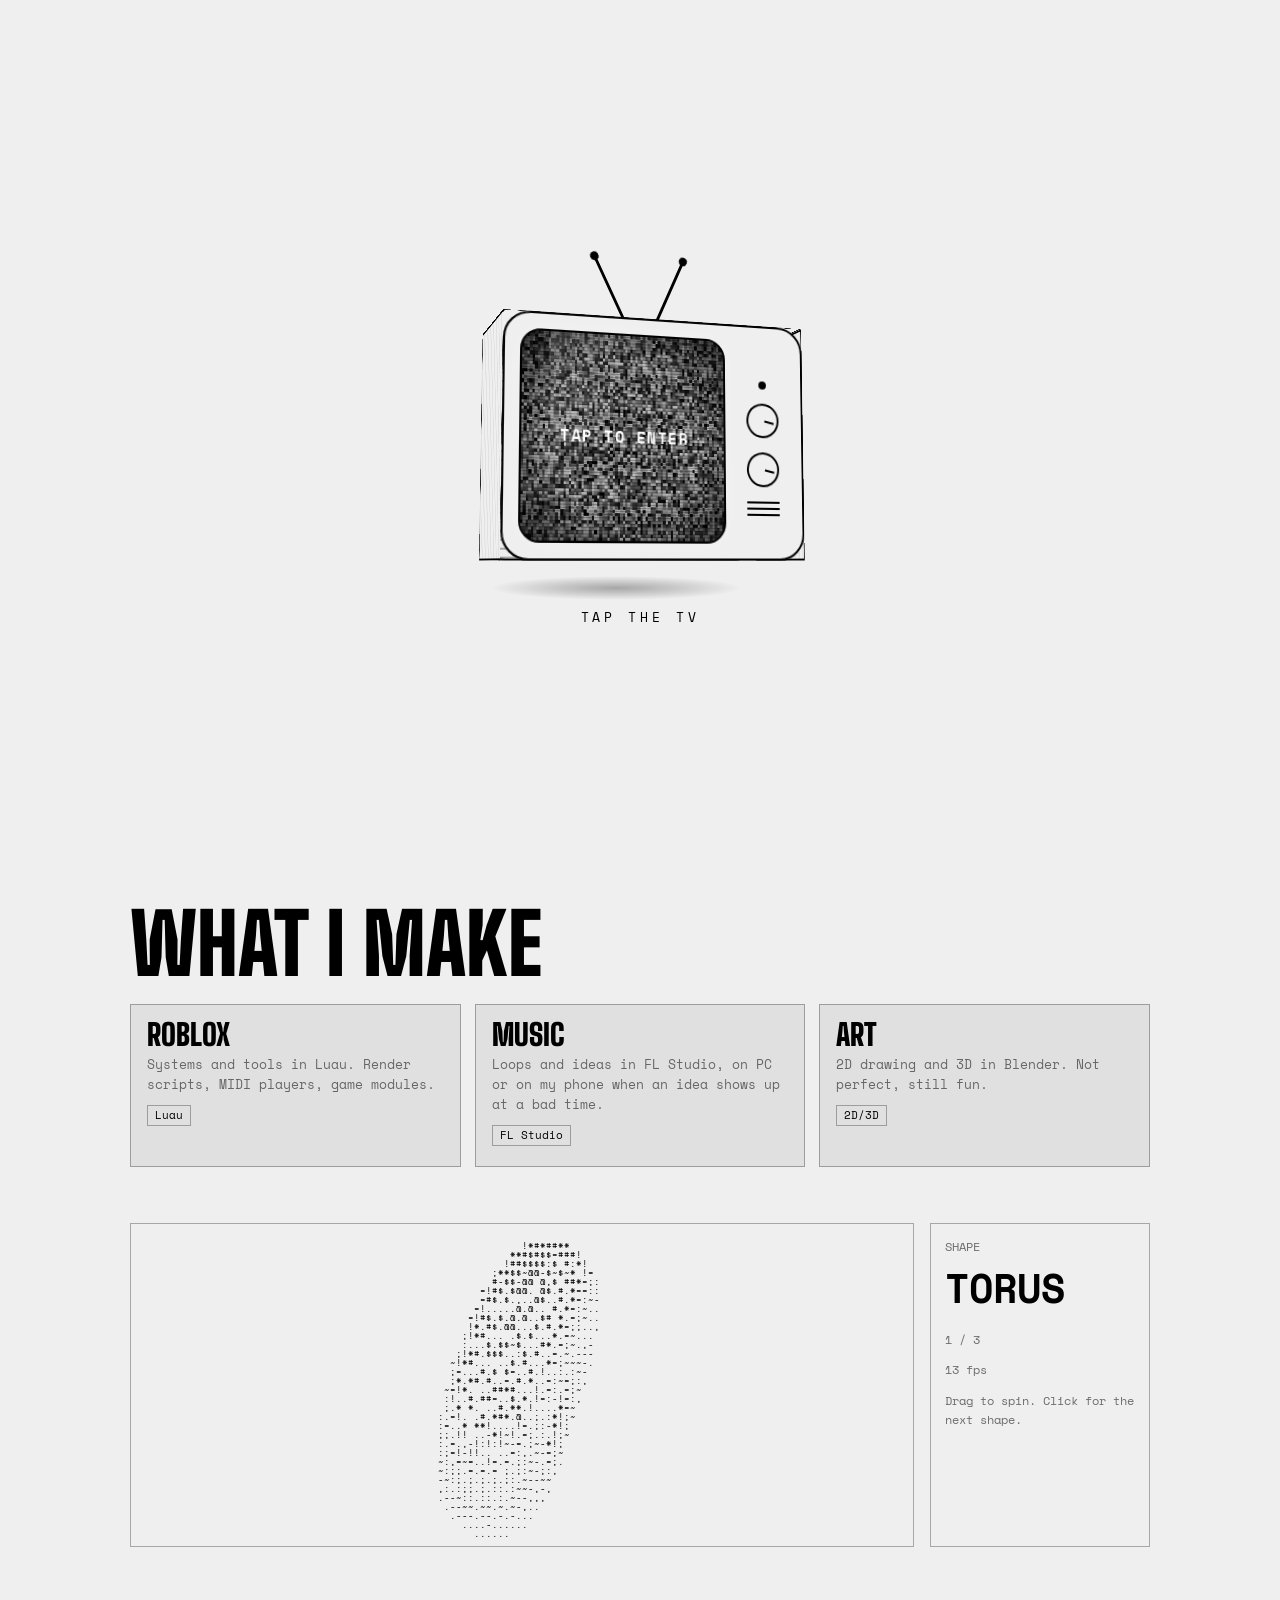
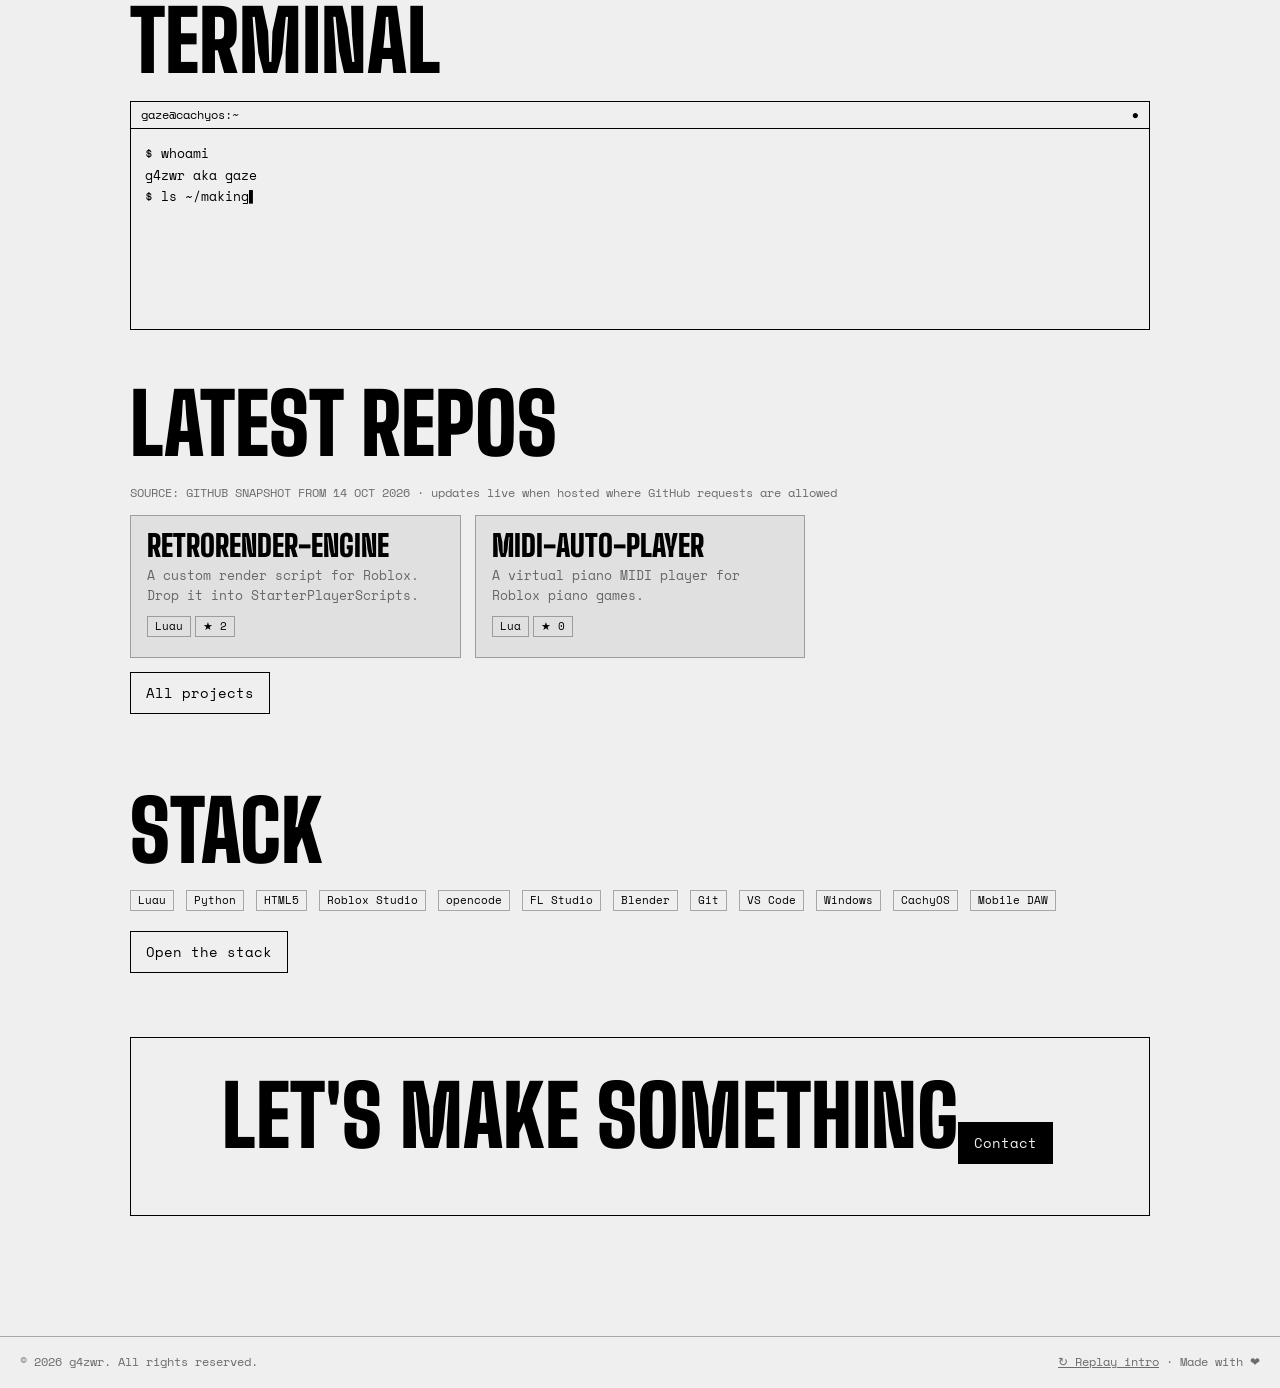
==== commit 1ece7e9e: "Remove sound toggle button from hero" ====
--- a/index.html
+++ b/index.html
@@ -187,7 +187,7 @@
       <h1 class="disp g" data-t="G4ZWR">G4ZWR</h1>
       <p class="aka">AKA GAZE · GAMEDEV</p>
       <p>Roblox systems in Luau, music, 2D and 3D art.</p>
-      <a class="btn s" href="/projects/" data-r>View projects</a><a class="btn" href="/contact/" data-r>Contact</a><button class="btn" id="heroSnd">▶/❚❚ Sound</button>
+      <a class="btn s" href="/projects/" data-r>View projects</a><a class="btn" href="/contact/" data-r>Contact</a>
     </div>
   </div>
 
@@ -446,7 +446,7 @@
  if(loaded&&tk===0){track=true;synth=false;label();setPlay(true);prefetch();return}
  tk=0;ti=0;tryTrack()}
 function toggle(){$("dock").style.display="block";if(!tried){tried=true;startTrack();return}setPlay(!playing)}
-$("dp").onclick=function(){setPlay(!playing)};$("heroSnd").onclick=toggle;
+$("dp").onclick=function(){setPlay(!playing)};
 $("vol").oninput=function(){init();mg.gain.value=muted?0:+$("vol").value};
 $("dm").onclick=function(){init();muted=!muted;mg.gain.value=muted?0:+$("vol").value;$("dm").textContent=muted?"UNMUTE":"MUTE"};
 var MN=["SCOPE","BARS","RING"];$("dz").onclick=function(){mode=(mode+1)%3;$("dz").textContent=MN[mode]};
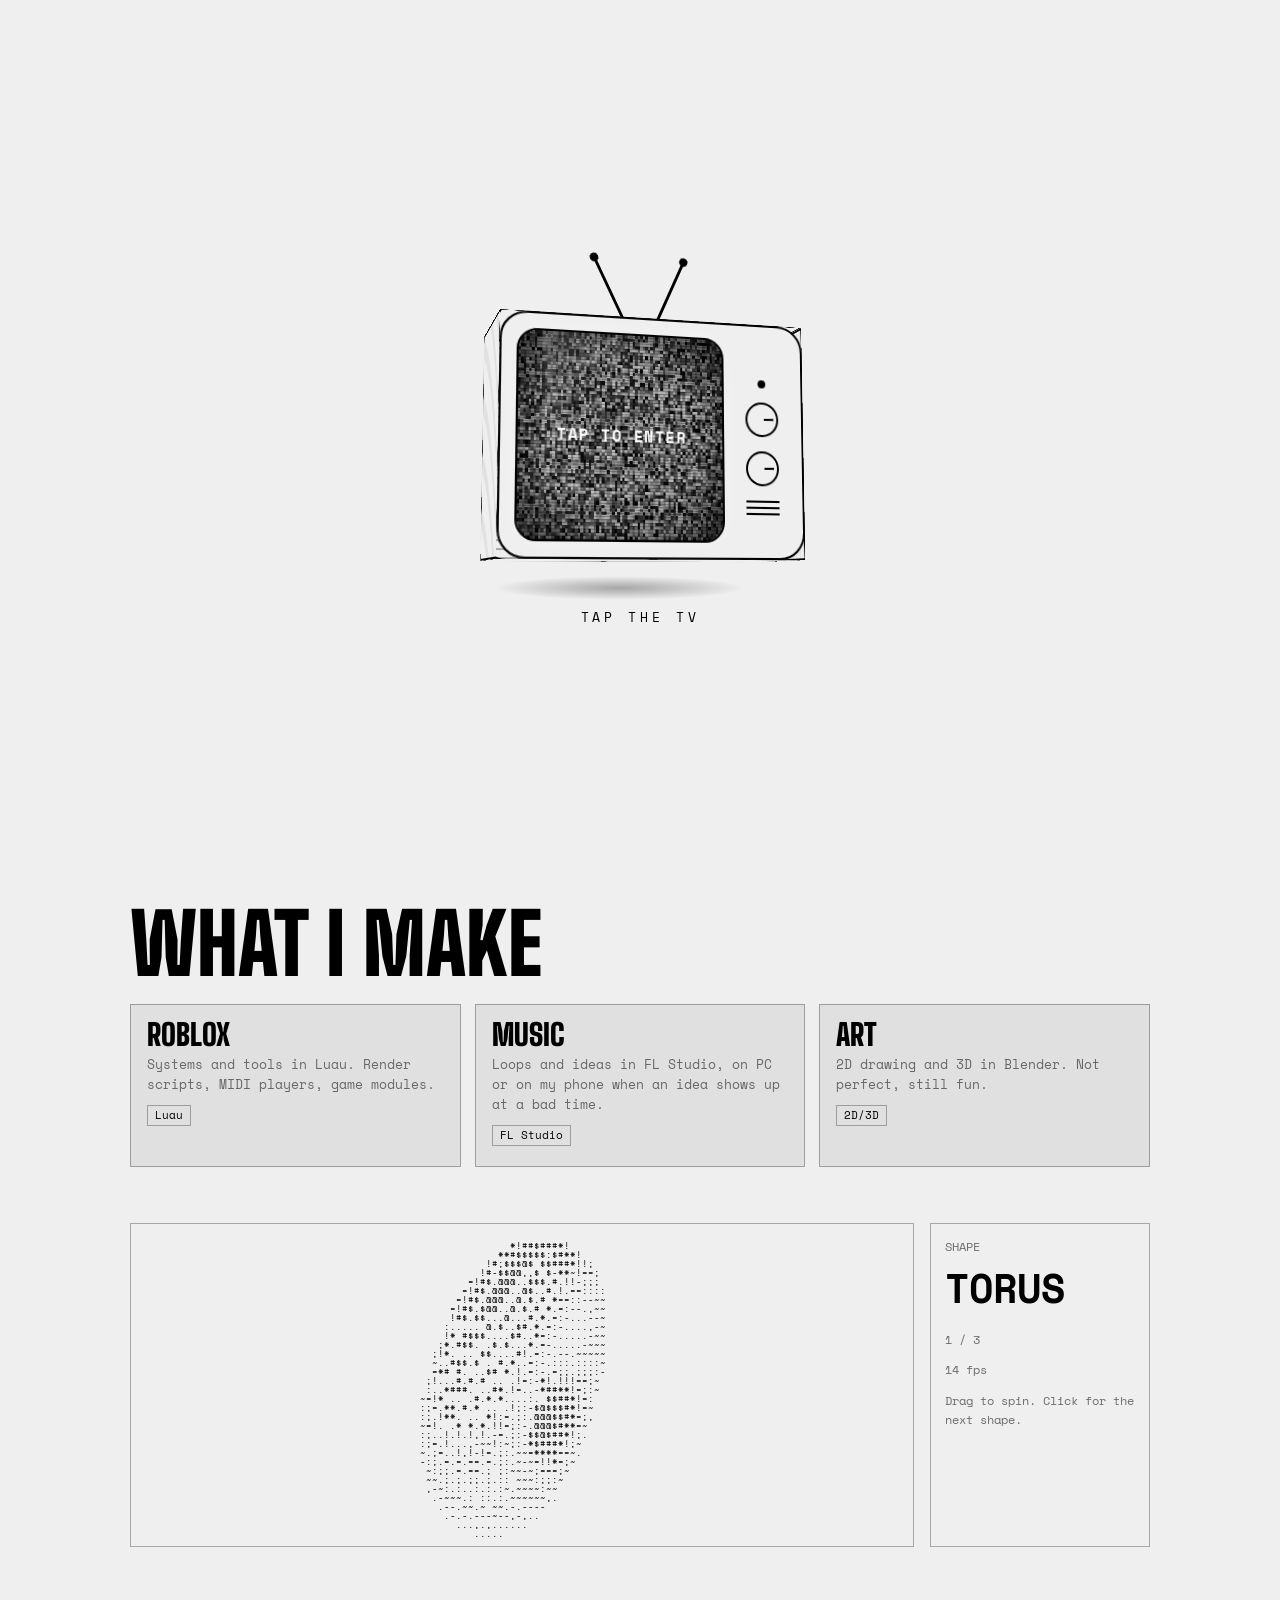
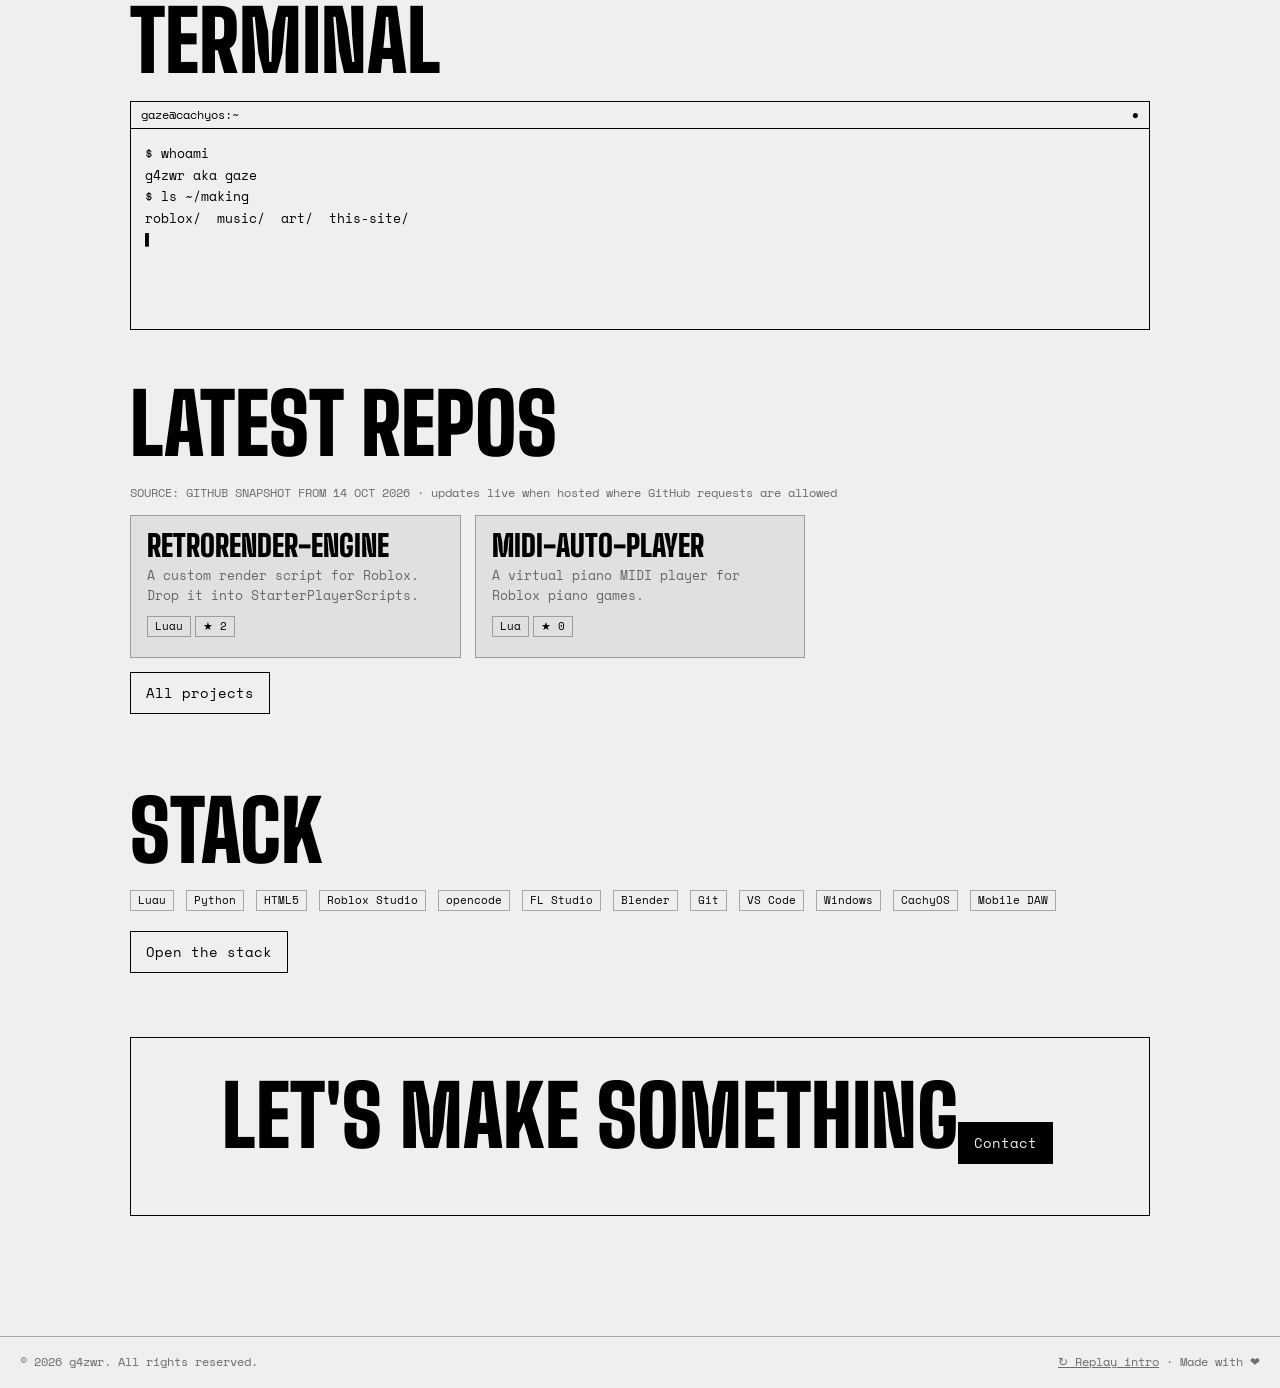
==== commit dc99dab4: "Update index.html" ====
--- a/index.html
+++ b/index.html
@@ -233,7 +233,7 @@
       <p>When I'm not I'm in FL Studio doing things too, on my PC or on my phone when an idea shows up at a bad time. I also draw a bit i know my drawing isnt good, which is the part that keeps everything else from feeling like worth nothing.</p>
       <p>I run Windows and CachyOS, keep my code on GitHub, and this site is my pile of experiments. If something broken, it's on purpose. Mostly.</p>
       <h3 class="disp g" data-t="FAST FACTS" style="font-size:34px;margin:26px 0 10px">Fast facts</h3>
-      <table><tr><td>What I do</td><td>Gamedev</td></tr><tr><td>Main tool</td><td>opencode</td></tr><tr><td>Music</td><td>FL Studio, PC + mobile</td></tr><tr><td>Runs on</td><td>Windows + CachyOS</td></tr><tr><td>My code</td><td><a href="https://github.com/g4zwr" target="_blank" rel="noopener">github.com/g4zwr</a></td></tr></table>
+      <table><tr><td>What I do</td><td>Gamedev</td></tr><tr><td>Main tool</td><td>opencode</td></tr><tr><td>Music</td><td>FL Studio, PC + mobile</td></tr><tr><td>Runs on</td><td>Windows + CachyOS</td></tr><tr><td>My code</td><td><a href="https://github.com/g4zwrr" target="_blank" rel="noopener">github.com/g4zwrr</a></td></tr></table>
     </div>
     <div>
       <h3 class="disp g" data-t="LOG" style="font-size:34px;margin:0 0 6px">Log</h3>
@@ -271,7 +271,7 @@
 ["opencode","Tool",85,"My main tool.","What I reach for first when I write code.","most of my repos"],
 ["FL Studio","Tool",80,"Music.","Loops and ideas, on PC or on my phone.","Gaze Loops"],
 ["Blender","Tool",55,"3D art.","Models and 3D art for projects.","3D art"],
-["Git","Tool",70,"Version control.","Everything lives on GitHub.","github.com/g4zwr"],
+["Git","Tool",70,"Version control.","Everything lives on GitHub.","github.com/g4zwrr"],
 ["VS Code","Tool",65,"Editor.","For when I want a regular editor.","scripts and web"],
 ["Windows","Env",80,"Main PC.","Where Roblox Studio and FL Studio run.","game dev, music"],
 ["CachyOS","Env",70,"Linux side.","My other setup, with my dotfiles.","CachyOS Dotfiles"],
@@ -284,7 +284,7 @@
 ["Reddit","https://www.reddit.com/user/g4zwr","I lurk more than I post.","My Reddit account. I mostly read and scroll, but I'll comment if something's interesting or somebody needs a hand.","my Reddit profile"],
 ["X","https://x.com/g4zwr_","Small thoughts and updates.","Quick updates and whatever's on my mind. Not very active, but I check it now and then.","my X profile"],
 ["Email","mailto:g4zwr@duck.com","For anything longer than a DM.","Best for longer messages, work stuff, or anything you don't want buried in a chat. I'll get back to you when I can. Opening this will launch your email app.","an email to g4zwr@duck.com"],
-["GitHub","https://github.com/g4zwr","My code, the messy parts included.","All my code is here. Some repos are clean, some are experiments I forgot about. Feel free to poke around, and stars are always nice.","my GitHub"]
+["GitHub","https://github.com/g4zwrr","My code, the messy parts included.","All my code is here. Some repos are clean, some are experiments I forgot about. Feel free to poke around, and stars are always nice.","my GitHub"]
 ];
 function esc(s){return String(s).replace(/[&<>"]/g,function(c){return{"&":"&amp;","<":"&lt;",">":"&gt;",'"':"&quot;"}[c]})}
 function toast(m){var t=$("toast");t.textContent=m;t.style.display="block";clearTimeout(toast.i);toast.i=setTimeout(function(){t.style.display="none"},2200)}
@@ -294,9 +294,9 @@
 setInterval(function(){if(document.documentElement.dataset.fx!=="full")return;var a=Q(".g");for(var i=0;i<2;i++){var e=a[Math.floor(Math.random()*a.length)];if(!e)continue;e.classList.add("hit");(function(x){setTimeout(function(){x.classList.remove("hit")},320)})(e)}},1400);
 
 /* repos: live fetch, sample fallback */
-var HIDE=["g4zwr","g4zwr.github.io"],REPOS=[{n:"RetroRender-Engine",d:"A custom render script for Roblox. Drop it into StarterPlayerScripts.",l:"Luau",s:2,u:"https://github.com/g4zwr/RetroRender-Engine"},{n:"Midi-Auto-Player",d:"A virtual piano MIDI player for Roblox piano games.",l:"Lua",s:0,u:"https://github.com/g4zwr/Midi-Auto-Player"}],SRC="SNAPSHOT";
+var HIDE=["g4zwr","g4zwr.github.io"],REPOS=[{n:"RetroRender-Engine",d:"A custom render script for Roblox. Drop it into StarterPlayerScripts.",l:"Luau",s:2,u:"https://github.com/g4zwrr/RetroRender-Engine"},{n:"Midi-Auto-Player",d:"A virtual piano MIDI player for Roblox piano games.",l:"Lua",s:0,u:"https://github.com/g4zwrr/Midi-Auto-Player"}],SRC="SNAPSHOT";
 function rcard(r){return '<a class="card" data-repo="'+esc(r.n)+'" target="_blank" rel="noopener" href="'+esc(r.u)+'"><h3>'+esc(r.n)+'</h3><p>'+esc(r.d)+'</p><span class="tag">'+esc(r.l)+'</span><span class="tag">★ '+r.s+'</span></a>'}
-function pcard(r){return '<div class="card sk" tabindex="0" role="button" aria-expanded="false"><div class="top"><h3>'+esc(r.n)+'</h3><span class="pl disp">+</span></div><p>'+esc(r.d)+'</p><span class="tag">'+esc(r.l)+'</span><span class="tag">★ '+r.s+'</span><div class="bd"><div><p class="st">github.com/g4zwr/'+esc(r.n)+'</p><a class="btn s" data-repo="'+esc(r.n)+'" target="_blank" rel="noopener" href="'+esc(r.u)+'">Open repo</a></div></div></div>'}
+function pcard(r){return '<div class="card sk" tabindex="0" role="button" aria-expanded="false"><div class="top"><h3>'+esc(r.n)+'</h3><span class="pl disp">+</span></div><p>'+esc(r.d)+'</p><span class="tag">'+esc(r.l)+'</span><span class="tag">★ '+r.s+'</span><div class="bd"><div><p class="st">github.com/g4zwrr/'+esc(r.n)+'</p><a class="btn s" data-repo="'+esc(r.n)+'" target="_blank" rel="noopener" href="'+esc(r.u)+'">Open repo</a></div></div></div>'}
 function renderRepos(){
   var msg=SRC==="LIVE"?"SOURCE: GITHUB API · "+REPOS.length+" REPOS":"SOURCE: GITHUB SNAPSHOT FROM 14 OCT 2026 · updates live when hosted where GitHub requests are allowed";
   $("hst").textContent=msg;$("pst").textContent=msg;
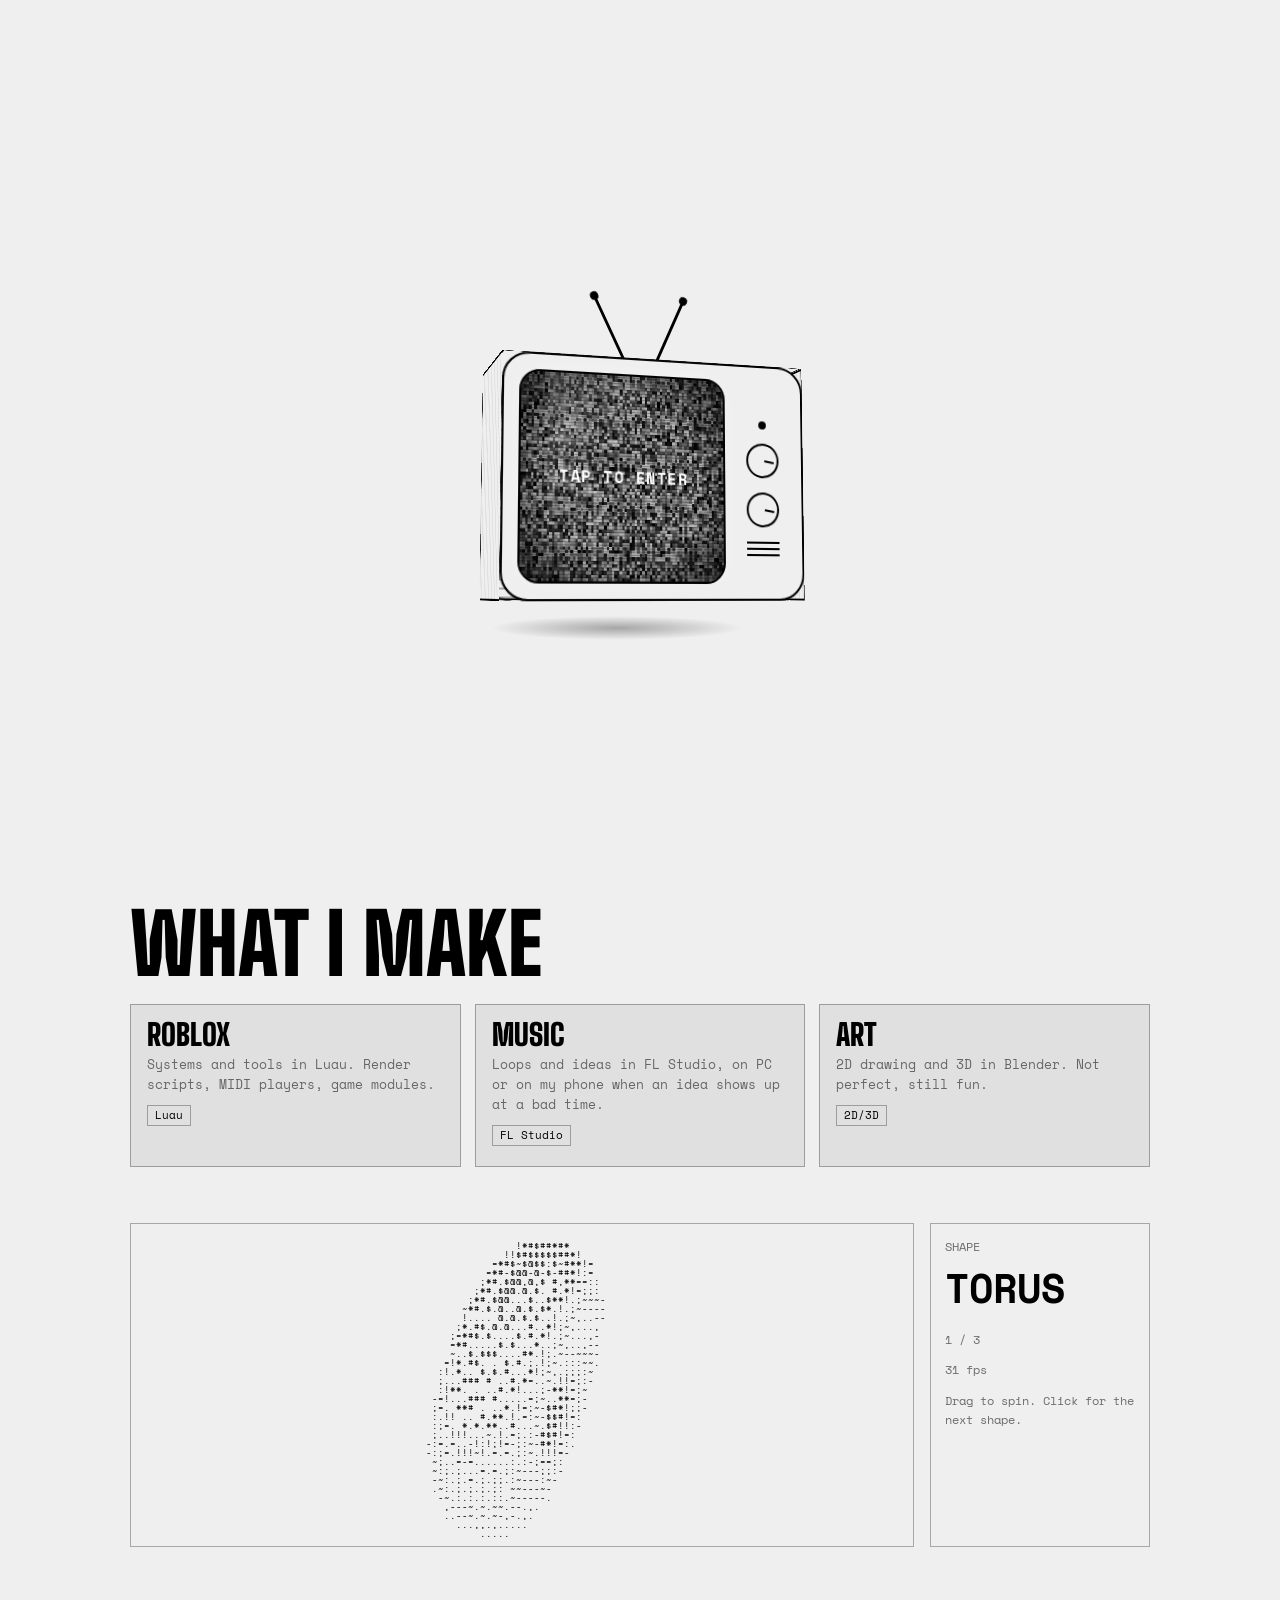
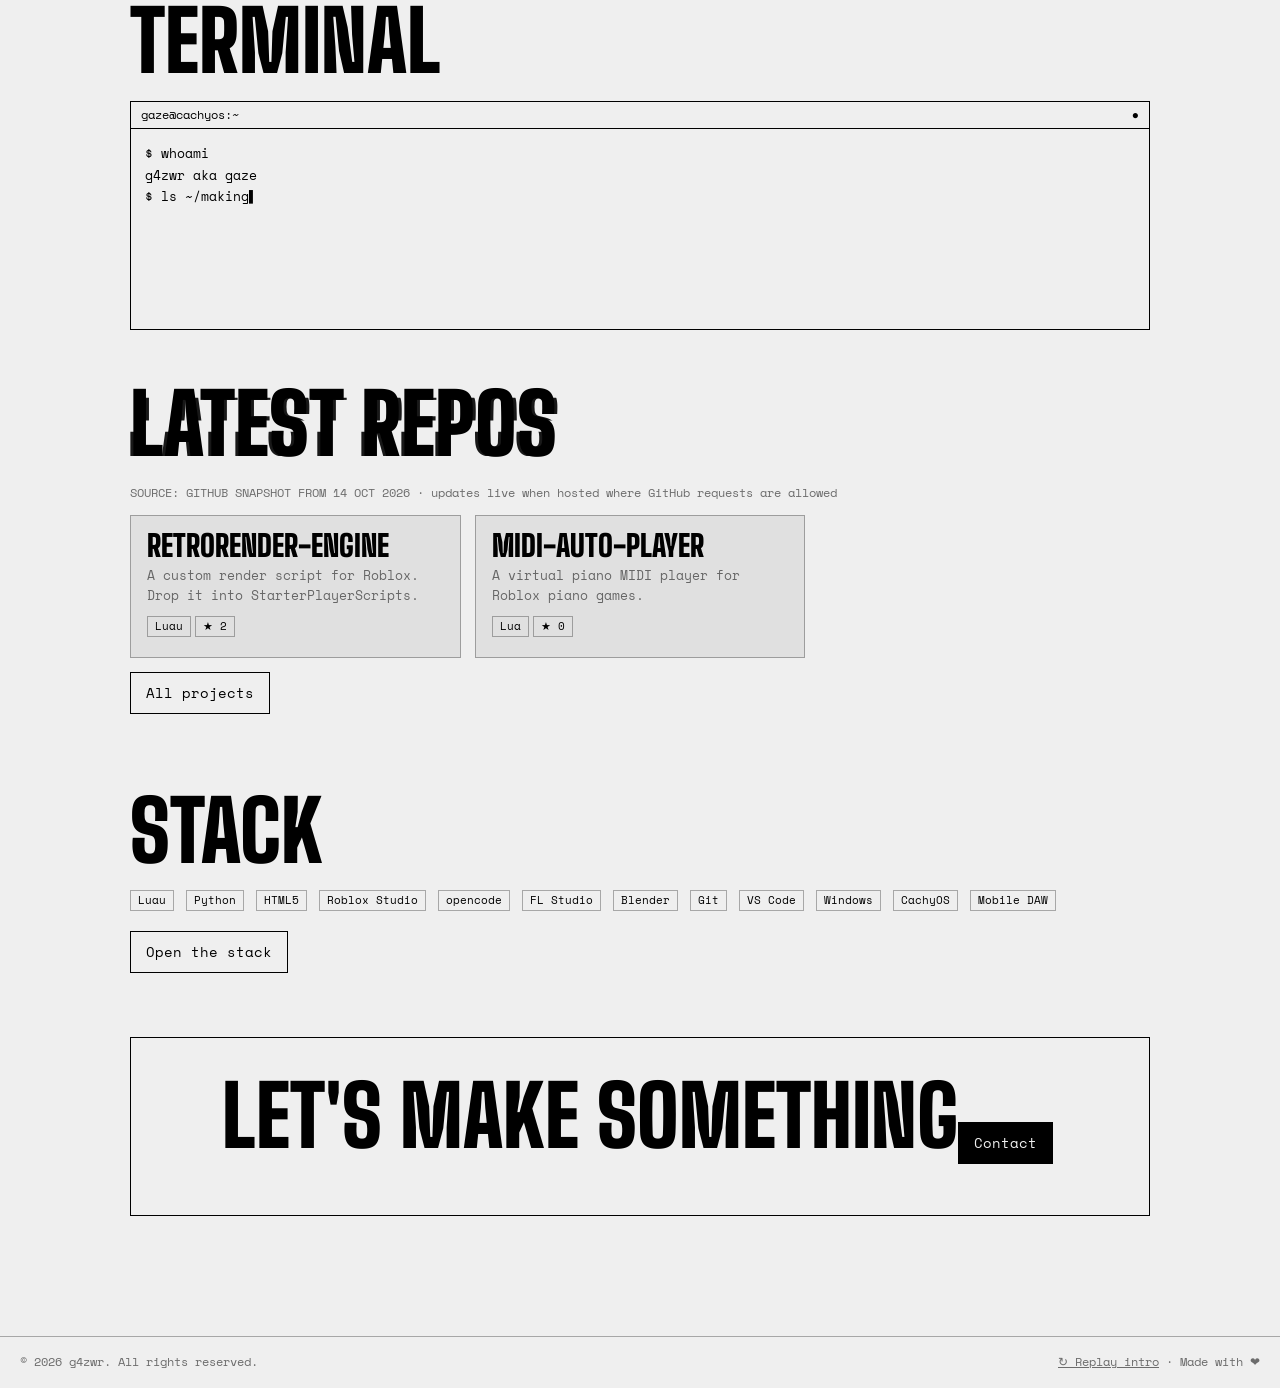
==== commit d88fb352: "Enhance index.html with new styles and scripts section Updated styles and added scripts section to i" ====
--- a/index.html
+++ b/index.html
@@ -9,9 +9,9 @@
 :root{--bg:#000;--fg:#fff;--dim:rgba(255,255,255,.55);--line:rgba(255,255,255,.28);--soft:rgba(255,255,255,.07);box-sizing:border-box;padding-top:env(safe-area-inset-top,0px);padding-bottom:env(safe-area-inset-bottom,0px)}
 @media(prefers-color-scheme:light){:root:not([data-theme="dark"]){--bg:#efefef;--fg:#000;--dim:rgba(0,0,0,.55);--line:rgba(0,0,0,.3);--soft:rgba(0,0,0,.06)}}
 :root[data-theme="dark"]{--bg:#000;--fg:#fff}
-*{box-sizing:border-box}
+*{box-sizing:border-box;-webkit-tap-highlight-color:transparent}
 html{height:100%;scroll-padding-top:env(safe-area-inset-top,0px)}
-body{margin:0;min-height:100%;background:var(--bg);color:var(--fg);font:15px/1.55 "Space Mono",ui-monospace,monospace;overflow-x:hidden}
+body{margin:0;min-height:100%;background:var(--bg);color:var(--fg);font:15px/1.55 "Space Mono",ui-monospace,monospace;overflow-x:hidden;-webkit-tap-highlight-color:transparent}
 #crt{position:fixed;inset:0;pointer-events:none;z-index:30;background:repeating-linear-gradient(0deg,transparent 0 2px,rgba(128,128,128,.08) 2px 3px)}
 a{color:inherit}
 .disp,.card h3,.logo{font-family:"Big Shoulders Display",Impact,sans-serif;font-weight:900;text-transform:uppercase;line-height:.9;margin:0}
@@ -118,9 +118,8 @@
 .slit{width:34px;height:2px;background:var(--fg);box-shadow:0 6px 0 var(--fg),0 12px 0 var(--fg)}
 .tv.pw .scr{animation:crt .65s steps(3) forwards}.tv.pw .scr span{display:none}
 @keyframes crt{0%{transform:none;filter:none}30%{transform:scale(1,.03);filter:brightness(4)}60%{transform:scale(1.03,.03);filter:brightness(9)}100%{transform:none;filter:brightness(2.2)}}
-#gc{letter-spacing:.3em;font-size:13px}
 #ld{display:none;position:absolute;top:50%;left:50%;transform:translate(-50%,-50%);letter-spacing:.3em;font-size:13px;white-space:nowrap}
-#gate.ld #ld{display:block}#gate.ld .sc,#gate.ld #gc{visibility:hidden}
+#gate.ld #ld{display:block}#gate.ld .sc{visibility:hidden}
 
 /* stack cards */
 .sk{cursor:pointer}.sk .top{display:flex;justify-content:space-between;gap:8px}
@@ -144,6 +143,26 @@
 .rv{opacity:0;transform:translateY(32px);transition:opacity .9s cubic-bezier(.76,0,.24,1),transform .9s cubic-bezier(.76,0,.24,1)}.rv.in{opacity:1;transform:none}
 [data-fx=off] .rv{opacity:1;transform:none;transition:none}
 
+/* scripts page */
+.lsc{border:1px solid var(--line);background:var(--soft);padding:18px;margin-bottom:22px}
+.lsc-h{display:flex;align-items:center;gap:14px;flex-wrap:wrap}
+.lsc-h h3{font-size:clamp(28px,5.5vw,48px);margin:0}
+.lsc-cp{margin-left:auto;flex:none;font:700 12px/1 "Space Mono",monospace;letter-spacing:.14em;padding:10px 15px;border:1px solid var(--fg);background:none;color:var(--fg);cursor:pointer;transition:background .18s ease,color .18s ease}
+.lsc-cp:hover,.lsc-cp:focus-visible{background:var(--fg);color:var(--bg)}
+.lsc-cp.ok{background:var(--fg);color:var(--bg)}
+.lsc-d{font-size:13px;color:var(--dim);margin:8px 0 14px}
+.lsc-img{width:100%;max-height:360px;object-fit:cover;border:1px solid var(--line);border-bottom:0;display:block;background:#000}
+.lsc-bar{display:flex;justify-content:space-between;gap:12px;align-items:center;border:1px solid var(--line);border-bottom:0;padding:4px 10px;font-size:11px;letter-spacing:.12em;color:var(--dim);background:var(--bg)}
+.lsc-code{margin:0;padding:16px;border:1px solid var(--line);background:var(--bg);overflow-x:auto;white-space:pre;font:13px/1.75 "Space Mono",ui-monospace,monospace;tab-size:2;cursor:text}
+.lsc-code code{font:inherit}
+.lsc-foot{margin-top:12px;display:flex;gap:8px;flex-wrap:wrap}
+.t-c{opacity:.45;font-style:italic}
+.t-s{opacity:.92;text-decoration:underline;text-decoration-color:var(--line);text-decoration-thickness:1px;text-underline-offset:3px}
+.t-k{font-weight:700}
+.t-n{font-weight:700;opacity:.85}
+.t-b{font-weight:700;border-bottom:1px dotted var(--dim)}
+@media(max-width:520px){.lsc-cp{margin-left:0;width:100%}}
+
 /* page transition */
 #pt{position:fixed;inset:0;z-index:60;pointer-events:none;display:none;grid-auto-flow:column;grid-auto-columns:1fr}#pt.on{display:grid}
 #pt i{background:var(--fg);transform:scaleY(0);transform-origin:top;outline:2px solid var(--fg);margin:0 -1px;position:relative}
@@ -168,13 +187,12 @@
     </div>
     <div class="f bk"></div><div class="f l"></div><div class="f r"></div><div class="f t"></div><div class="f b"></div>
   </div></div>
-  <p id="gc" class="g" data-t="TAP THE TV">TAP THE TV</p>
 </div>
 
 <header>
   <a class="logo" href="/" data-r>G4ZWR</a>
   <nav id="nav" aria-label="Primary">
-    <a href="/" data-r>HOME</a><a href="/projects/" data-r>PROJECTS</a><a href="/stack/" data-r>STACK</a><a href="/about/" data-r>ABOUT</a><a href="/contact/" data-r>CONTACT</a>
+    <a href="/" data-r>HOME</a><a href="/projects/" data-r>PROJECTS</a><a href="/scripts/" data-r>SCRIPTS</a><a href="/stack/" data-r>STACK</a><a href="/about/" data-r>ABOUT</a><a href="/contact/" data-r>CONTACT</a>
   </nav>
 </header>
 <div class="path" id="path">g4zwr.dev/</div>
@@ -216,6 +234,12 @@
   <div class="lb" id="lb"></div><p class="st" id="ll"></p>
   <input type="text" id="q" placeholder="Search projects…" aria-label="Search projects">
   <div class="grid" id="pg"></div>
+</section>
+
+<section class="view" id="v-scripts">
+  <h2 class="disp g" data-t="SCRIPTS">SCRIPTS</h2>
+  <p class="st">sum of my scripts, u can copy and execute in ur roblox executor or edit. its open sourced</p>
+  <div class="list" id="sl"></div>
 </section>
 
 <section class="view" id="v-stack">
@@ -294,7 +318,7 @@
 setInterval(function(){if(document.documentElement.dataset.fx!=="full")return;var a=Q(".g");for(var i=0;i<2;i++){var e=a[Math.floor(Math.random()*a.length)];if(!e)continue;e.classList.add("hit");(function(x){setTimeout(function(){x.classList.remove("hit")},320)})(e)}},1400);
 
 /* repos: live fetch, sample fallback */
-var HIDE=["g4zwr","g4zwr.github.io"],REPOS=[{n:"RetroRender-Engine",d:"A custom render script for Roblox. Drop it into StarterPlayerScripts.",l:"Luau",s:2,u:"https://github.com/g4zwrr/RetroRender-Engine"},{n:"Midi-Auto-Player",d:"A virtual piano MIDI player for Roblox piano games.",l:"Lua",s:0,u:"https://github.com/g4zwrr/Midi-Auto-Player"}],SRC="SNAPSHOT";
+var HIDE=["g4zwrr","g4zwrr.github.io"],REPOS=[{n:"RetroRender-Engine",d:"A custom render script for Roblox. Drop it into StarterPlayerScripts.",l:"Luau",s:2,u:"https://github.com/g4zwrr/RetroRender-Engine"},{n:"Midi-Auto-Player",d:"A virtual piano MIDI player for Roblox piano games.",l:"Lua",s:0,u:"https://github.com/g4zwrr/Midi-Auto-Player"}],SRC="SNAPSHOT";
 function rcard(r){return '<a class="card" data-repo="'+esc(r.n)+'" target="_blank" rel="noopener" href="'+esc(r.u)+'"><h3>'+esc(r.n)+'</h3><p>'+esc(r.d)+'</p><span class="tag">'+esc(r.l)+'</span><span class="tag">★ '+r.s+'</span></a>'}
 function pcard(r){return '<div class="card sk" tabindex="0" role="button" aria-expanded="false"><div class="top"><h3>'+esc(r.n)+'</h3><span class="pl disp">+</span></div><p>'+esc(r.d)+'</p><span class="tag">'+esc(r.l)+'</span><span class="tag">★ '+r.s+'</span><div class="bd"><div><p class="st">github.com/g4zwrr/'+esc(r.n)+'</p><a class="btn s" data-repo="'+esc(r.n)+'" target="_blank" rel="noopener" href="'+esc(r.u)+'">Open repo</a></div></div></div>'}
 function renderRepos(){
@@ -309,15 +333,23 @@
 }
 $("q").oninput=renderRepos;
 try{var ctl=new AbortController();setTimeout(function(){ctl.abort()},5000);
-fetch("https://api.github.com/users/g4zwr/repos?sort=pushed&per_page=30",{signal:ctl.signal}).then(function(r){if(!r.ok)throw 0;return r.json()}).then(function(j){var l=j.filter(function(r){return!r.fork&&HIDE.indexOf(r.name.toLowerCase())<0}).map(function(r){return{n:r.name,d:r.description||"No description yet.",l:r.language||"Other",s:r.stargazers_count,u:r.html_url}});if(l.length){REPOS=l;SRC="LIVE";renderRepos()}}).catch(function(){})}catch(e){}
+fetch("https://api.github.com/users/g4zwrr/repos?sort=pushed&per_page=30",{signal:ctl.signal}).then(function(r){if(!r.ok)throw 0;return r.json()}).then(function(j){
+  var l=j.filter(function(r){
+    var name=r.name.toLowerCase();
+    return !r.fork && HIDE.indexOf(name)<0 && name.indexOf("redirect")===-1;
+  }).map(function(r){
+    return{n:r.name,d:r.description||"No description yet.",l:r.language||"Other",s:r.stargazers_count,u:r.html_url}
+  });
+  if(l.length){REPOS=l;SRC="LIVE";renderRepos()}
+}).catch(function(){})}catch(e){}
 
 /* about log */
-var LOG=[{t:"repo",x:"g4zwr.github.io: 51 commits so far, and this site lives there"},{t:"repo",x:"RetroRender-Engine: a custom render script for Roblox, in Luau"},{t:"repo",x:"Midi-Auto-Player: a virtual piano MIDI player for Roblox piano games"}];
+var LOG=[{t:"repo",x:"g4zwrr.github.io: 51 commits so far, and this site lives there"},{t:"repo",x:"RetroRender-Engine: a custom render script for Roblox, in Luau"},{t:"repo",x:"Midi-Auto-Player: a virtual piano MIDI player for Roblox piano games"}];
 function ago(d){var m=(Date.now()-new Date(d))/6e4;return m<60?Math.max(1,Math.round(m))+"m":m<1440?Math.round(m/60)+"h":Math.round(m/1440)+"d"}
 function renderLog(l,live){$("lg").innerHTML=l.map(function(e){return"<li><span>"+esc(e.t)+"</span>"+esc(e.x)+"</li>"}).join("");$("lgs").textContent=live?"SOURCE: GITHUB EVENTS · LIVE":"SOURCE: GITHUB SNAPSHOT · live log loads when hosted where GitHub requests are allowed"}
 renderLog(LOG,false);
 try{var c2=new AbortController();setTimeout(function(){c2.abort()},5000);
-fetch("https://api.github.com/users/g4zwr/events/public?per_page=30",{signal:c2.signal}).then(function(r){if(!r.ok)throw 0;return r.json()}).then(function(j){var o=[];j.forEach(function(e){var rn=e.repo.name.split("/")[1],x=null;
+fetch("https://api.github.com/users/g4zwrr/events/public?per_page=30",{signal:c2.signal}).then(function(r){if(!r.ok)throw 0;return r.json()}).then(function(j){var o=[];j.forEach(function(e){var rn=e.repo.name.split("/")[1],x=null;
  if(e.type==="PushEvent"&&e.payload.commits&&e.payload.commits.length)x="pushed to "+rn+": "+e.payload.commits[e.payload.commits.length-1].message.split("\n")[0];
  else if(e.type==="CreateEvent"&&e.payload.ref_type==="repository")x="created "+rn;else if(e.type==="WatchEvent")x="starred "+rn;else if(e.type==="ForkEvent")x="forked "+rn;
  if(x&&o.length<8)o.push({t:ago(e.created_at),x:x})});if(o.length)renderLog(o,true)}).catch(function(){})}catch(e){}
@@ -347,7 +379,7 @@
 addEventListener("keydown",function(e){if(e.key==="Escape"&&cf.style.display==="flex")closeCf()});
 
 /* fake routing */
-var R={"":"home","projects":"projects","stack":"stack","about":"about","contact":"contact"},cur="home";
+var R={"":"home","projects":"projects","scripts":"scripts","stack":"stack","about":"about","contact":"contact"},cur="home";
 var fxT=document.createElement("canvas");fxT.style.cssText="position:fixed;inset:0;width:100%;height:100%;z-index:60;pointer-events:none;image-rendering:pixelated;display:none";document.body.appendChild(fxT);
 function route(p){p=(p||"").replace(/^#?\/?/,"").replace(/\/$/,"");var k=R.hasOwnProperty(p)?p:"";cur=R[k];
   Q(".view").forEach(function(v){v.classList.remove("on")});$("v-"+cur).classList.add("on");
@@ -358,7 +390,7 @@
 /* channel-change transition: fade to solid, swap, columns retract */
 var busy=false;
 function chInfo(h){var p=(h||"").replace(/^#?\/?/,"").replace(/\/$/,""),k=R.hasOwnProperty(p)?p:"";return"CH 0"+(Object.keys(R).indexOf(k)+1)+" // "+(k||"home").toUpperCase()}
-function pick(v){var a=[].slice.call($("v-"+v).querySelectorAll("h1,h2,h3,p,.card,table,.btn,#ascii,.spec,input,textarea,.chips,.lb,li,label"));return a.filter(function(e){return!a.some(function(o){return o!==e&&o.contains(e)})})}
+function pick(v){var a=[].slice.call($("v-"+v).querySelectorAll("h1,h2,h3,p,.card,.lsc,table,.btn,#ascii,.spec,input,textarea,.chips,.lb,li,label"));return a.filter(function(e){return!a.some(function(o){return o!==e&&o.contains(e)})})}
 function channel(cb,label){var d=document.documentElement;
  if(d.dataset.fx==="off"||RM){cb();return}
  if(busy){pendC=[cb,label];return}
@@ -380,7 +412,7 @@
 /* intro gate */
 var gate=$("gate"),tv=$("tv"),sx=$("stat").getContext("2d"),gOn=false,nRun=false,pw=false,tvRun=false,lastMove=0,tgt={x:0,y:0},cu={x:0,y:0},RM=matchMedia("(prefers-reduced-motion:reduce)").matches;
 function noise(){if(!gate.classList.contains("on")){nRun=false;return}var d=sx.createImageData(80,60),b=d.data;for(var i=0;i<b.length;i+=4){var v=Math.random()*255;b[i]=b[i+1]=b[i+2]=v;b[i+3]=255}sx.putImageData(d,0,0);setTimeout(function(){requestAnimationFrame(noise)},50)}
-function openGate(){gOn=true;pw=false;tv.className="tv";$("scn").className="sc";$("scn").style.transform=$("scn").style.filter=gate.style.transform=gate.style.filter=gate.style.opacity="";$("gc").style.opacity="";gate.className="on"+(ready?"":" ld");if(!nRun){nRun=true;noise()}if(!tvRun){tvRun=true;requestAnimationFrame(tvLoop)}}
+function openGate(){gOn=true;pw=false;tv.className="tv";$("scn").className="sc";$("scn").style.transform=$("scn").style.filter=gate.style.transform=gate.style.filter=gate.style.opacity="";gate.className="on"+(ready?"":" ld");if(!nRun){nRun=true;noise()}if(!tvRun){tvRun=true;requestAnimationFrame(tvLoop)}}
 addEventListener("pointermove",function(e){tgt.y=(e.clientX/innerWidth-.5)*2*30;tgt.x=-(e.clientY/innerHeight-.5)*2*18;lastMove=performance.now()});
 function tvLoop(t){if(!gate.classList.contains("on")){tvRun=false;return}
  if(pw){cu.x*=.85;cu.y*=.85}else{if(!RM&&t-lastMove>2500){tgt.y=Math.sin(t/1500)*24;tgt.x=Math.sin(t/2300)*8}cu.x+=(tgt.x-cu.x)*.1;cu.y+=(tgt.y-cu.y)*.1}
@@ -390,7 +422,7 @@
 function zoomIn(done){var sc=$("scn");tw(1200,function(e,k){sc.style.transform="scale("+(1+e*e*16).toFixed(3)+")";sc.style.filter="brightness("+(1+e*2.5).toFixed(2)+")";gate.style.opacity=k<.7?1:1-eIO((k-.7)/.3)},eIO,done)}
 function intro(){if(RM||document.documentElement.dataset.fx==="off")return;pick(cur).slice(0,14).forEach(function(e,j){e.animate([{opacity:0,transform:"translateY(34px)"},{opacity:1,transform:"none"}],{duration:900,delay:j*70,easing:"cubic-bezier(.76,0,.24,1)",fill:"backwards"})})}
 function enter(){if(!gOn||!ready)return;gOn=false;pw=true;$("dock").style.display="block";if(!tried){tried=true;startTrack()}
- tv.className="tv pw";$("gc").style.opacity=0;
+ tv.className="tv pw";
  var fin=function(){gate.className="";gate.style.opacity="";$("scn").style.transform=$("scn").style.filter="";intro()};
  if(RM){fin();return}
  setTimeout(function(){zoomIn(fin)},450)}
@@ -493,8 +525,108 @@
  var L=TL[li];if(L.charAt(0)==="$"){ci++;el.textContent=buf+L.slice(0,ci)+"▌";if(ci<L.length){setTimeout(step,45+Math.random()*50);return}buf+=L+"\n";ci=0;li++;setTimeout(step,350);return}
  buf+=L+"\n";el.textContent=buf+"▌";li++;if(li>=TL.length){setTimeout(function(){buf="";li=0;ci=0;step()},3500);return}setTimeout(step,550)}step()})();
 
+/* ================= SCRIPTS PAGE ================= */
+var LKW={and:1,break:1,do:1,else:1,elseif:1,end:1,false:1,for:1,function:1,goto:1,if:1,in:1,local:1,nil:1,not:1,or:1,repeat:1,return:1,then:1,true:1,until:1,while:1};
+var LBUILTIN={game:1,workspace:1,script:1,loadstring:1,HttpGet:1,HttpGetAsync:1,Instance:1,Enum:1,task:1,print:1,warn:1,error:1,pairs:1,ipairs:1,require:1,typeof:1,tostring:1,tonumber:1,pcall:1,xpcall:1,setmetatable:1,getmetatable:1,getgenv:1,getrenv:1,wait:1,spawn:1,delay:1,tick:1,os:1,string:1,table:1,math:1,Vector3:1,CFrame:1,Color3:1,UDim2:1,BrickColor:1,Players:1,HttpService:1,RunService:1,UserInputService:1,TweenService:1,ReplicatedStorage:1,StarterGui:1,Lighting:1,Debris:1};
+function ltok(cls,txt){return '<span class="t-'+cls+'">'+esc(txt)+'</span>'}
+function lhl(src){
+  var re=/--\[\[[\s\S]*?\]\]|--[^\n]*|\[\[[\s\S]*?\]\]|"(?:\\.|[^"\\\n])*"|'(?:\\.|[^'\\\n])*'|0[xX][0-9a-fA-F]+|\d+(?:\.\d+)?(?:[eE][+-]?\d+)?|[A-Za-z_]\w*|[\s\S]/g,out="",m;
+  while((m=re.exec(src))){
+    var t=m[0];
+    if(t.charAt(0)==="-"&&t.charAt(1)==="-") out+=ltok("c",t);
+    else if(/^\[\[/.test(t)||/^["']/.test(t)) out+=ltok("s",t);
+    else if(/^[0-9]/.test(t)) out+=ltok("n",t);
+    else if(LKW.hasOwnProperty(t)) out+=ltok("k",t);
+    else if(LBUILTIN.hasOwnProperty(t)) out+=ltok("b",t);
+    else out+=esc(t);
+  }
+  return out;
+}
+
+var SCRIPTS=[
+  {
+    id:"fe-ugc",
+    name:"Fe UGC Animation",
+    file:"fe_ugc.lua",
+    desc:"Loads the FE UGC animation script straight from the host.",
+    code:'loadstring(game:HttpGet("https://g4zwr.is-a.dev/FE_UGC.lua"))()',
+    link:"https://g4zwr.is-a.dev/FE_UGC.lua",
+    linkLabel:"Open source",
+    image:"https://raw.githubusercontent.com/g4zwrr/g4zwrr.github.io/main/Screenshot_20261023-114943.jpg"
+  },
+  {
+    id:"emotes",
+    name:"Gaze emotes Continued",
+    file:"emotes.lua",
+    desc:"The continued emotes script. Loads straight from the host.",
+    code:'loadstring(game:HttpGet("https://g4zwr.is-a.dev/emotes.lua"))()',
+    link:"https://g4zwr.is-a.dev/emotes.lua",
+    linkLabel:"Open source",
+    image:"https://scriptblox.com/images/script/0-1790451504604.jpg"
+  }
+];
+
+function renderScripts(){
+  $("sl").innerHTML=SCRIPTS.map(function(s){
+    return '<article class="lsc" id="s-'+s.id+'">'
+      + '<div class="lsc-h"><h3 class="disp g" data-t="'+esc(s.name)+'">'+esc(s.name)+'</h3>'
+      + '<button class="lsc-cp" type="button" data-id="'+s.id+'" aria-label="Copy the '+esc(s.name)+' script">COPY</button></div>'
+      + '<p class="lsc-d">'+esc(s.desc)+'</p>'
+      + (s.image ? '<img class="lsc-img" src="'+esc(s.image)+'" alt="'+esc(s.name)+' screenshot" loading="lazy">' : '')
+      + '<div class="lsc-bar"><span>LUA</span><span>'+esc(s.file)+'</span></div>'
+      + '<pre class="lsc-code"><code>'+lhl(s.code)+'</code></pre>'
+      + '<div class="lsc-foot"><a class="btn" href="'+esc(s.link)+'" target="_blank" rel="noopener">'+esc(s.linkLabel)+'</a></div>'
+      + '</article>';
+  }).join("");
+}
+
+function fallbackCopy(t){
+  try{
+    var ta=document.createElement("textarea");
+    ta.value=t;ta.setAttribute("readonly","");
+    ta.style.cssText="position:fixed;top:0;left:-9999px;opacity:0";
+    document.body.appendChild(ta);
+    ta.select();ta.setSelectionRange(0,t.length);
+    var ok=document.execCommand("copy");
+    document.body.removeChild(ta);
+    return ok;
+  }catch(e){return false}
+}
+function copyText(t){
+  if(navigator.clipboard&&window.isSecureContext){
+    return navigator.clipboard.writeText(t).then(function(){return true}).catch(function(){return fallbackCopy(t)});
+  }
+  return Promise.resolve(fallbackCopy(t));
+}
+
+document.addEventListener("click",function(e){
+  var btn=e.target.closest(".lsc-cp");
+  if(btn){
+    var s=null;
+    for(var i=0;i<SCRIPTS.length;i++) if(SCRIPTS[i].id===btn.dataset.id) s=SCRIPTS[i];
+    if(!s) return;
+    copyText(s.code).then(function(ok){
+      if(ok){
+        btn.classList.add("ok");btn.textContent="COPIED";toast("COPIED TO CLIPBOARD");
+        clearTimeout(btn._t);
+        btn._t=setTimeout(function(){btn.classList.remove("ok");btn.textContent="COPY"},1600);
+      } else {
+        toast("COPY FAILED — SELECT THE CODE MANUALLY");
+      }
+    });
+    return;
+  }
+  var pre=e.target.closest(".lsc-code");
+  if(pre){
+    try{
+      var r=document.createRange();r.selectNodeContents(pre);
+      var sel=getSelection();sel.removeAllRanges();sel.addRange(r);
+    }catch(err){}
+  }
+});
+
 /* boot */
-rs("");renderRepos();applyG();route(location.hash);
+rs("");renderRepos();renderScripts();applyG();route(location.hash);
 preload();openGate();
 </script>
 </body>
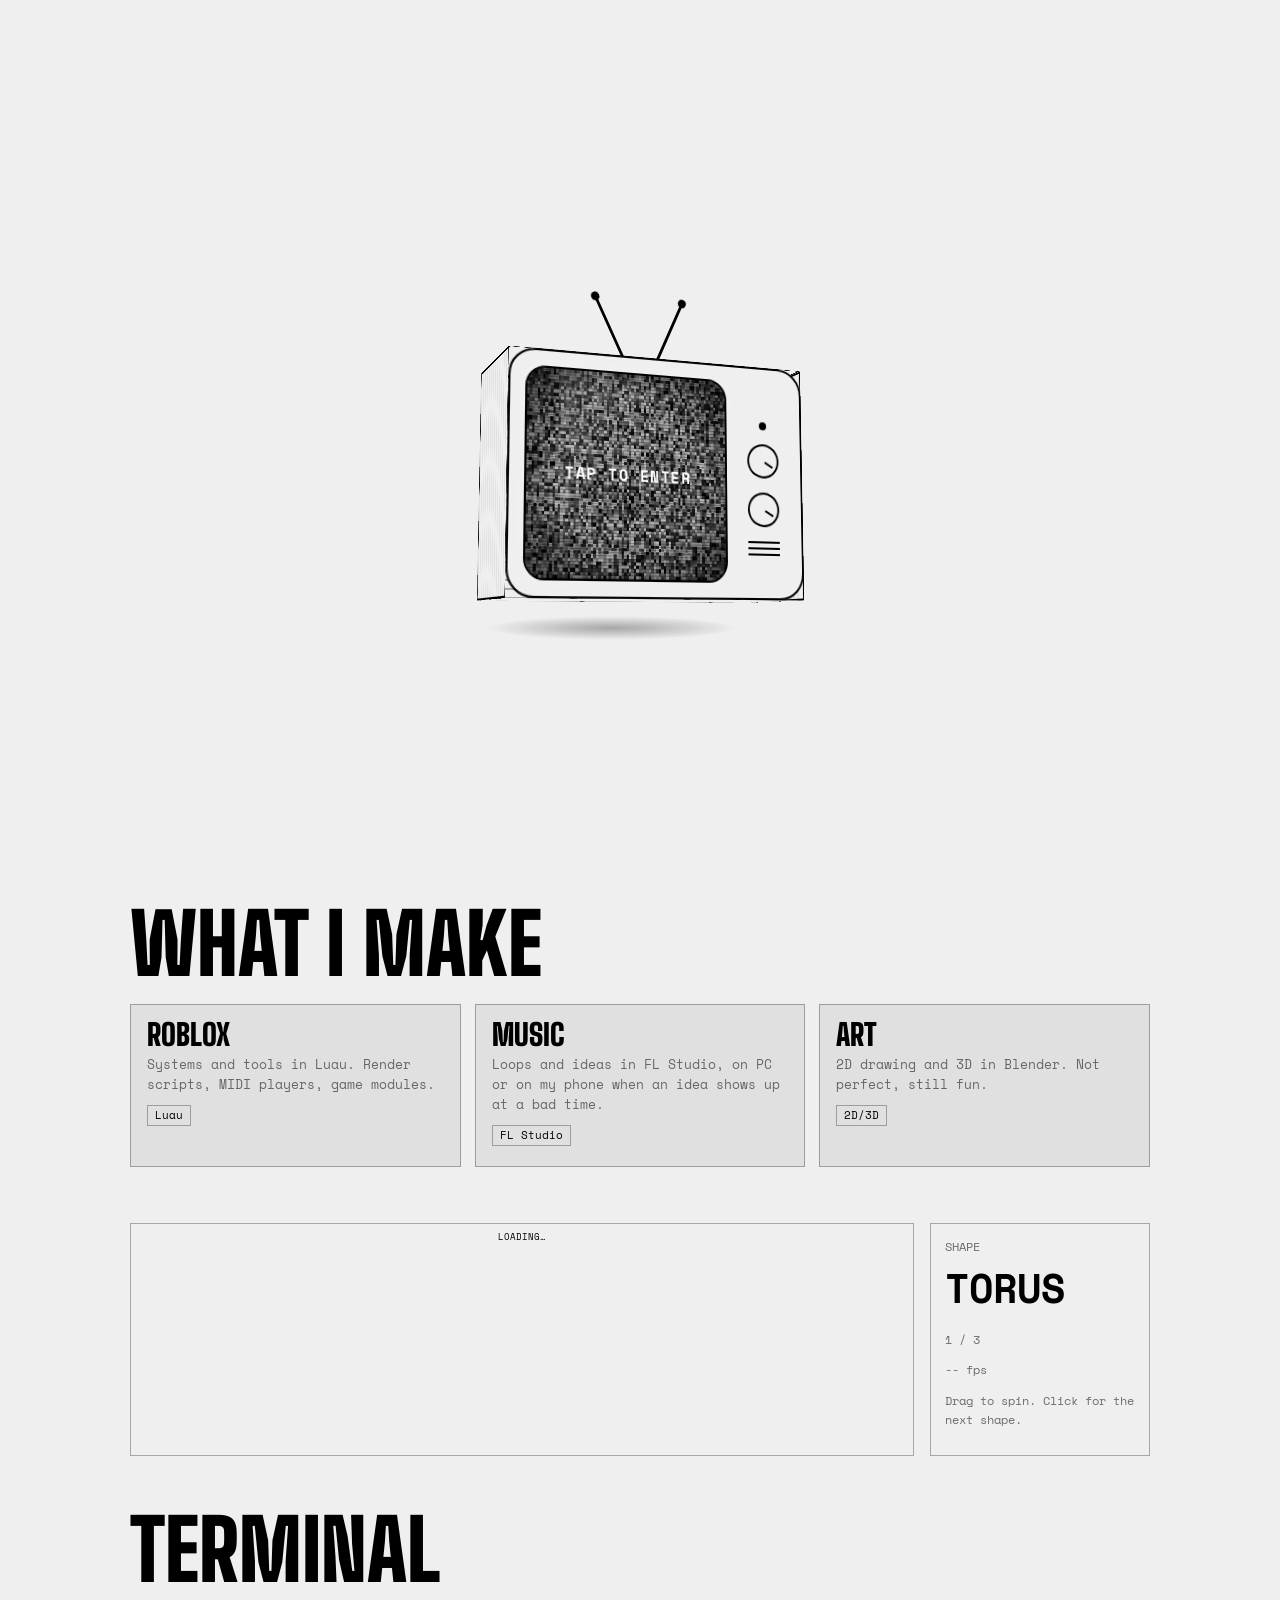
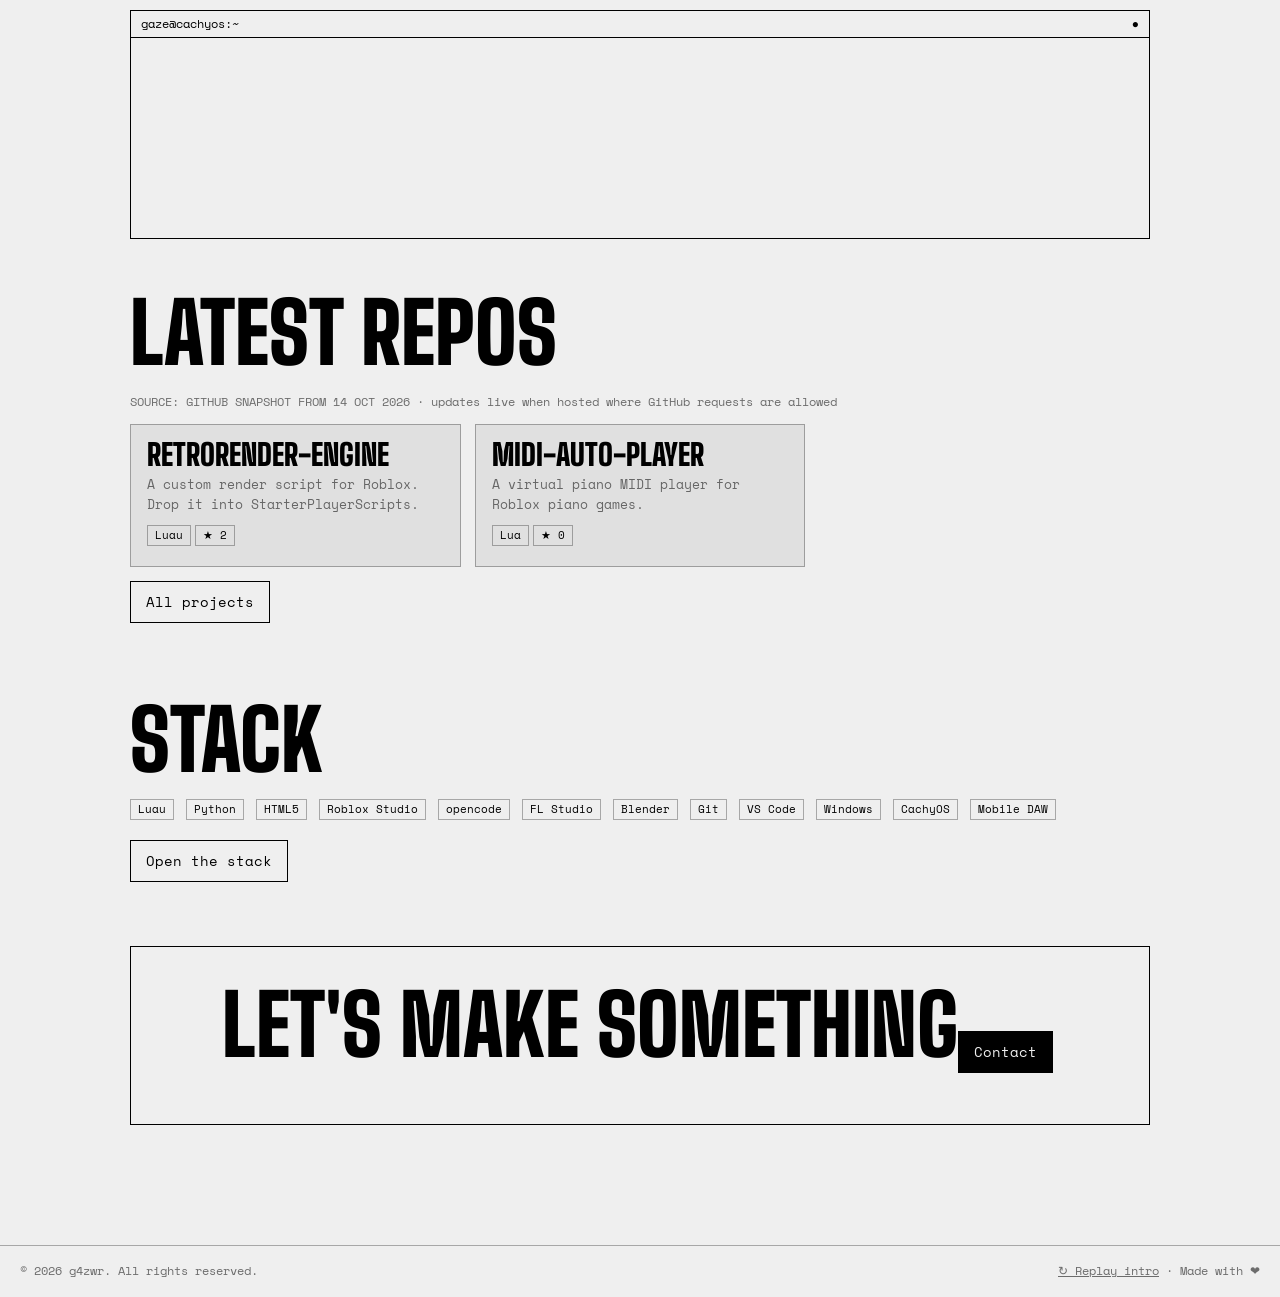
==== commit 6026cfac: "Modify index.html for content and style updates Updated various elements in index.html including lin" ====
--- a/index.html
+++ b/index.html
@@ -4,6 +4,8 @@
 <meta charset="utf-8">
 <meta name="viewport" content="width=device-width, initial-scale=1, viewport-fit=cover">
 <title>g4zwr · aka gaze — Gamedev</title>
+<link rel="preconnect" href="https://fonts.googleapis.com">
+<link rel="preconnect" href="https://fonts.gstatic.com" crossorigin>
 <link rel="stylesheet" href="https://fonts.googleapis.com/css2?family=Big+Shoulders+Display:wght@700;900&family=Space+Mono:wght@400;700&display=swap">
 <style>
 :root{--bg:#000;--fg:#fff;--dim:rgba(255,255,255,.55);--line:rgba(255,255,255,.28);--soft:rgba(255,255,255,.07);box-sizing:border-box;padding-top:env(safe-area-inset-top,0px);padding-bottom:env(safe-area-inset-bottom,0px)}
@@ -147,8 +149,10 @@
 .lsc{border:1px solid var(--line);background:var(--soft);padding:18px;margin-bottom:22px}
 .lsc-h{display:flex;align-items:center;gap:14px;flex-wrap:wrap}
 .lsc-h h3{font-size:clamp(28px,5.5vw,48px);margin:0}
-.lsc-cp{margin-left:auto;flex:none;font:700 12px/1 "Space Mono",monospace;letter-spacing:.14em;padding:10px 15px;border:1px solid var(--fg);background:none;color:var(--fg);cursor:pointer;transition:background .18s ease,color .18s ease}
-.lsc-cp:hover,.lsc-cp:focus-visible{background:var(--fg);color:var(--bg)}
+.lsc-cp{}
+.lsc-os{opacity:.6;transition:opacity .18s ease}
+.lsc-os:hover{opacity:1}
+.lsc-cp:focus-visible{background:var(--fg);color:var(--bg)}
 .lsc-cp.ok{background:var(--fg);color:var(--bg)}
 .lsc-d{font-size:13px;color:var(--dim);margin:8px 0 14px}
 .lsc-img{width:100%;max-height:360px;object-fit:cover;border:1px solid var(--line);border-bottom:0;display:block;background:#000}
@@ -161,7 +165,7 @@
 .t-k{font-weight:700}
 .t-n{font-weight:700;opacity:.85}
 .t-b{font-weight:700;border-bottom:1px dotted var(--dim)}
-@media(max-width:520px){.lsc-cp{margin-left:0;width:100%}}
+@media(max-width:520px){.lsc-foot .btn,.lsc-cp{flex:1 1 100%;text-align:center}}
 
 /* page transition */
 #pt{position:fixed;inset:0;z-index:60;pointer-events:none;display:none;grid-auto-flow:column;grid-auto-columns:1fr}#pt.on{display:grid}
@@ -170,6 +174,8 @@
 #ptl small{display:block;font:700 14px "Space Mono",monospace;letter-spacing:.4em}
 body.lock,body.lock *{pointer-events:none!important}
 .scr{box-shadow:0 0 26px rgba(255,255,255,.22)}
+.tv.zm .f.bk,.tv.zm .f.l,.tv.zm .f.r,.tv.zm .f.t,.tv.zm .f.b{visibility:hidden}
+html.gc .g::before,html.gc .g::after,html.gc .marq span,html.gc .ol{animation-play-state:paused}
 </style>
 </head>
 <body>
@@ -195,7 +201,7 @@
     <a href="/" data-r>HOME</a><a href="/projects/" data-r>PROJECTS</a><a href="/scripts/" data-r>SCRIPTS</a><a href="/stack/" data-r>STACK</a><a href="/about/" data-r>ABOUT</a><a href="/contact/" data-r>CONTACT</a>
   </nav>
 </header>
-<div class="path" id="path">g4zwr.dev/</div>
+<div class="path" id="path">g4zwr.is-a.dev/</div>
 <div class="marq" aria-hidden="true"><span>G4ZWR · AKA GAZE · GAMEDEV · ROBLOX · LUAU · MUSIC · 2D/3D ART · G4ZWR · AKA GAZE · GAMEDEV · ROBLOX · LUAU · MUSIC · 2D/3D ART · </span></div>
 
 <main>
@@ -253,9 +259,10 @@
   <div class="two">
     <div>
       <p>hey, Im gaze.</p>
-      <p>I mostly do things in Roblox. Right now,</p>
-      <p>When I'm not I'm in FL Studio doing things too, on my PC or on my phone when an idea shows up at a bad time. I also draw a bit i know my drawing isnt good, which is the part that keeps everything else from feeling like worth nothing.</p>
-      <p>I run Windows and CachyOS, keep my code on GitHub, and this site is my pile of experiments. If something broken, it's on purpose. Mostly.</p>
+      <p>I mostly do things in Roblox.</p>
+      <p>When I'm not im drawing thingz 
+<br>(which is im not good at) </p>
+      <p>I run Windows and CachyOS, I keep my code on GitHub or rubis.. or pastebin, If something broken, it's on purpose. Mostly.</p>
       <h3 class="disp g" data-t="FAST FACTS" style="font-size:34px;margin:26px 0 10px">Fast facts</h3>
       <table><tr><td>What I do</td><td>Gamedev</td></tr><tr><td>Main tool</td><td>opencode</td></tr><tr><td>Music</td><td>FL Studio, PC + mobile</td></tr><tr><td>Runs on</td><td>Windows + CachyOS</td></tr><tr><td>My code</td><td><a href="https://github.com/g4zwrr" target="_blank" rel="noopener">github.com/g4zwrr</a></td></tr></table>
     </div>
@@ -285,6 +292,8 @@
 <footer><span>© 2026 g4zwr. All rights reserved.</span><span><a href="/" id="replay">↻ Replay intro</a> · Made with ❤</span></footer>
 
 <script>
+var gc=true;document.documentElement.classList.add("gc");
+function setGc(v){if(gc===v)return;gc=v;document.documentElement.classList.toggle("gc",v)}
 var $=function(i){return document.getElementById(i)},Q=function(s){return [].slice.call(document.querySelectorAll(s))};
 var P=[["Luau Systems Kit","Reusable modules for Roblox games.","Luau",0],["Gaze Loops","Music loops produced in FL Studio.","Music",0],["ASCII Showcase","Real-time 3D shapes rendered as ASCII.","HTML",0],["CachyOS Dotfiles","Config for a Windows + CachyOS setup.","Shell",0],["Python Tools","Small scripts for asset pipelines.","Python",0],["Animation Reels","Hand drawn 2D animation shorts.","Art",0]];
 var S=[
@@ -315,7 +324,7 @@
 
 /* glitch: tag headings, random bursts */
 function applyG(){Q(".card h3,.logo,nav a,.hb").forEach(function(e){if(!e.dataset.t&&e.children.length===0){e.dataset.t=e.textContent;e.classList.add("g")}})}
-setInterval(function(){if(document.documentElement.dataset.fx!=="full")return;var a=Q(".g");for(var i=0;i<2;i++){var e=a[Math.floor(Math.random()*a.length)];if(!e)continue;e.classList.add("hit");(function(x){setTimeout(function(){x.classList.remove("hit")},320)})(e)}},1400);
+setInterval(function(){if(gc||document.documentElement.dataset.fx!=="full")return;var a=Q(".g");for(var i=0;i<2;i++){var e=a[Math.floor(Math.random()*a.length)];if(!e)continue;e.classList.add("hit");(function(x){setTimeout(function(){x.classList.remove("hit")},320)})(e)}},1400);
 
 /* repos: live fetch, sample fallback */
 var HIDE=["g4zwrr","g4zwrr.github.io"],REPOS=[{n:"RetroRender-Engine",d:"A custom render script for Roblox. Drop it into StarterPlayerScripts.",l:"Luau",s:2,u:"https://github.com/g4zwrr/RetroRender-Engine"},{n:"Midi-Auto-Player",d:"A virtual piano MIDI player for Roblox piano games.",l:"Lua",s:0,u:"https://github.com/g4zwrr/Midi-Auto-Player"}],SRC="SNAPSHOT";
@@ -368,7 +377,7 @@
 function ctToggle(el,f){var d=el.querySelector(".dsc"),o=f===undefined?!el.classList.contains("open"):f;if(o===el.classList.contains("open"))return;var h0=d.offsetHeight;d.style.height=h0+"px";el.classList.toggle("open",o);el.setAttribute("aria-expanded",o);
   var h1=(o?d.querySelector(".lg"):d.querySelector(".sh")).offsetHeight+8;d.offsetHeight;d.style.height=h1+"px";clearTimeout(d._t);d._t=setTimeout(function(){d.style.height=""},380)}
 var pend=null,cf=$("cfm");
-function askGo(p,int){pend=p;$("cft").textContent="Open "+p[4]+"?";$("cfu").textContent=int?"g4zwr.dev/projects/":p[1].replace(/^mailto:/,"");$("cfd").textContent=int?"This will take you to the projects page.":(p[1].indexOf("mailto:")===0?"This will open your email app.":"This will open in a new tab, outside this site.");cf.style.display="flex";$("cfy").focus()}
+function askGo(p,int){pend=p;$("cft").textContent="Open "+p[4]+"?";$("cfu").textContent=int?"g4zwr.is-a.dev/projects/":p[1].replace(/^mailto:/,"");$("cfd").textContent=int?"This will take you to the projects page.":(p[1].indexOf("mailto:")===0?"This will open your email app.":"This will open in a new tab, outside this site.");cf.style.display="flex";$("cfy").focus()}
 function askOpen(k){askGo(C[k])}
 function closeCf(){cf.style.display="none";pend=null}
 $("cl").onclick=function(e){var b=e.target.closest(".opn");if(b){e.stopPropagation();askOpen(+b.dataset.i);return}var c=e.target.closest(".ct");if(c&&!HV.matches)ctToggle(c)};
@@ -384,7 +393,7 @@
 function route(p){p=(p||"").replace(/^#?\/?/,"").replace(/\/$/,"");var k=R.hasOwnProperty(p)?p:"";cur=R[k];
   Q(".view").forEach(function(v){v.classList.remove("on")});$("v-"+cur).classList.add("on");
   Q("#nav a").forEach(function(a){var h=a.getAttribute("href").replace(/^\/|\/$/g,"");if(h===k)a.setAttribute("aria-current","page");else a.removeAttribute("aria-current")});
-  $("path").textContent="g4zwr.dev/"+(k?k+"/":"");document.title=(k?k.toUpperCase()+" · ":"")+"g4zwr · aka gaze";scrollTo(0,0)}
+  $("path").textContent="g4zwr.is-a.dev/"+(k?k+"/":"");document.title=(k?k.toUpperCase()+" · ":"")+"g4zwr · aka gaze";scrollTo(0,0)}
 document.addEventListener("click",function(e){if(busy){e.preventDefault();return}var rp=e.target.closest("a[data-repo]");if(rp){e.preventDefault();askGo(["Repo",rp.href,"","","the "+rp.dataset.repo+" repo"]);return}var a=e.target.closest("a[data-r]");if(!a)return;e.preventDefault();var h="#"+a.getAttribute("href");if(location.hash===h)return;location.hash=h});
 
 /* channel-change transition: fade to solid, swap, columns retract */
@@ -411,22 +420,24 @@
 
 /* intro gate */
 var gate=$("gate"),tv=$("tv"),sx=$("stat").getContext("2d"),gOn=false,nRun=false,pw=false,tvRun=false,lastMove=0,tgt={x:0,y:0},cu={x:0,y:0},RM=matchMedia("(prefers-reduced-motion:reduce)").matches;
-function noise(){if(!gate.classList.contains("on")){nRun=false;return}var d=sx.createImageData(80,60),b=d.data;for(var i=0;i<b.length;i+=4){var v=Math.random()*255;b[i]=b[i+1]=b[i+2]=v;b[i+3]=255}sx.putImageData(d,0,0);setTimeout(function(){requestAnimationFrame(noise)},50)}
-function openGate(){gOn=true;pw=false;tv.className="tv";$("scn").className="sc";$("scn").style.transform=$("scn").style.filter=gate.style.transform=gate.style.filter=gate.style.opacity="";gate.className="on"+(ready?"":" ld");if(!nRun){nRun=true;noise()}if(!tvRun){tvRun=true;requestAnimationFrame(tvLoop)}}
+var ND=sx.createImageData(80,60);
+function noise(){if(!gate.classList.contains("on")){nRun=false;return}var d=ND,b=d.data;for(var i=0;i<b.length;i+=4){var v=Math.random()*255;b[i]=b[i+1]=b[i+2]=v;b[i+3]=255}sx.putImageData(d,0,0);setTimeout(function(){requestAnimationFrame(noise)},50)}
+function openGate(){gOn=true;pw=false;setGc(true);$("scn").style.willChange="";tv.classList.remove("zm");tv.className="tv";$("scn").className="sc";$("scn").style.transform=$("scn").style.filter=gate.style.transform=gate.style.filter=gate.style.opacity="";gate.className="on"+(ready?"":" ld");if(!nRun){nRun=true;noise()}if(!tvRun){tvRun=true;requestAnimationFrame(tvLoop)}}
 addEventListener("pointermove",function(e){tgt.y=(e.clientX/innerWidth-.5)*2*30;tgt.x=-(e.clientY/innerHeight-.5)*2*18;lastMove=performance.now()});
+var lrx="",lry="",SCN=$("scn");
 function tvLoop(t){if(!gate.classList.contains("on")){tvRun=false;return}
  if(pw){cu.x*=.85;cu.y*=.85}else{if(!RM&&t-lastMove>2500){tgt.y=Math.sin(t/1500)*24;tgt.x=Math.sin(t/2300)*8}cu.x+=(tgt.x-cu.x)*.1;cu.y+=(tgt.y-cu.y)*.1}
- var sc=$("scn");sc.style.setProperty("--rx",cu.x.toFixed(2));sc.style.setProperty("--ry",cu.y.toFixed(2));requestAnimationFrame(tvLoop)}
+ var a=cu.x.toFixed(2),b=cu.y.toFixed(2);if(a!==lrx){lrx=a;SCN.style.setProperty("--rx",a)}if(b!==lry){lry=b;SCN.style.setProperty("--ry",b)}requestAnimationFrame(tvLoop)}
 function tw(D,fn,ez,done){var t0=performance.now();(function f(){var k=Math.min(1,(performance.now()-t0)/D);fn(ez(k),k);if(k<1)requestAnimationFrame(f);else if(done)done()})()}
 function eIO(k){return k<.5?4*k*k*k:1-Math.pow(-2*k+2,3)/2}
-function zoomIn(done){var sc=$("scn");tw(1200,function(e,k){sc.style.transform="scale("+(1+e*e*16).toFixed(3)+")";sc.style.filter="brightness("+(1+e*2.5).toFixed(2)+")";gate.style.opacity=k<.7?1:1-eIO((k-.7)/.3)},eIO,done)}
+function zoomIn(done){var sc=$("scn");sc.style.willChange="transform, filter";if(Math.abs(cu.x)+Math.abs(cu.y)<2)tv.classList.add("zm");tw(1200,function(e,k){sc.style.transform="scale("+(1+e*e*16).toFixed(3)+")";sc.style.filter="brightness("+(1+e*2.5).toFixed(2)+")";if(k>=.7)setGc(false);gate.style.opacity=k<.7?1:1-eIO((k-.7)/.3)},eIO,function(){sc.style.willChange="";tv.classList.remove("zm");if(done)done()})}
 function intro(){if(RM||document.documentElement.dataset.fx==="off")return;pick(cur).slice(0,14).forEach(function(e,j){e.animate([{opacity:0,transform:"translateY(34px)"},{opacity:1,transform:"none"}],{duration:900,delay:j*70,easing:"cubic-bezier(.76,0,.24,1)",fill:"backwards"})})}
 function enter(){if(!gOn||!ready)return;gOn=false;pw=true;$("dock").style.display="block";if(!tried){tried=true;startTrack()}
  tv.className="tv pw";
- var fin=function(){gate.className="";gate.style.opacity="";$("scn").style.transform=$("scn").style.filter="";intro()};
+ var fin=function(){setGc(false);gate.className="";gate.style.opacity="";$("scn").style.transform=$("scn").style.filter="";intro()};
  if(RM){fin();return}
  setTimeout(function(){zoomIn(fin)},450)}
-gate.onclick=enter;gate.onkeydown=function(e){if(e.key==="Enter"||e.key===" "){e.preventDefault();enter()}};
+gate.onclick=enter;gate.addEventListener("pointerdown",function(){if(ready){try{init()}catch(e){}}},{passive:true});gate.onkeydown=function(e){if(e.key==="Enter"||e.key===" "){e.preventDefault();enter()}};
 $("replay").onclick=function(e){e.preventDefault();openGate();gate.focus()};
 
 /* audio */
@@ -484,13 +495,15 @@
 var MN=["SCOPE","BARS","RING"];$("dz").onclick=function(){mode=(mode+1)%3;$("dz").textContent=MN[mode]};
 $("af").onchange=function(e){var f=e.target.files[0];if(!f)return;init();var r=new FileReader();r.onload=function(){AC.decodeAudioData(r.result,function(b){synth=false;if(track){el.pause();track=false}if(fsrc)fsrc.stop();fsrc=AC.createBufferSource();fsrc.buffer=b;fsrc.loop=true;fsrc.connect(mg);fsrc.start();$("dn").textContent="♪ "+f.name.slice(0,22).toUpperCase();setPlay(true)},function(){toast("Couldn't read that audio file.")})};r.readAsArrayBuffer(f)};
 var td=new Uint8Array(1024),fd=new Uint8Array(512);
-function viz(c,a){var x=c.getContext("2d"),w=c.clientWidth||c.width,h=c.clientHeight||c.height;if(c.width!==w)c.width=w;if(c.height!==h)c.height=h;x.clearRect(0,0,w,h);
-  var col=getComputedStyle(document.body).color;x.strokeStyle=x.fillStyle=col;x.lineWidth=2;
+var colT=0,colV="#fff";function vcol(){var n=performance.now();if(n-colT>300){colT=n;colV=getComputedStyle(document.body).color}return colV}
+var RO=window.ResizeObserver?new ResizeObserver(function(es){es.forEach(function(e){var t=e.target;t._w=Math.round(e.contentRect.width);t._h=Math.round(e.contentRect.height)})}):null;
+function viz(c,a){if(RO&&!c._ro){c._ro=1;RO.observe(c)}var x=c.getContext("2d"),w=c._w||c.clientWidth||c.width,h=c._h||c.clientHeight||c.height;if(c.width!==w)c.width=w;if(c.height!==h)c.height=h;x.clearRect(0,0,w,h);
+  var col=vcol();x.strokeStyle=x.fillStyle=col;x.lineWidth=2;
   if(an&&playing){an.getByteTimeDomainData(td);an.getByteFrequencyData(fd)}else{var t=Date.now()/400;for(var i=0;i<1024;i++)td[i]=128+14*Math.sin(i/30+t);for(i=0;i<512;i++)fd[i]=30+20*Math.sin(i/9+t)}
   if(mode===0){x.beginPath();for(i=0;i<1024;i+=4){var px=i/1024*w,py=td[i]/255*h;i?x.lineTo(px,py):x.moveTo(px,py)}x.stroke()}
   else if(mode===1){for(i=0;i<40;i++){var v=fd[i*3]/255*h;x.fillRect(i*w/40+1,h-v,w/40-2,v)}}
   else{x.beginPath();var r0=Math.min(w,h)*.28;for(i=0;i<=128;i++){var an2=i/128*6.2832,r=r0+(td[(i*8)%1024]-128)/128*r0*.7;px=w/2+Math.cos(an2)*r;py=h/2+Math.sin(an2)*r;i?x.lineTo(px,py):x.moveTo(px,py)}x.stroke()}}
-(function loop(){if($("dock").style.display==="block")viz($("dv"));if(!document.hidden)viz($("heroViz"));requestAnimationFrame(loop)})();
+(function loop(){if($("dock").style.display==="block")viz($("dv"));if(!document.hidden&&!gc)viz($("heroViz"));requestAnimationFrame(loop)})();
 
 /* ascii 3D */
 var SHAPES=[],NM=["DONUT","BALL","BOX"],HD=["oh look, a donut","it's a ball","just a box"],si=0,W=80,H=34,RAMP=" .,-~:;=!*#$@",M=[1,0,0,0,1,0,0,0,1],ASP=1.64,drag=null,moved=0;
@@ -502,16 +515,19 @@
  for(u=0;u<6.283;u+=.09)for(v=-1.57;v<1.57;v+=.09){var x=Math.cos(v)*Math.cos(u),y=Math.cos(v)*Math.sin(u),z=Math.sin(v);s.push([x*1.3,y*1.3,z*1.3,x,y,z])}
  for(i=-1;i<=1.001;i+=.075)for(j=-1;j<=1.001;j+=.075){a=i*.85;b=j*.85;c.push([a,b,.85,0,0,1],[a,b,-.85,0,0,-1],[a,.85,b,0,1,0],[a,-.85,b,0,-1,0],[.85,a,b,1,0,0],[-.85,a,b,-1,0,0])}
  SHAPES=[t,s,c]})();
-function frame(){var pts=SHAPES[si],m=M,zb=new Float32Array(W*H).fill(-9),ch=new Array(W*H).fill(" ");
+var ZB=new Float32Array(W*H),CHB=new Array(W*H),AP=$("ap"),SF=$("sf");
+function frame(){var pts=SHAPES[si],m=M,zb=ZB,ch=CHB;zb.fill(-9);ch.fill(" ");
  for(var i=0;i<pts.length;i++){var p=pts[i],x=m[0]*p[0]+m[1]*p[1]+m[2]*p[2],y=m[3]*p[0]+m[4]*p[1]+m[5]*p[2],z=m[6]*p[0]+m[7]*p[1]+m[8]*p[2],ny=m[3]*p[3]+m[4]*p[4]+m[5]*p[5],nz=m[6]*p[3]+m[7]*p[4]+m[8]*p[5];
   var k=6/(6-z),col=Math.round(W/2+x*11*ASP*k),row=Math.round(H/2-y*11*k);if(col<0||col>=W||row<0||row>=H)continue;
   var idx=row*W+col;if(z<=zb[idx])continue;zb[idx]=z;var l=ny*.5+nz*.85,q=l<0?1:Math.min(12,2+Math.round(l*10));ch[idx]=RAMP[q]}
- var out="";for(var r=0;r<H;r++)out+=ch.slice(r*W,r*W+W).join("")+"\n";$("ap").textContent=out}
+ var out="";for(var r=0;r<H;r++){var o=r*W;for(var c2=0;c2<W;c2++)out+=ch[o+c2];out+="\n"}AP.textContent=out}
 var lastSw=0;
 function setShape(n){si=n;$("sn").textContent=NM[si];$("si").textContent=(si+1)+" / 3";lastSw=performance.now()}
 var fc=0,ft=0;
-(function sp(t){if(cur==="home"&&!document.hidden){if(!drag){rot(.006,.02);if(t-lastSw>5000)setShape((si+1)%3)}frame();fc++;if(t-ft>800){$("sf").textContent=Math.round(fc*1000/(t-ft))+" fps";fc=0;ft=t}}requestAnimationFrame(sp)})(0);
+var asVis=true;
+(function sp(t){if(cur==="home"&&!document.hidden&&!gc&&asVis){if(!drag){rot(.006,.02);if(t-lastSw>5000)setShape((si+1)%3)}frame();fc++;if(t-ft>800){SF.textContent=Math.round(fc*1000/(t-ft))+" fps";fc=0;ft=t}}else{fc=0;ft=t}requestAnimationFrame(sp)})(0);
 var as=$("ascii");
+if(window.IntersectionObserver)new IntersectionObserver(function(es){asVis=es[es.length-1].isIntersecting}).observe(as);
 as.onpointerdown=function(e){drag={x:e.clientX,y:e.clientY};moved=0;as.setPointerCapture(e.pointerId)};
 as.onpointermove=function(e){if(!drag)return;var dx=e.clientX-drag.x,dy=e.clientY-drag.y;moved+=Math.abs(dx)+Math.abs(dy);rot(dy*.012,dx*.012);drag={x:e.clientX,y:e.clientY}};
 as.onpointerup=function(){if(moved<6)setShape((si+1)%3);drag=null};
@@ -521,7 +537,7 @@
 var io=new IntersectionObserver(function(es){es.forEach(function(e){if(e.isIntersecting){e.target.classList.add("in");if(e.target.id==="stats")cnt();io.unobserve(e.target)}})},{threshold:.15});Q(".rv").forEach(function(e){io.observe(e)});
 $("peek").innerHTML=S.map(function(x){return'<span class="tag">'+esc(x[0])+'</span>'}).join("");
 var TL=["$ whoami","g4zwr aka gaze","$ ls ~/making","roblox/  music/  art/  this-site/","$ cat status.txt","building things. if it's broken, it's on purpose. mostly.","$ ./make-something --now","compiling ideas... ok"];
-(function(){var el=$("tp"),li=0,ci=0,buf="";function step(){if(document.hidden||cur!=="home"){setTimeout(step,500);return}
+(function(){var el=$("tp"),li=0,ci=0,buf="";function step(){if(document.hidden||gc||cur!=="home"){setTimeout(step,500);return}
  var L=TL[li];if(L.charAt(0)==="$"){ci++;el.textContent=buf+L.slice(0,ci)+"▌";if(ci<L.length){setTimeout(step,45+Math.random()*50);return}buf+=L+"\n";ci=0;li++;setTimeout(step,350);return}
  buf+=L+"\n";el.textContent=buf+"▌";li++;if(li>=TL.length){setTimeout(function(){buf="";li=0;ci=0;step()},3500);return}setTimeout(step,550)}step()})();
 
@@ -570,12 +586,12 @@
   $("sl").innerHTML=SCRIPTS.map(function(s){
     return '<article class="lsc" id="s-'+s.id+'">'
       + '<div class="lsc-h"><h3 class="disp g" data-t="'+esc(s.name)+'">'+esc(s.name)+'</h3>'
-      + '<button class="lsc-cp" type="button" data-id="'+s.id+'" aria-label="Copy the '+esc(s.name)+' script">COPY</button></div>'
+      + '</div>'
       + '<p class="lsc-d">'+esc(s.desc)+'</p>'
       + (s.image ? '<img class="lsc-img" src="'+esc(s.image)+'" alt="'+esc(s.name)+' screenshot" loading="lazy">' : '')
       + '<div class="lsc-bar"><span>LUA</span><span>'+esc(s.file)+'</span></div>'
       + '<pre class="lsc-code"><code>'+lhl(s.code)+'</code></pre>'
-      + '<div class="lsc-foot"><a class="btn" href="'+esc(s.link)+'" target="_blank" rel="noopener">'+esc(s.linkLabel)+'</a></div>'
+      + '<div class="lsc-foot"><button class="btn lsc-cp" type="button" data-id="'+s.id+'" aria-label="Copy loadstring for '+esc(s.name)+'">COPY LOADSTRING</button><a class="btn lsc-os" data-name="'+esc(s.name)+'" href="'+esc(s.link)+'" target="_blank" rel="noopener">'+esc(s.linkLabel)+'</a></div>'
       + '</article>';
   }).join("");
 }
@@ -600,6 +616,12 @@
 }
 
 document.addEventListener("click",function(e){
+  var os=e.target.closest(".lsc-os");
+  if(os){
+    e.preventDefault();
+    askGo([null,os.getAttribute("href"),null,null,os.dataset.name+" source"]);
+    return;
+  }
   var btn=e.target.closest(".lsc-cp");
   if(btn){
     var s=null;
@@ -609,7 +631,7 @@
       if(ok){
         btn.classList.add("ok");btn.textContent="COPIED";toast("COPIED TO CLIPBOARD");
         clearTimeout(btn._t);
-        btn._t=setTimeout(function(){btn.classList.remove("ok");btn.textContent="COPY"},1600);
+        btn._t=setTimeout(function(){btn.classList.remove("ok");btn.textContent="COPY LOADSTRING"},1600);
       } else {
         toast("COPY FAILED — SELECT THE CODE MANUALLY");
       }
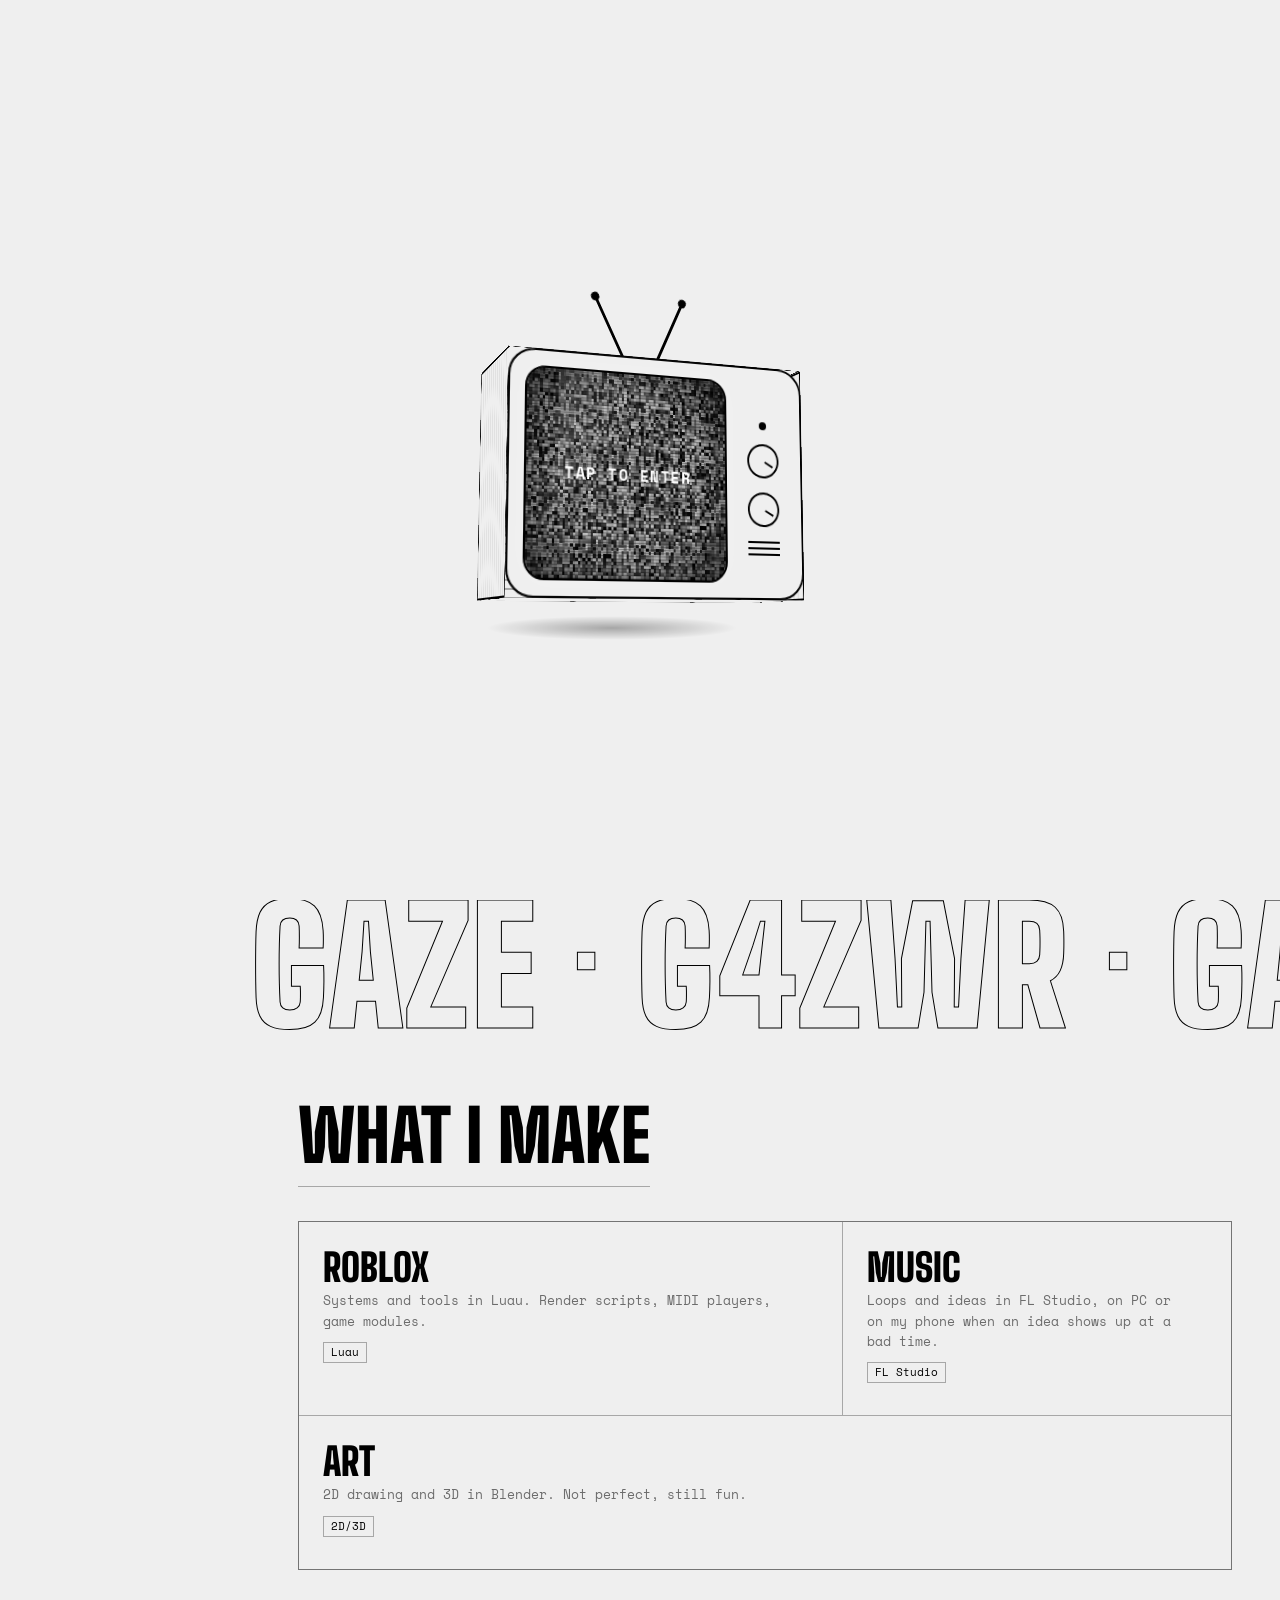
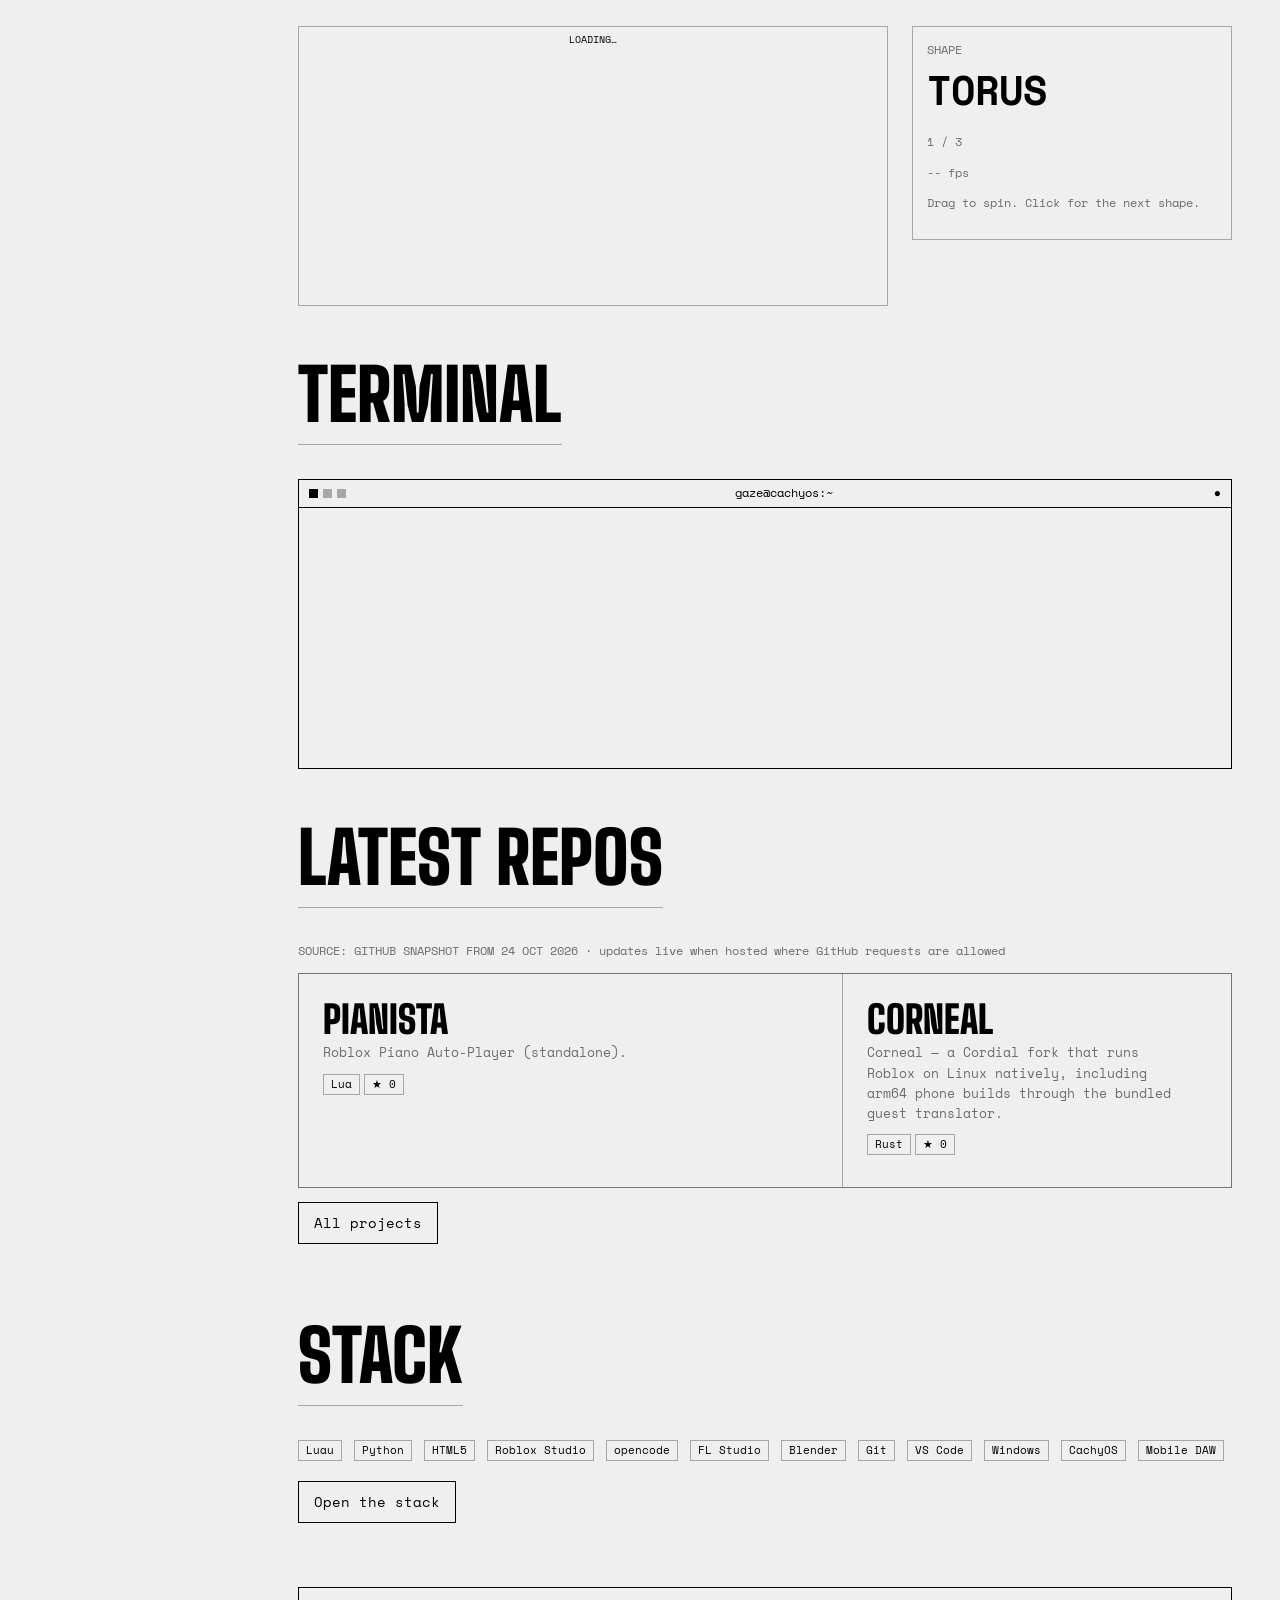
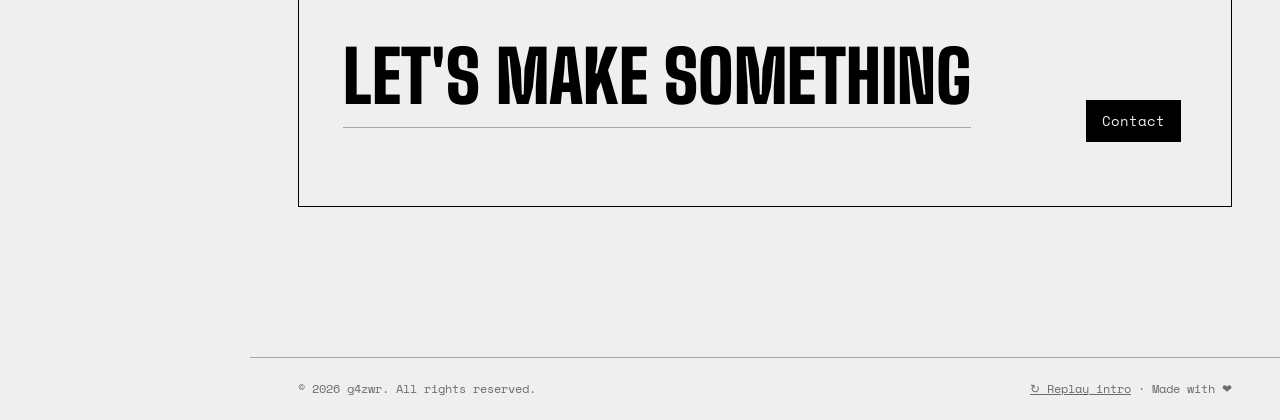
==== commit 83e745b2: "Update index.html" ====
--- a/index.html
+++ b/index.html
@@ -62,10 +62,11 @@
 .chips button{font:inherit;font-size:13px;padding:5px 12px;background:none;color:var(--fg);border:1px solid var(--line);cursor:pointer}
 .chips button.on{background:var(--fg);color:var(--bg)}
 input[type=text],textarea{width:100%;font:inherit;background:var(--bg);color:var(--fg);border:1px solid var(--line);padding:10px;margin:4px 0 14px}
+input[type=range]{accent-color:var(--fg)}
 :focus-visible{outline:2px solid var(--fg);outline-offset:2px}
 label{font-size:13px;color:var(--dim)}
 .two{display:grid;grid-template-columns:1fr 1fr;gap:32px}
-@media(max-width:760px){.two{grid-template-columns:1fr}}
+@media(max-width:899px){.two{grid-template-columns:1fr}}
 .ct{cursor:pointer}.ct.open{border-color:var(--fg)}
 .dsc{position:relative;overflow:hidden;transition:height .35s ease}
 .dsc p{margin:0 0 8px;transition:opacity .35s ease}
@@ -80,7 +81,7 @@
 .log li{padding:8px 0;border-bottom:1px dashed var(--line);font-size:14px}.log span{color:var(--dim);margin-right:10px}
 .blink{animation:b 1s steps(2) infinite}@keyframes b{50%{opacity:0}}
 .asc{display:grid;grid-template-columns:1fr 220px;gap:16px}
-@media(max-width:760px){.asc{grid-template-columns:1fr}}
+@media(max-width:899px){.asc{grid-template-columns:1fr}}
 #ascii{margin:0;font:9px/9px "Space Mono",monospace;border:1px solid var(--line);padding:8px;overflow:hidden;cursor:grab;touch-action:none;user-select:none;min-height:100px;display:flex;justify-content:center}
 #ascii pre{margin:0;font:inherit}
 .spec{border:1px solid var(--line);padding:14px;font-size:12px;color:var(--dim)}.spec b{display:block;font-size:40px;color:var(--fg)}
@@ -176,6 +177,93 @@
 .scr{box-shadow:0 0 26px rgba(255,255,255,.22)}
 .tv.zm .f.bk,.tv.zm .f.l,.tv.zm .f.r,.tv.zm .f.t,.tv.zm .f.b{visibility:hidden}
 html.gc .g::before,html.gc .g::after,html.gc .marq span,html.gc .ol{animation-play-state:paused}
+
+/* ===== responsive redesign · shared additions ===== */
+.skip{position:absolute;left:-999px;top:8px;z-index:99;background:var(--fg);color:var(--bg);padding:10px 16px;font-size:13px;text-decoration:none}
+.skip:focus{left:8px}
+p{text-wrap:pretty}
+h2.disp{text-wrap:balance}
+.btn,.hb{transition:background .18s ease,color .18s ease,transform .08s ease}
+.btn:active,.hb:active{transform:translateY(1px)}
+.rail-foot{display:none}
+.hx{position:relative;z-index:1}
+.hx-p{margin:0 0 4px}
+.hx-btns{display:flex;gap:10px;margin:12px 0 0}
+.hx-side,.ghost{display:none}
+
+/* ===== MOBILE (<=899px): stacked full-bleed panels ===== */
+@media(max-width:899px){
+  header{row-gap:8px}
+  nav{display:flex;gap:6px;flex-wrap:nowrap;overflow-x:auto;margin-left:0;width:100%;scrollbar-width:none;-webkit-overflow-scrolling:touch}
+  nav::-webkit-scrollbar{display:none}
+  nav a{white-space:nowrap;flex:0 0 auto}
+  main{padding:26px 20px 110px}
+  h1.disp{font-size:clamp(64px,19vw,124px)}
+  .aka{display:block;border-top:1px solid var(--line);border-bottom:1px solid var(--line);padding:10px 2px;margin:16px 0 18px;letter-spacing:.28em;font-size:12px}
+  .hx-btns .btn{flex:1 1 0;text-align:center;margin:0}
+  h2.disp{font-size:clamp(44px,10.5vw,72px);border-top:2px solid var(--fg);padding-top:14px;margin-top:44px}
+  .cta h2.disp{border-top:0;padding-top:0;margin-top:0}
+  .grid{display:flex;flex-direction:column;gap:0;border-top:2px solid var(--fg);border-bottom:1px solid var(--line)}
+  .grid .card{border:0;border-bottom:1px solid var(--line);background:transparent;padding:18px 2px 18px 16px;position:relative}
+  .grid .card::before{content:"";position:absolute;left:0;top:-1px;bottom:-1px;width:3px;background:transparent;transition:background .2s ease}
+  .grid .card:hover::before,.grid .card.open::before,.grid .card:focus-visible::before{background:var(--fg)}
+  .stats{border:0;border-top:2px solid var(--fg);border-bottom:1px solid var(--line)}
+  .stats div{padding:14px 4px}
+  .cta{background:var(--fg);color:var(--bg);border:0;margin:56px -20px 0;padding:38px 20px}
+  .cta .btn{border-color:var(--bg);color:var(--bg)}
+  .cta .btn.s,.cta .btn:hover{background:var(--bg);color:var(--fg)}
+  footer{flex-direction:column;align-items:center;text-align:center;gap:4px;border-top:2px solid var(--fg);padding:18px 20px}
+  #dock{left:0;right:0;bottom:0;width:auto;max-width:none;border-left:0;border-right:0;border-bottom:0}
+  .toast{bottom:calc(160px + env(safe-area-inset-bottom,0px))}
+}
+
+/* ===== DESKTOP (>=900px): fixed left rail + hairline mosaic ===== */
+@media(min-width:900px){
+  body{padding-left:250px}
+  header{position:fixed;left:0;top:0;bottom:0;width:250px;height:100dvh;flex-direction:column;align-items:stretch;justify-content:flex-start;border-bottom:0;border-right:1px solid var(--line);padding:28px 24px;gap:0}
+  .logo{font-size:36px;border-bottom:1px solid var(--line);padding-bottom:18px;margin-bottom:14px}
+  nav{flex-direction:column;gap:0;margin:0;width:100%}
+  nav a{border:0;border-bottom:1px solid var(--soft);padding:12px 0;font-size:14px;letter-spacing:.14em;transition:padding-left .25s cubic-bezier(.76,0,.24,1),background .2s ease,color .2s ease}
+  nav a:hover{padding-left:10px}
+  nav a[aria-current=page]{padding-left:10px}
+  .rail-foot{display:flex;flex-direction:column;gap:8px;margin-top:auto;font-size:11px;color:var(--dim);letter-spacing:.1em}
+  main{max-width:1140px;padding:64px 48px 150px}
+  h1.disp{font-size:clamp(110px,14vw,230px)}
+  h2.disp{font-size:clamp(44px,5.6vw,88px);border-bottom:1px solid var(--line);padding-bottom:18px;margin-bottom:34px}
+  .aka{display:inline-block;border:1px solid var(--line);background:var(--soft);padding:9px 14px;margin:20px 0 22px;font-size:13px}
+  .hx-btns{margin:28px 0 0;gap:12px}
+  .hx-btns .btn{flex:0 0 auto;text-align:left}
+  .hero{grid-template-columns:1fr auto;gap:56px;min-height:56vh;padding:40px 0 56px;align-items:end;overflow:hidden}
+  .hx-side{display:flex;flex-direction:column;min-width:240px;justify-content:flex-end}
+  .hx-side span{border-top:1px solid var(--line);padding:10px 0;font-size:11px;letter-spacing:.16em;color:var(--dim)}
+  .ghost{display:block;position:absolute;right:-24px;bottom:-30px;z-index:0;font-size:clamp(150px,20vw,300px);line-height:.75;color:transparent;-webkit-text-stroke:1px var(--line);pointer-events:none}
+  #heroViz{-webkit-mask-image:radial-gradient(75% 95% at 62% 42%,#000 42%,transparent 100%);mask-image:radial-gradient(75% 95% at 62% 42%,#000 42%,transparent 100%)}
+  .grid{grid-template-columns:repeat(12,1fr);gap:1px;background:var(--line);border:1px solid var(--line)}
+  .grid .card{grid-column:span 6;border:0;background:var(--bg);padding:28px 24px}
+  .grid .card:nth-child(4n+1){grid-column:span 7}
+  .grid .card:nth-child(4n+2){grid-column:span 5}
+  .grid .card:nth-child(4n+3){grid-column:span 5}
+  .grid .card:nth-child(4n){grid-column:span 7}
+  .grid .card:last-child:nth-child(odd){grid-column:1/-1}
+  .grid .card:hover:not(.hv){background:var(--soft)}
+  .grid .sk.open,.grid .ct.open{background:var(--soft)}
+  .card h3{font-size:clamp(30px,3vw,44px)}
+  .two{grid-template-columns:7fr 5fr;gap:0}
+  .two>div:last-child{border-left:1px solid var(--line);padding-left:44px;align-self:start;position:sticky;top:100px}
+  .asc{grid-template-columns:1fr 320px;gap:24px}
+  .asc .spec{align-self:start;position:sticky;top:100px}
+  #ascii{font-size:10px;line-height:10px;min-height:280px}
+  .stats{border-top:2px solid var(--fg)}
+  .stats div{display:flex;align-items:baseline;gap:16px;padding:24px 20px}
+  .stats b{display:inline;font-size:clamp(56px,7vw,104px)}
+  .olw{margin:64px -48px}
+  .cta{display:flex;flex-wrap:wrap;align-items:flex-end;justify-content:space-between;gap:26px;padding:56px 44px;text-align:left}
+  .term pre{font-size:14px;line-height:1.75;min-height:260px}
+  .term .tb::before{content:"";order:-1;width:9px;height:9px;background:var(--fg);box-shadow:14px 0 0 0 var(--line),28px 0 0 0 var(--line);margin-right:36px;align-self:center}
+  footer{padding:22px 48px}
+  .toast{left:calc(50% + 125px)}
+  #osd{left:266px!important}
+}
 </style>
 </head>
 <body>
@@ -195,24 +283,33 @@
   </div></div>
 </div>
 
+<a class="skip" href="#main">SKIP TO CONTENT</a>
 <header>
   <a class="logo" href="/" data-r>G4ZWR</a>
   <nav id="nav" aria-label="Primary">
     <a href="/" data-r>HOME</a><a href="/projects/" data-r>PROJECTS</a><a href="/scripts/" data-r>SCRIPTS</a><a href="/stack/" data-r>STACK</a><a href="/about/" data-r>ABOUT</a><a href="/contact/" data-r>CONTACT</a>
   </nav>
+  <div class="rail-foot" aria-hidden="true"><span>SYS — WIN11 + CACHYOS</span><span>EST — 2026 · LUAU FIRST</span></div>
 </header>
-<div class="path" id="path">g4zwr.is-a.dev/</div>
+<div class="path" id="path">g4zwr.is-a.dev/<span class="blink">_</span></div>
 <div class="marq" aria-hidden="true"><span>G4ZWR · AKA GAZE · GAMEDEV · ROBLOX · LUAU · MUSIC · 2D/3D ART · G4ZWR · AKA GAZE · GAMEDEV · ROBLOX · LUAU · MUSIC · 2D/3D ART · </span></div>
 
-<main>
+<main id="main">
 <section class="view" id="v-home">
   <div class="hero">
-    <div>
+    <div class="hx">
       <h1 class="disp g" data-t="G4ZWR">G4ZWR</h1>
       <p class="aka">AKA GAZE · GAMEDEV</p>
-      <p>Roblox systems in Luau, music, 2D and 3D art.</p>
-      <a class="btn s" href="/projects/" data-r>View projects</a><a class="btn" href="/contact/" data-r>Contact</a>
+      <p class="hx-p">Roblox systems in Luau, music, 2D and 3D art.</p>
+      <p class="hx-btns"><a class="btn s" href="/projects/" data-r>View projects</a><a class="btn" href="/contact/" data-r>Contact</a></p>
     </div>
+    <div class="hx-side" aria-hidden="true">
+      <span>ROBLOX SYSTEMS — LUAU</span>
+      <span>MUSIC — FL STUDIO</span>
+      <span>2D / 3D ART — BLENDER</span>
+      <span>WEB — VANILLA HTML · CSS · JS</span>
+    </div>
+    <span class="ghost disp" aria-hidden="true">GAZE</span>
   </div>
 
   <div class="stats rv" id="stats" style="margin-top:48px"><div><b id="n1">0</b>repos</div><div><b id="n2">0</b>stack items</div><div><b>2</b>tracks in the player</div><div><b>∞</b>half finished ideas</div></div>
@@ -297,7 +394,7 @@
 var $=function(i){return document.getElementById(i)},Q=function(s){return [].slice.call(document.querySelectorAll(s))};
 var P=[["Luau Systems Kit","Reusable modules for Roblox games.","Luau",0],["Gaze Loops","Music loops produced in FL Studio.","Music",0],["ASCII Showcase","Real-time 3D shapes rendered as ASCII.","HTML",0],["CachyOS Dotfiles","Config for a Windows + CachyOS setup.","Shell",0],["Python Tools","Small scripts for asset pipelines.","Python",0],["Animation Reels","Hand drawn 2D animation shorts.","Art",0]];
 var S=[
-["Luau","Lang",90,"Roblox scripting.","What most of my Roblox work is written in: systems, modules and render scripts.","RetroRender-Engine, Midi-Auto-Player"],
+["Luau","Lang",90,"Roblox scripting.","What most of my Roblox work is written in: systems, modules and render scripts.","pianista, corneal"],
 ["Python","Lang",60,"Small scripts.","Glue scripts for asset pipelines and repetitive jobs.","Python Tools"],
 ["HTML5","Lang",70,"This site.","Canvas, CSS and vanilla JS. This whole site is one file, no framework.","this site, ASCII Showcase"],
 ["Roblox Studio","Tool",90,"Where games get built.","Building, scripting and testing my games.","everything Roblox"],
@@ -327,13 +424,13 @@
 setInterval(function(){if(gc||document.documentElement.dataset.fx!=="full")return;var a=Q(".g");for(var i=0;i<2;i++){var e=a[Math.floor(Math.random()*a.length)];if(!e)continue;e.classList.add("hit");(function(x){setTimeout(function(){x.classList.remove("hit")},320)})(e)}},1400);
 
 /* repos: live fetch, sample fallback */
-var HIDE=["g4zwrr","g4zwrr.github.io"],REPOS=[{n:"RetroRender-Engine",d:"A custom render script for Roblox. Drop it into StarterPlayerScripts.",l:"Luau",s:2,u:"https://github.com/g4zwrr/RetroRender-Engine"},{n:"Midi-Auto-Player",d:"A virtual piano MIDI player for Roblox piano games.",l:"Lua",s:0,u:"https://github.com/g4zwrr/Midi-Auto-Player"}],SRC="SNAPSHOT";
+var HIDE=["g4zwrr","g4zwrr.github.io"],REPOS=[{n:"pianista",d:"Roblox Piano Auto-Player (standalone).",l:"Lua",s:0,u:"https://github.com/g4zwrr/pianista"},{n:"corneal",d:"Corneal — a Cordial fork that runs Roblox on Linux natively, including arm64 phone builds through the bundled guest translator.",l:"Rust",s:0,u:"https://github.com/g4zwrr/corneal"}],SRC="SNAPSHOT";
 function rcard(r){return '<a class="card" data-repo="'+esc(r.n)+'" target="_blank" rel="noopener" href="'+esc(r.u)+'"><h3>'+esc(r.n)+'</h3><p>'+esc(r.d)+'</p><span class="tag">'+esc(r.l)+'</span><span class="tag">★ '+r.s+'</span></a>'}
 function pcard(r){return '<div class="card sk" tabindex="0" role="button" aria-expanded="false"><div class="top"><h3>'+esc(r.n)+'</h3><span class="pl disp">+</span></div><p>'+esc(r.d)+'</p><span class="tag">'+esc(r.l)+'</span><span class="tag">★ '+r.s+'</span><div class="bd"><div><p class="st">github.com/g4zwrr/'+esc(r.n)+'</p><a class="btn s" data-repo="'+esc(r.n)+'" target="_blank" rel="noopener" href="'+esc(r.u)+'">Open repo</a></div></div></div>'}
 function renderRepos(){
-  var msg=SRC==="LIVE"?"SOURCE: GITHUB API · "+REPOS.length+" REPOS":"SOURCE: GITHUB SNAPSHOT FROM 14 OCT 2026 · updates live when hosted where GitHub requests are allowed";
+  var msg=SRC==="LIVE"?"SOURCE: GITHUB API · "+REPOS.length+" REPOS":"SOURCE: GITHUB SNAPSHOT FROM 24 OCT 2026 · updates live when hosted where GitHub requests are allowed";
   $("hst").textContent=msg;$("pst").textContent=msg;
-  $("hg").innerHTML=REPOS.slice(0,3).map(rcard).join("");
+  $("hg").innerHTML=REPOS.slice(0,4).map(rcard).join("");
   var f=($("q").value||"").toLowerCase();
   $("pg").innerHTML=REPOS.filter(function(r){return(r.n+r.d+r.l).toLowerCase().indexOf(f)>-1}).map(pcard).join("")||"<p>No projects match. Clear the search to see all.</p>";
   var c={};REPOS.forEach(function(r){c[r.l]=(c[r.l]||0)+1});var k=Object.keys(c);
@@ -342,10 +439,11 @@
 }
 $("q").oninput=renderRepos;
 try{var ctl=new AbortController();setTimeout(function(){ctl.abort()},5000);
-fetch("https://api.github.com/users/g4zwrr/repos?sort=pushed&per_page=30",{signal:ctl.signal}).then(function(r){if(!r.ok)throw 0;return r.json()}).then(function(j){
+fetch("https://api.github.com/users/g4zwrr/repos?sort=pushed&per_page=100",{signal:ctl.signal}).then(function(r){if(!r.ok)throw 0;return r.json()}).then(function(j){
+  var FORK_OK=["corneal"],BAD=/redirect|register|registration|domain|subdomain/;
   var l=j.filter(function(r){
     var name=r.name.toLowerCase();
-    return !r.fork && HIDE.indexOf(name)<0 && name.indexOf("redirect")===-1;
+    return (!r.fork||FORK_OK.indexOf(name)>-1)&&HIDE.indexOf(name)<0&&!BAD.test(name);
   }).map(function(r){
     return{n:r.name,d:r.description||"No description yet.",l:r.language||"Other",s:r.stargazers_count,u:r.html_url}
   });
@@ -353,7 +451,7 @@
 }).catch(function(){})}catch(e){}
 
 /* about log */
-var LOG=[{t:"repo",x:"g4zwrr.github.io: 51 commits so far, and this site lives there"},{t:"repo",x:"RetroRender-Engine: a custom render script for Roblox, in Luau"},{t:"repo",x:"Midi-Auto-Player: a virtual piano MIDI player for Roblox piano games"}];
+var LOG=[{t:"repo",x:"g4zwrr.github.io: 51 commits so far, and this site lives there"},{t:"repo",x:"pianista: a Roblox piano auto-player, standalone build in Luau"},{t:"repo",x:"corneal: runs Roblox on Linux natively, arm64 phone builds included"}];
 function ago(d){var m=(Date.now()-new Date(d))/6e4;return m<60?Math.max(1,Math.round(m))+"m":m<1440?Math.round(m/60)+"h":Math.round(m/1440)+"d"}
 function renderLog(l,live){$("lg").innerHTML=l.map(function(e){return"<li><span>"+esc(e.t)+"</span>"+esc(e.x)+"</li>"}).join("");$("lgs").textContent=live?"SOURCE: GITHUB EVENTS · LIVE":"SOURCE: GITHUB SNAPSHOT · live log loads when hosted where GitHub requests are allowed"}
 renderLog(LOG,false);
